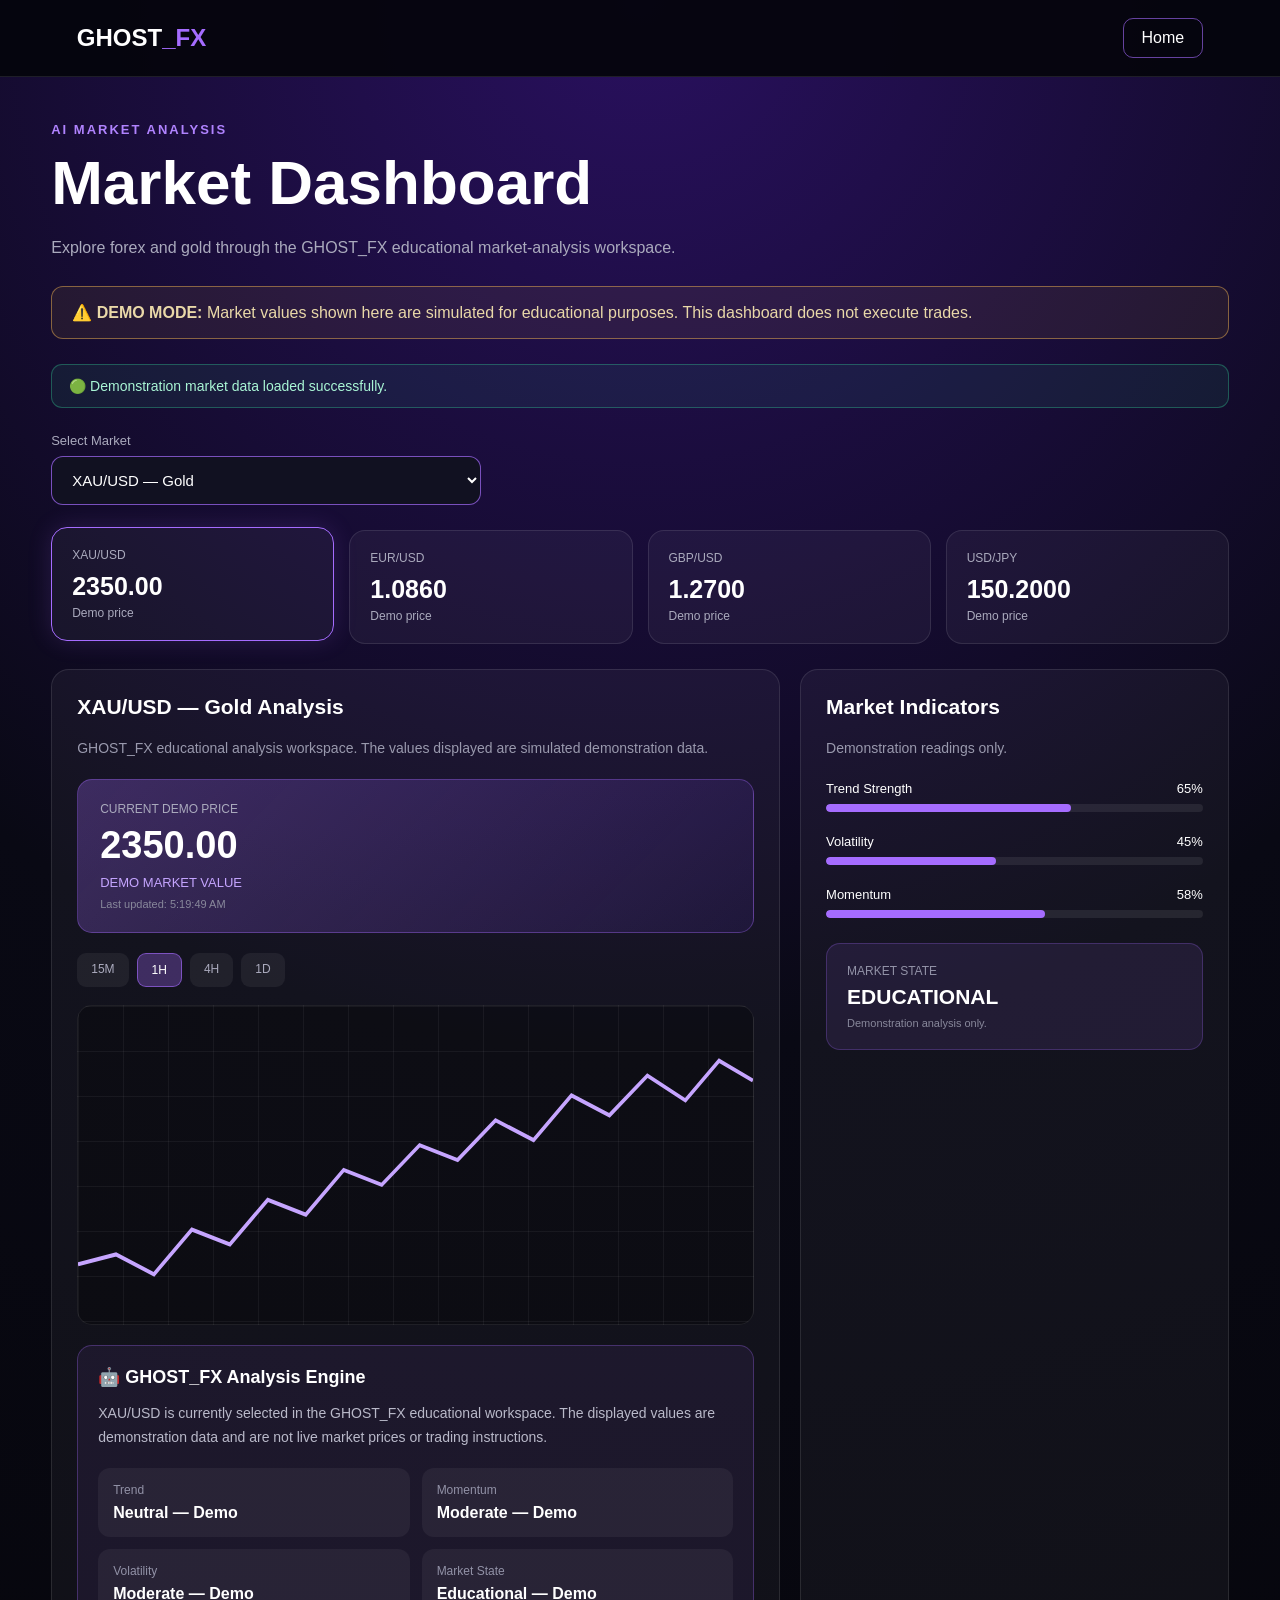
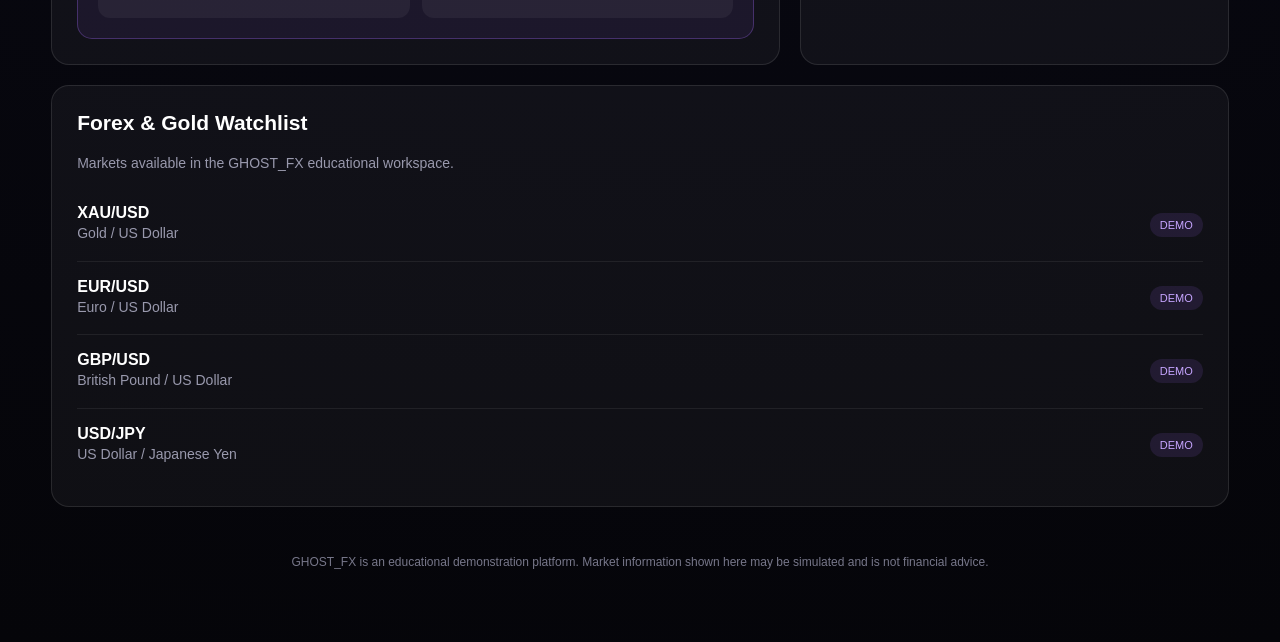
==== dashboard.html @ 5913c57d "Refactor dashboard layout and update demo text Updated title and improved the styling of the dashboa" ====
<!DOCTYPE html>
<html lang="en">
<head>
  <meta charset="UTF-8">
  <meta name="viewport" content="width=device-width, initial-scale=1.0">

  <title>GHOST_FX — Market Dashboard</title>

  <style>
    * {
      box-sizing: border-box;
    }

    body {
      margin: 0;
      background:
        radial-gradient(circle at top, #29105f 0%, #090914 45%, #050509 100%);
      color: white;
      font-family: Arial, Helvetica, sans-serif;
    }

    .topbar {
      display: flex;
      justify-content: space-between;
      align-items: center;
      padding: 18px 6%;
      background: rgba(5,5,12,.94);
      border-bottom: 1px solid rgba(255,255,255,.1);
    }

    .logo {
      font-size: 24px;
      font-weight: 900;
    }

    .logo span {
      color: #a56cff;
    }

    .home {
      color: white;
      text-decoration: none;
      padding: 10px 18px;
      border: 1px solid rgba(165,108,255,.6);
      border-radius: 10px;
    }

    .container {
      width: min(1250px, 92%);
      margin: auto;
      padding: 45px 0 70px;
    }

    .eyebrow {
      color: #b083ff;
      font-size: 13px;
      font-weight: bold;
      letter-spacing: 2px;
    }

    h1 {
      font-size: clamp(38px, 6vw, 62px);
      margin: 10px 0;
    }

    .subtitle {
      color: #aaaabd;
      line-height: 1.7;
      max-width: 800px;
    }

    .warning {
      margin: 25px 0;
      padding: 16px 20px;
      border: 1px solid rgba(255,190,80,.45);
      background: rgba(255,190,80,.07);
      border-radius: 12px;
      color: #e9d8a8;
    }

    .status {
      margin: 18px 0;
      padding: 13px 17px;
      border-radius: 11px;
      background: rgba(50,210,150,.08);
      border: 1px solid rgba(50,210,150,.35);
      color: #a9f5d5;
      font-size: 14px;
    }

    .selector {
      margin: 25px 0;
    }

    .selector label {
      display: block;
      color: #aaaabd;
      font-size: 13px;
      margin-bottom: 8px;
    }

    select {
      width: 100%;
      max-width: 430px;
      padding: 14px 16px;
      border-radius: 12px;
      border: 1px solid rgba(165,108,255,.7);
      background: #111121;
      color: white;
      font-size: 15px;
      outline: none;
    }

    .markets {
      display: grid;
      grid-template-columns: repeat(4,1fr);
      gap: 15px;
      margin: 25px 0;
    }

    .market {
      padding: 20px;
      border-radius: 16px;
      background: rgba(255,255,255,.045);
      border: 1px solid rgba(255,255,255,.1);
      cursor: pointer;
      transition: .2s;
    }

    .market:hover,
    .market.active {
      transform: translateY(-3px);
      border-color: #a56cff;
      box-shadow: 0 0 25px rgba(165,108,255,.16);
    }

    .symbol {
      color: #aaaabd;
      font-size: 12px;
    }

    .price {
      font-size: 25px;
      font-weight: bold;
      margin-top: 10px;
    }

    .change {
      margin-top: 5px;
      font-size: 12px;
      color: #aaaabd;
    }

    .main-grid {
      display: grid;
      grid-template-columns: 1.7fr 1fr;
      gap: 20px;
    }

    .panel {
      background: rgba(255,255,255,.045);
      border: 1px solid rgba(255,255,255,.1);
      border-radius: 18px;
      padding: 25px;
    }

    .panel h2 {
      margin-top: 0;
      font-size: 21px;
    }

    .muted {
      color: #9999ad;
      line-height: 1.6;
      font-size: 14px;
    }

    .price-box {
      margin: 20px 0;
      padding: 22px;
      border-radius: 15px;
      background: linear-gradient(
        135deg,
        rgba(165,108,255,.28),
        rgba(70,40,150,.18)
      );
      border: 1px solid rgba(165,108,255,.35);
    }

    .price-label {
      color: #aaaabd;
      font-size: 12px;
    }

    .big-price {
      font-size: 38px;
      font-weight: bold;
      margin: 8px 0;
    }

    .demo-change {
      color: #c5a5ff;
      font-size: 13px;
    }

    .updated {
      color: #88889b;
      font-size: 11px;
      margin-top: 8px;
    }

    .timeframes {
      display: flex;
      gap: 8px;
      margin: 18px 0;
    }

    .timeframe {
      padding: 9px 14px;
      border-radius: 9px;
      background: rgba(255,255,255,.06);
      color: #aaaabd;
      cursor: pointer;
      font-size: 12px;
    }

    .timeframe.active {
      background: rgba(165,108,255,.3);
      color: white;
      border: 1px solid rgba(165,108,255,.6);
    }

    .chart {
      height: 320px;
      border-radius: 15px;
      overflow: hidden;
      background-color: rgba(0,0,0,.3);
      background-image:
        linear-gradient(rgba(255,255,255,.05) 1px, transparent 1px),
        linear-gradient(90deg,rgba(255,255,255,.05) 1px, transparent 1px);
      background-size: 45px 45px;
      border: 1px solid rgba(255,255,255,.08);
    }

    .chart svg {
      width: 100%;
      height: 100%;
    }

    .analysis {
      margin-top: 20px;
      padding: 20px;
      border-radius: 15px;
      background: rgba(165,108,255,.08);
      border: 1px solid rgba(165,108,255,.3);
    }

    .analysis-title {
      font-size: 18px;
      font-weight: bold;
      margin-bottom: 10px;
    }

    .analysis p {
      color: #b9b9c9;
      line-height: 1.7;
      font-size: 14px;
    }

    .readings {
      display: grid;
      grid-template-columns: 1fr 1fr;
      gap: 12px;
      margin-top: 18px;
    }

    .reading {
      padding: 15px;
      border-radius: 12px;
      background: rgba(255,255,255,.05);
    }

    .reading-label {
      color: #9292a7;
      font-size: 12px;
    }

    .reading-value {
      margin-top: 7px;
      font-weight: bold;
      font-size: 16px;
    }

    .indicator {
      margin: 22px 0;
    }

    .indicator-top {
      display: flex;
      justify-content: space-between;
      margin-bottom: 8px;
      font-size: 13px;
    }

    .bar {
      height: 8px;
      background: rgba(255,255,255,.08);
      border-radius: 20px;
      overflow: hidden;
    }

    .fill {
      height: 100%;
      width: 50%;
      background: #a56cff;
      border-radius: 20px;
      transition: width .4s;
    }

    .bias {
      margin-top: 25px;
      padding: 20px;
      border-radius: 14px;
      background: rgba(165,108,255,.1);
      border: 1px solid rgba(165,108,255,.25);
    }

    .bias-value {
      font-size: 21px;
      font-weight: bold;
      margin-top: 7px;
    }

    .watchlist {
      margin-top: 20px;
    }

    .watch-row {
      display: flex;
      justify-content: space-between;
      align-items: center;
      padding: 16px 0;
      border-bottom: 1px solid rgba(255,255,255,.07);
    }

    .watch-row:last-child {
      border-bottom: 0;
    }

    .tag {
      padding: 6px 10px;
      border-radius: 20px;
      background: rgba(165,108,255,.12);
      color: #c6a5ff;
      font-size: 11px;
    }

    footer {
      text-align: center;
      margin-top: 45px;
      color: #77778a;
      font-size: 12px;
      line-height: 1.7;
    }

    @media(max-width:900px) {
      .markets {
        grid-template-columns: 1fr 1fr;
      }

      .main-grid {
        grid-template-columns: 1fr;
      }
    }

    @media(max-width:550px) {
      .markets {
        grid-template-columns: 1fr;
      }

      .readings {
        grid-template-columns: 1fr;
      }
    }
  </style>
</head>

<body>

<header class="topbar">

  <div class="logo">
    GHOST<span>_FX</span>
  </div>

  <a href="index.html" class="home">
    Home
  </a>

</header>

<main class="container">

  <div class="eyebrow">
    AI MARKET ANALYSIS
  </div>

  <h1>
    Market Dashboard
  </h1>

  <p class="subtitle">
    Explore forex and gold through the GHOST_FX educational
    market-analysis workspace.
  </p>

  <div class="warning">
    ⚠️ <strong>DEMO MODE:</strong>
    Market values shown here are simulated for educational purposes.
    This dashboard does not execute trades.
  </div>

  <div class="status">
    🟢 Demonstration market data loaded successfully.
  </div>

  <div class="selector">

    <label for="marketSelect">
      Select Market
    </label>

    <select id="marketSelect">

      <option value="XAU/USD">
        XAU/USD — Gold
      </option>

      <option value="EUR/USD">
        EUR/USD — Euro / US Dollar
      </option>

      <option value="GBP/USD">
        GBP/USD — British Pound
      </option>

      <option value="USD/JPY">
        USD/JPY — US Dollar / Japanese Yen
      </option>

    </select>

  </div>

  <section class="markets">

    <div class="market active" data-market="XAU/USD">
      <div class="symbol">XAU/USD</div>
      <div class="price" id="cardXAU">2350.00</div>
      <div class="change">Demo price</div>
    </div>

    <div class="market" data-market="EUR/USD">
      <div class="symbol">EUR/USD</div>
      <div class="price" id="cardEUR">1.0860</div>
      <div class="change">Demo price</div>
    </div>

    <div class="market" data-market="GBP/USD">
      <div class="symbol">GBP/USD</div>
      <div class="price" id="cardGBP">1.2700</div>
      <div class="change">Demo price</div>
    </div>

    <div class="market" data-market="USD/JPY">
      <div class="symbol">USD/JPY</div>
      <div class="price" id="cardJPY">150.2000</div>
      <div class="change">Demo price</div>
    </div>

  </section>

  <section class="main-grid">

    <div class="panel">

      <h2 id="marketTitle">
        XAU/USD — Gold Analysis
      </h2>

      <p class="muted">
        GHOST_FX educational analysis workspace.
        The values displayed are simulated demonstration data.
      </p>

      <div class="price-box">

        <div class="price-label">
          CURRENT DEMO PRICE
        </div>

        <div class="big-price" id="mainPrice">
          2350.00
        </div>

        <div class="demo-change">
          DEMO MARKET VALUE
        </div>

        <div class="updated" id="updated">
          Last updated: just now
        </div>

      </div>

      <div class="timeframes">

        <span class="timeframe">
          15M
        </span>

        <span class="timeframe active">
          1H
        </span>

        <span class="timeframe">
          4H
        </span>

        <span class="timeframe">
          1D
        </span>

      </div>

      <div class="chart">

        <svg viewBox="0 0 800 320"
             preserveAspectRatio="none">

          <polyline
            points="
            0,260
            45,250
            90,270
            135,225
            180,240
            225,195
            270,210
            315,165
            360,180
            405,140
            450,155
            495,115
            540,135
            585,90
            630,110
            675,70
            720,95
            760,55
            800,75
            "
            fill="none"
            stroke="#c6a5ff"
            stroke-width="4"
          />

        </svg>

      </div>

      <div class="analysis">

        <div class="analysis-title">
          🤖 GHOST_FX Analysis Engine
        </div>

        <p id="analysisText">
          XAU/USD is currently selected. This is an educational
          demonstration of how market information can be displayed
          and analyzed.
        </p>

        <div class="readings">

          <div class="reading">
            <div class="reading-label">
              Trend
            </div>

            <div class="reading-value" id="trend">
              Neutral — Demo
            </div>
          </div>

          <div class="reading">
            <div class="reading-label">
              Momentum
            </div>

            <div class="reading-value" id="momentum">
              Moderate — Demo
            </div>
          </div>

          <div class="reading">
            <div class="reading-label">
              Volatility
            </div>

            <div class="reading-value" id="volatility">
              Moderate — Demo
            </div>
          </div>

          <div class="reading">
            <div class="reading-label">
              Market State
            </div>

            <div class="reading-value" id="state">
              Educational — Demo
            </div>
          </div>

        </div>

      </div>

    </div>

    <aside class="panel">

      <h2>
        Market Indicators
      </h2>

      <p class="muted">
        Demonstration readings only.
      </p>

      <div class="indicator">

        <div class="indicator-top">
          <span>Trend Strength</span>

          <span id="trendPercent">
            65%
          </span>
        </div>

        <div class="bar">
          <div class="fill"
               id="trendBar"
               style="width:65%;">
          </div>
        </div>

      </div>

      <div class="indicator">

        <div class="indicator-top">
          <span>Volatility</span>

          <span id="volatilityPercent">
            45%
          </span>
        </div>

        <div class="bar">
          <div class="fill"
               id="volatilityBar"
               style="width:45%;">
          </div>
        </div>

      </div>

      <div class="indicator">

        <div class="indicator-top">
          <span>Momentum</span>

          <span id="momentumPercent">
            58%
          </span>
        </div>

        <div class="bar">
          <div class="fill"
               id="momentumBar"
               style="width:58%;">
          </div>
        </div>

      </div>

      <div class="bias">

        <div class="reading-label">
          MARKET STATE
        </div>

        <div class="bias-value">
          EDUCATIONAL
        </div>

        <div class="updated">
          Demonstration analysis only.
        </div>

      </div>

    </aside>

  </section>

  <section class="panel watchlist">

    <h2>
      Forex & Gold Watchlist
    </h2>

    <p class="muted">
      Markets available in the GHOST_FX educational workspace.
    </p>

    <div class="watch-row">
      <div>
        <strong>XAU/USD</strong>
        <div class="muted">Gold / US Dollar</div>
      </div>

      <span class="tag">DEMO</span>
    </div>

    <div class="watch-row">
      <div>
        <strong>EUR/USD</strong>
        <div class="muted">Euro / US Dollar</div>
      </div>

      <span class="tag">DEMO</span>
    </div>

    <div class="watch-row">
      <div>
        <strong>GBP/USD</strong>
        <div class="muted">British Pound / US Dollar</div>
      </div>

      <span class="tag">DEMO</span>
    </div>

    <div class="watch-row">
      <div>
        <strong>USD/JPY</strong>
        <div class="muted">US Dollar / Japanese Yen</div>
      </div>

      <span class="tag">DEMO</span>
    </div>

  </section>

  <footer>
    GHOST_FX is an educational demonstration platform.
    Market information shown here may be simulated and is not
    financial advice.
  </footer>

</main>

<script>

const markets = {

  "XAU/USD": {
    price: 2350.00,
    trend: 65,
    volatility: 45,
    momentum: 58,
    trendText: "Neutral — Demo",
    momentumText: "Moderate — Demo",
    volatilityText: "Moderate — Demo"
  },

  "EUR/USD": {
    price: 1.0860,
    trend: 55,
    volatility: 32,
    momentum: 51,
    trendText: "Neutral — Demo",
    momentumText: "Moderate — Demo",
    volatilityText: "Low — Demo"
  },

  "GBP/USD": {
    price: 1.2700,
    trend: 61,
    volatility: 49,
    momentum: 63,
    trendText: "Moderate — Demo",
    momentumText: "Moderate — Demo",
    volatilityText: "Moderate — Demo"
  },

  "USD/JPY": {
    price: 150.2000,
    trend: 57,
    volatility: 42,
    momentum: 55,
    trendText: "Neutral — Demo",
    momentumText: "Moderate — Demo",
    volatilityText: "Moderate — Demo"
  }

};

const select =
document.getElementById("marketSelect");

const title =
document.getElementById("marketTitle");

const mainPrice =
document.getElementById("mainPrice");

const analysisText =
document.getElementById("analysisText");

const trend =
document.getElementById("trend");

const momentum =
document.getElementById("momentum");

const volatility =
document.getElementById("volatility");

const state =
document.getElementById("state");

const trendBar =
document.getElementById("trendBar");

const volatilityBar =
document.getElementById("volatilityBar");

const momentumBar =
document.getElementById("momentumBar");

const trendPercent =
document.getElementById("trendPercent");

const volatilityPercent =
document.getElementById("volatilityPercent");

const momentumPercent =
document.getElementById("momentumPercent");

const updated =
document.getElementById("updated");

const cards =
document.querySelectorAll(".market");

function formatPrice(market, price) {

  if (market === "XAU/USD") {
    return price.toFixed(2);
  }

  return price.toFixed(4);
}

function updateDashboard(market) {

  const data = markets[market];

  title.textContent =
    market +
    (market === "XAU/USD"
      ? " — Gold Analysis"
      : " — Market Analysis");

  mainPrice.textContent =
    formatPrice(market, data.price);

  trend.textContent =
    data.trendText;

  momentum.textContent =
    data.momentumText;

  volatility.textContent =
    data.volatilityText;

  state.textContent =
    "Educational — Demo";

  trendBar.style.width =
    data.trend + "%";

  volatilityBar.style.width =
    data.volatility + "%";

  momentumBar.style.width =
    data.momentum + "%";

  trendPercent.textContent =
    data.trend + "%";

  volatilityPercent.textContent =
    data.volatility + "%";

  momentumPercent.textContent =
    data.momentum + "%";

  analysisText.textContent =
    market +
    " is currently selected in the GHOST_FX educational workspace. " +
    "The displayed values are demonstration data and are not live " +
    "market prices or trading instructions.";

  updated.textContent =
    "Last updated: " +
    new Date().toLocaleTimeString();

  cards.forEach(card => {

    card.classList.remove("active");

    if (card.dataset.market === market) {
      card.classList.add("active");
    }

  });

}

select.addEventListener("change", function() {

  updateDashboard(this.value);

});

cards.forEach(card => {

  card.addEventListener("click", function() {

    const market =
      this.dataset.market;

    select.value =
      market;

    updateDashboard(market);

  });

});

document
.querySelectorAll(".timeframe")
.forEach(button => {

  button.addEventListener("click", function() {

    document
    .querySelectorAll(".timeframe")
    .forEach(item =>
      item.classList.remove("active")
    );

    this.classList.add("active");

  });

});

/*
  DEMO PRICE MOVEMENT

  These movements are simulated only.
  They are NOT live market data.
*/

setInterval(function() {

  Object.keys(markets).forEach(market => {

    const data =
      markets[market];

    const movement =
      (Math.random() - 0.5) *
      (market === "XAU/USD" ? 2 : 0.001);

    data.price += movement;

  });

  document.getElementById("cardXAU").textContent =
    formatPrice(
      "XAU/USD",
      markets["XAU/USD"].price
    );

  document.getElementById("cardEUR").textContent =
    formatPrice(
      "EUR/USD",
      markets["EUR/USD"].price
    );

  document.getElementById("cardGBP").textContent =
    formatPrice(
      "GBP/USD",
      markets["GBP/USD"].price
    );

  document.getElementById("cardJPY").textContent =
    formatPrice(
      "USD/JPY",
      markets["USD/JPY"].price
    );

  updateDashboard(select.value);

}, 5000);

updateDashboard("XAU/USD");

</script>

</body>
</html>
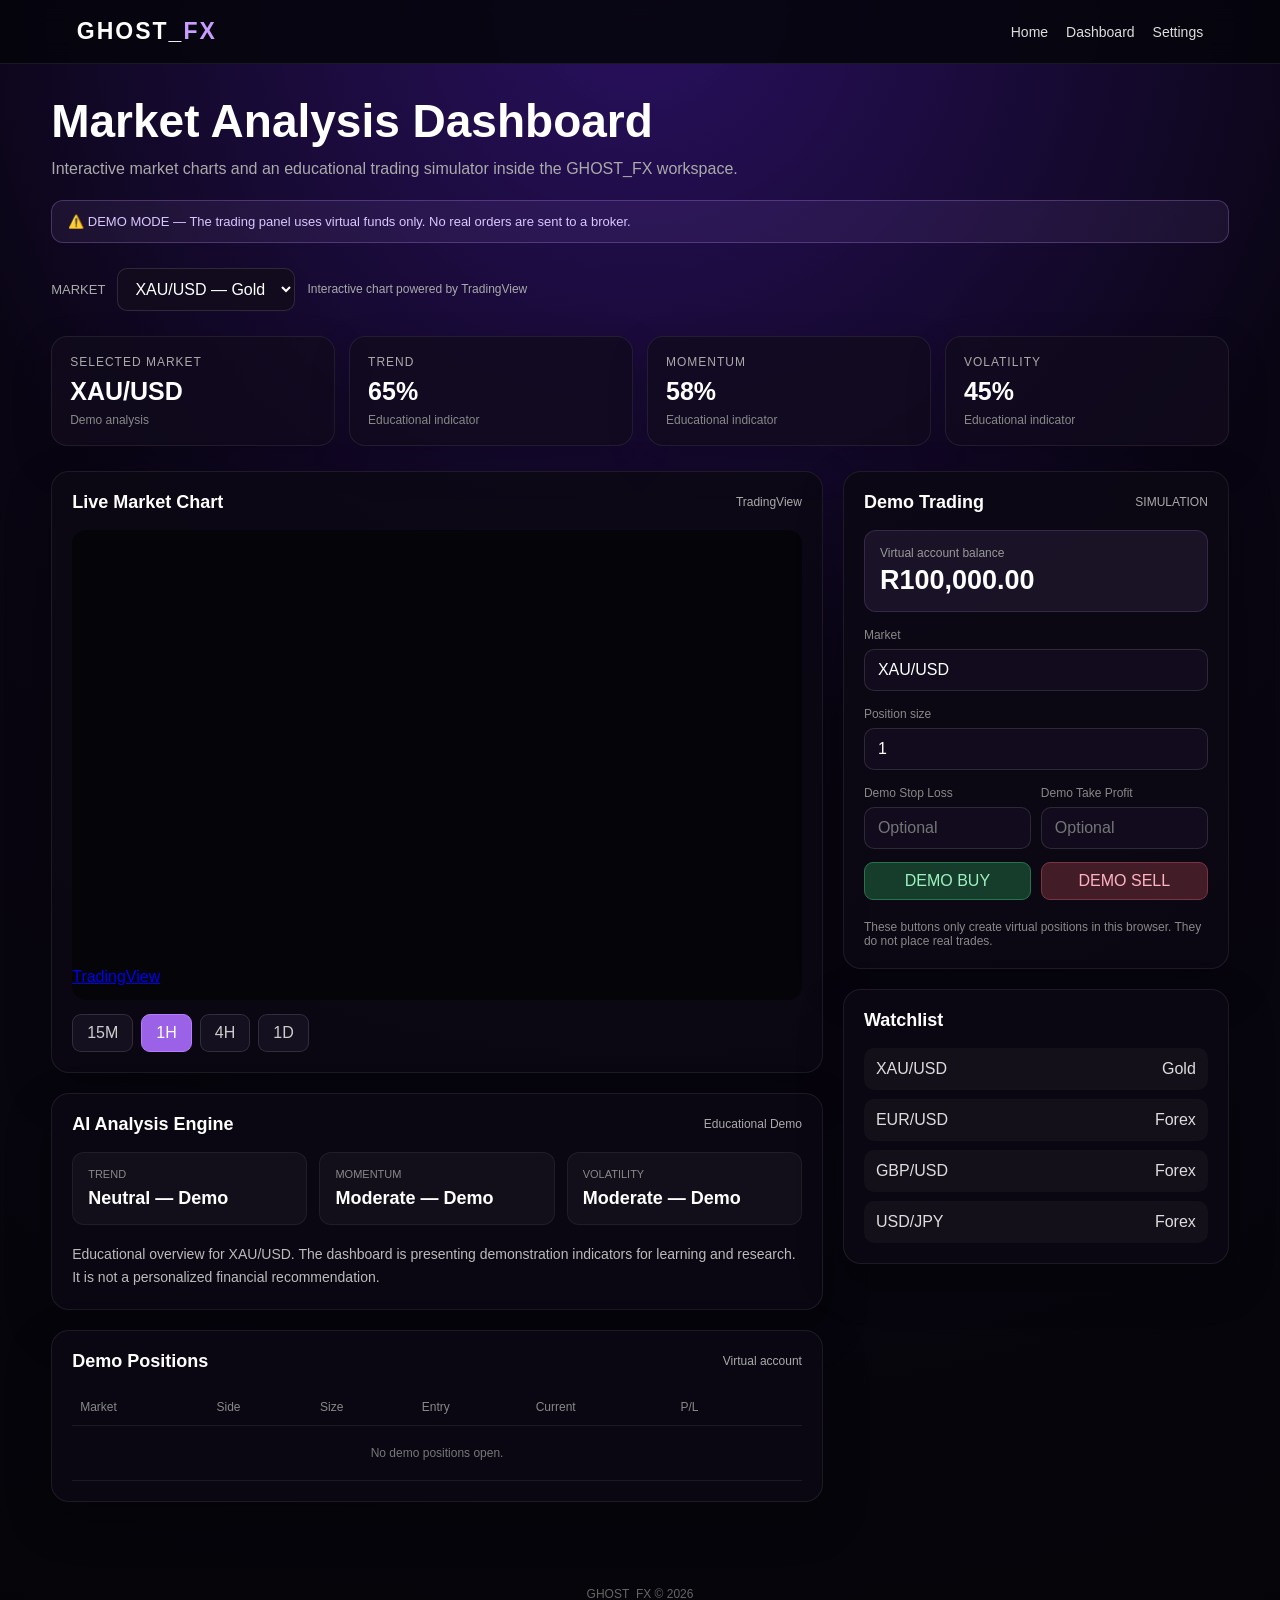
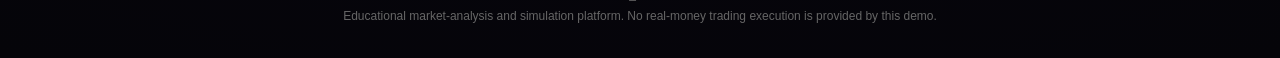
==== commit a41e1b8a: "Update fmt.Println message from 'Hello' to 'Goodbye'" ====
--- a/dashboard.html
+++ b/dashboard.html
@@ -4,19 +4,27 @@
   <meta charset="UTF-8">
   <meta name="viewport" content="width=device-width, initial-scale=1.0">
 
-  <title>GHOST_FX — Market Dashboard</title>
+  <title>GHOST_FX — AI Market Dashboard</title>
 
   <style>
     * {
       box-sizing: border-box;
+      margin: 0;
+      padding: 0;
     }
 
     body {
-      margin: 0;
+      font-family: Arial, Helvetica, sans-serif;
       background:
-        radial-gradient(circle at top, #29105f 0%, #090914 45%, #050509 100%);
+        radial-gradient(circle at top, #29105f 0%, #090512 42%, #050509 100%);
       color: white;
-      font-family: Arial, Helvetica, sans-serif;
+      min-height: 100vh;
+    }
+
+    button,
+    select,
+    input {
+      font: inherit;
     }
 
     .topbar {
@@ -24,348 +32,338 @@
       justify-content: space-between;
       align-items: center;
       padding: 18px 6%;
-      background: rgba(5,5,12,.94);
-      border-bottom: 1px solid rgba(255,255,255,.1);
+      background: rgba(5,5,12,.88);
+      border-bottom: 1px solid rgba(255,255,255,.08);
+      position: sticky;
+      top: 0;
+      z-index: 20;
+      backdrop-filter: blur(12px);
     }
 
     .logo {
-      font-size: 24px;
+      font-size: 23px;
       font-weight: 900;
+      letter-spacing: 2px;
     }
 
     .logo span {
-      color: #a56cff;
-    }
-
-    .home {
+      color: #c99cff;
+    }
+
+    .nav {
+      display: flex;
+      gap: 18px;
+      align-items: center;
+    }
+
+    .nav a {
+      color: #ddd;
+      text-decoration: none;
+      font-size: 14px;
+    }
+
+    .nav a:hover {
       color: white;
-      text-decoration: none;
-      padding: 10px 18px;
-      border: 1px solid rgba(165,108,255,.6);
+    }
+
+    .container {
+      width: min(1400px, 92%);
+      margin: 30px auto;
+    }
+
+    .hero {
+      margin-bottom: 25px;
+    }
+
+    .hero h1 {
+      font-size: clamp(28px, 4vw, 46px);
+      margin-bottom: 8px;
+    }
+
+    .hero p {
+      color: #aaa;
+      max-width: 750px;
+      line-height: 1.6;
+    }
+
+    .demo-banner {
+      margin-top: 18px;
+      padding: 13px 16px;
+      border: 1px solid rgba(201,156,255,.25);
+      background: rgba(201,156,255,.08);
+      border-radius: 12px;
+      color: #d9c7ff;
+      font-size: 13px;
+    }
+
+    .market-selector {
+      margin: 25px 0;
+      display: flex;
+      gap: 12px;
+      flex-wrap: wrap;
+      align-items: center;
+    }
+
+    .market-selector label {
+      color: #aaa;
+      font-size: 13px;
+    }
+
+    select,
+    input {
+      background: #110b1d;
+      color: white;
+      border: 1px solid rgba(255,255,255,.12);
       border-radius: 10px;
-    }
-
-    .container {
-      width: min(1250px, 92%);
-      margin: auto;
-      padding: 45px 0 70px;
-    }
-
-    .eyebrow {
-      color: #b083ff;
-      font-size: 13px;
-      font-weight: bold;
-      letter-spacing: 2px;
-    }
-
-    h1 {
-      font-size: clamp(38px, 6vw, 62px);
-      margin: 10px 0;
-    }
-
-    .subtitle {
-      color: #aaaabd;
-      line-height: 1.7;
-      max-width: 800px;
-    }
-
-    .warning {
-      margin: 25px 0;
-      padding: 16px 20px;
-      border: 1px solid rgba(255,190,80,.45);
-      background: rgba(255,190,80,.07);
-      border-radius: 12px;
-      color: #e9d8a8;
-    }
-
-    .status {
-      margin: 18px 0;
-      padding: 13px 17px;
-      border-radius: 11px;
-      background: rgba(50,210,150,.08);
-      border: 1px solid rgba(50,210,150,.35);
-      color: #a9f5d5;
-      font-size: 14px;
-    }
-
-    .selector {
-      margin: 25px 0;
-    }
-
-    .selector label {
-      display: block;
-      color: #aaaabd;
-      font-size: 13px;
+      padding: 11px 13px;
+      outline: none;
+    }
+
+    select:focus,
+    input:focus {
+      border-color: #b77cff;
+    }
+
+    .cards {
+      display: grid;
+      grid-template-columns: repeat(4, 1fr);
+      gap: 14px;
+      margin-bottom: 25px;
+    }
+
+    .card {
+      background: rgba(17,11,29,.78);
+      border: 1px solid rgba(255,255,255,.08);
+      border-radius: 16px;
+      padding: 18px;
+      box-shadow: 0 15px 40px rgba(0,0,0,.2);
+    }
+
+    .card-title {
+      color: #aaa;
+      font-size: 12px;
+      text-transform: uppercase;
+      letter-spacing: 1px;
       margin-bottom: 8px;
-    }
-
-    select {
-      width: 100%;
-      max-width: 430px;
-      padding: 14px 16px;
-      border-radius: 12px;
-      border: 1px solid rgba(165,108,255,.7);
-      background: #111121;
-      color: white;
-      font-size: 15px;
-      outline: none;
-    }
-
-    .markets {
-      display: grid;
-      grid-template-columns: repeat(4,1fr);
-      gap: 15px;
-      margin: 25px 0;
-    }
-
-    .market {
-      padding: 20px;
-      border-radius: 16px;
-      background: rgba(255,255,255,.045);
-      border: 1px solid rgba(255,255,255,.1);
-      cursor: pointer;
-      transition: .2s;
-    }
-
-    .market:hover,
-    .market.active {
-      transform: translateY(-3px);
-      border-color: #a56cff;
-      box-shadow: 0 0 25px rgba(165,108,255,.16);
-    }
-
-    .symbol {
-      color: #aaaabd;
-      font-size: 12px;
     }
 
     .price {
       font-size: 25px;
-      font-weight: bold;
-      margin-top: 10px;
-    }
-
-    .change {
-      margin-top: 5px;
+      font-weight: 800;
+    }
+
+    .small {
+      color: #888;
       font-size: 12px;
-      color: #aaaabd;
+      margin-top: 7px;
     }
 
     .main-grid {
       display: grid;
-      grid-template-columns: 1.7fr 1fr;
+      grid-template-columns: minmax(0, 2fr) minmax(300px, 1fr);
       gap: 20px;
+      align-items: start;
     }
 
     .panel {
-      background: rgba(255,255,255,.045);
-      border: 1px solid rgba(255,255,255,.1);
+      background: rgba(12,9,20,.88);
+      border: 1px solid rgba(255,255,255,.08);
       border-radius: 18px;
-      padding: 25px;
-    }
-
-    .panel h2 {
-      margin-top: 0;
-      font-size: 21px;
-    }
-
-    .muted {
-      color: #9999ad;
-      line-height: 1.6;
-      font-size: 14px;
-    }
-
-    .price-box {
-      margin: 20px 0;
-      padding: 22px;
-      border-radius: 15px;
-      background: linear-gradient(
-        135deg,
-        rgba(165,108,255,.28),
-        rgba(70,40,150,.18)
-      );
-      border: 1px solid rgba(165,108,255,.35);
-    }
-
-    .price-label {
-      color: #aaaabd;
+      padding: 20px;
+      margin-bottom: 20px;
+      box-shadow: 0 18px 45px rgba(0,0,0,.25);
+    }
+
+    .panel-header {
+      display: flex;
+      justify-content: space-between;
+      align-items: center;
+      gap: 10px;
+      margin-bottom: 17px;
+    }
+
+    .panel-header h2 {
+      font-size: 18px;
+    }
+
+    .status {
+      color: #aaa;
       font-size: 12px;
     }
 
-    .big-price {
-      font-size: 38px;
-      font-weight: bold;
-      margin: 8px 0;
-    }
-
-    .demo-change {
-      color: #c5a5ff;
-      font-size: 13px;
-    }
-
-    .updated {
-      color: #88889b;
-      font-size: 11px;
-      margin-top: 8px;
+    .chart {
+      width: 100%;
+      height: 470px;
+      overflow: hidden;
+      border-radius: 14px;
+      background: #050509;
     }
 
     .timeframes {
       display: flex;
       gap: 8px;
-      margin: 18px 0;
-    }
-
-    .timeframe {
+      margin-top: 14px;
+      flex-wrap: wrap;
+    }
+
+    .timeframes button,
+    .action-btn {
+      border: 1px solid rgba(255,255,255,.12);
+      background: #151020;
+      color: #ccc;
+      border-radius: 9px;
       padding: 9px 14px;
-      border-radius: 9px;
-      background: rgba(255,255,255,.06);
-      color: #aaaabd;
       cursor: pointer;
+    }
+
+    .timeframes button:hover,
+    .timeframes button.active {
+      background: #9b62e8;
+      color: white;
+      border-color: #b77cff;
+    }
+
+    .analysis-grid {
+      display: grid;
+      grid-template-columns: repeat(3, 1fr);
+      gap: 12px;
+    }
+
+    .metric {
+      background: rgba(255,255,255,.035);
+      border: 1px solid rgba(255,255,255,.06);
+      padding: 15px;
+      border-radius: 12px;
+    }
+
+    .metric-title {
+      color: #888;
+      font-size: 11px;
+      text-transform: uppercase;
+      margin-bottom: 8px;
+    }
+
+    .metric-value {
+      font-size: 18px;
+      font-weight: 700;
+    }
+
+    .analysis-text {
+      color: #bbb;
+      line-height: 1.65;
+      font-size: 14px;
+      margin-top: 18px;
+    }
+
+    .trade-box {
+      display: grid;
+      gap: 13px;
+    }
+
+    .trade-balance {
+      padding: 15px;
+      border-radius: 12px;
+      background: rgba(201,156,255,.08);
+      border: 1px solid rgba(201,156,255,.16);
+    }
+
+    .balance-label {
+      color: #999;
       font-size: 12px;
     }
 
-    .timeframe.active {
-      background: rgba(165,108,255,.3);
-      color: white;
-      border: 1px solid rgba(165,108,255,.6);
-    }
-
-    .chart {
-      height: 320px;
-      border-radius: 15px;
-      overflow: hidden;
-      background-color: rgba(0,0,0,.3);
-      background-image:
-        linear-gradient(rgba(255,255,255,.05) 1px, transparent 1px),
-        linear-gradient(90deg,rgba(255,255,255,.05) 1px, transparent 1px);
-      background-size: 45px 45px;
-      border: 1px solid rgba(255,255,255,.08);
-    }
-
-    .chart svg {
-      width: 100%;
-      height: 100%;
-    }
-
-    .analysis {
-      margin-top: 20px;
-      padding: 20px;
-      border-radius: 15px;
-      background: rgba(165,108,255,.08);
-      border: 1px solid rgba(165,108,255,.3);
-    }
-
-    .analysis-title {
-      font-size: 18px;
-      font-weight: bold;
-      margin-bottom: 10px;
-    }
-
-    .analysis p {
-      color: #b9b9c9;
-      line-height: 1.7;
-      font-size: 14px;
-    }
-
-    .readings {
+    .balance {
+      font-size: 27px;
+      font-weight: 800;
+      margin-top: 5px;
+    }
+
+    .trade-row {
       display: grid;
       grid-template-columns: 1fr 1fr;
-      gap: 12px;
-      margin-top: 18px;
-    }
-
-    .reading {
-      padding: 15px;
-      border-radius: 12px;
-      background: rgba(255,255,255,.05);
-    }
-
-    .reading-label {
-      color: #9292a7;
+      gap: 10px;
+    }
+
+    .trade-actions {
+      display: grid;
+      grid-template-columns: 1fr 1fr;
+      gap: 10px;
+    }
+
+    .buy {
+      background: #163d2b !important;
+      border-color: #26744d !important;
+      color: #9ff0c1 !important;
+    }
+
+    .sell {
+      background: #421d27 !important;
+      border-color: #7b3344 !important;
+      color: #ffb3c2 !important;
+    }
+
+    .positions {
+      overflow-x: auto;
+    }
+
+    table {
+      width: 100%;
+      border-collapse: collapse;
+      min-width: 550px;
+    }
+
+    th,
+    td {
+      padding: 11px 8px;
+      text-align: left;
+      border-bottom: 1px solid rgba(255,255,255,.07);
       font-size: 12px;
     }
 
-    .reading-value {
-      margin-top: 7px;
-      font-weight: bold;
-      font-size: 16px;
-    }
-
-    .indicator {
-      margin: 22px 0;
-    }
-
-    .indicator-top {
+    th {
+      color: #888;
+      font-weight: 500;
+    }
+
+    .empty {
+      color: #777;
+      text-align: center;
+      padding: 20px;
+    }
+
+    .close-btn {
+      background: #17111f;
+      border: 1px solid rgba(255,255,255,.1);
+      color: #bbb;
+      padding: 6px 9px;
+      border-radius: 7px;
+      cursor: pointer;
+    }
+
+    .watchlist {
+      display: grid;
+      gap: 9px;
+    }
+
+    .watch-item {
       display: flex;
       justify-content: space-between;
-      margin-bottom: 8px;
-      font-size: 13px;
-    }
-
-    .bar {
-      height: 8px;
-      background: rgba(255,255,255,.08);
-      border-radius: 20px;
-      overflow: hidden;
-    }
-
-    .fill {
-      height: 100%;
-      width: 50%;
-      background: #a56cff;
-      border-radius: 20px;
-      transition: width .4s;
-    }
-
-    .bias {
-      margin-top: 25px;
-      padding: 20px;
-      border-radius: 14px;
-      background: rgba(165,108,255,.1);
-      border: 1px solid rgba(165,108,255,.25);
-    }
-
-    .bias-value {
-      font-size: 21px;
-      font-weight: bold;
-      margin-top: 7px;
-    }
-
-    .watchlist {
-      margin-top: 20px;
-    }
-
-    .watch-row {
-      display: flex;
-      justify-content: space-between;
-      align-items: center;
-      padding: 16px 0;
-      border-bottom: 1px solid rgba(255,255,255,.07);
-    }
-
-    .watch-row:last-child {
-      border-bottom: 0;
-    }
-
-    .tag {
-      padding: 6px 10px;
-      border-radius: 20px;
-      background: rgba(165,108,255,.12);
-      color: #c6a5ff;
-      font-size: 11px;
-    }
-
-    footer {
+      padding: 12px;
+      background: rgba(255,255,255,.035);
+      border-radius: 10px;
+      color: #ddd;
+    }
+
+    .footer {
       text-align: center;
-      margin-top: 45px;
-      color: #77778a;
+      color: #666;
       font-size: 12px;
-      line-height: 1.7;
-    }
-
-    @media(max-width:900px) {
-      .markets {
-        grid-template-columns: 1fr 1fr;
+      padding: 35px 10px;
+    }
+
+    @media (max-width: 1000px) {
+      .cards {
+        grid-template-columns: repeat(2, 1fr);
       }
 
       .main-grid {
@@ -373,12 +371,32 @@
       }
     }
 
-    @media(max-width:550px) {
-      .markets {
+    @media (max-width: 650px) {
+      .topbar {
+        padding: 15px 4%;
+      }
+
+      .nav {
+        gap: 10px;
+      }
+
+      .nav a {
+        font-size: 12px;
+      }
+
+      .cards {
         grid-template-columns: 1fr;
       }
 
-      .readings {
+      .analysis-grid {
+        grid-template-columns: 1fr;
+      }
+
+      .chart {
+        height: 380px;
+      }
+
+      .trade-row {
         grid-template-columns: 1fr;
       }
     }
@@ -387,652 +405,716 @@
 
 <body>
 
-<header class="topbar">
-
-  <div class="logo">
-    GHOST<span>_FX</span>
-  </div>
-
-  <a href="index.html" class="home">
-    Home
-  </a>
-
-</header>
-
-<main class="container">
-
-  <div class="eyebrow">
-    AI MARKET ANALYSIS
-  </div>
-
-  <h1>
-    Market Dashboard
-  </h1>
-
-  <p class="subtitle">
-    Explore forex and gold through the GHOST_FX educational
-    market-analysis workspace.
-  </p>
-
-  <div class="warning">
-    ⚠️ <strong>DEMO MODE:</strong>
-    Market values shown here are simulated for educational purposes.
-    This dashboard does not execute trades.
-  </div>
-
-  <div class="status">
-    🟢 Demonstration market data loaded successfully.
-  </div>
-
-  <div class="selector">
-
-    <label for="marketSelect">
-      Select Market
-    </label>
-
-    <select id="marketSelect">
-
-      <option value="XAU/USD">
-        XAU/USD — Gold
-      </option>
-
-      <option value="EUR/USD">
-        EUR/USD — Euro / US Dollar
-      </option>
-
-      <option value="GBP/USD">
-        GBP/USD — British Pound
-      </option>
-
-      <option value="USD/JPY">
-        USD/JPY — US Dollar / Japanese Yen
-      </option>
-
-    </select>
-
-  </div>
-
-  <section class="markets">
-
-    <div class="market active" data-market="XAU/USD">
-      <div class="symbol">XAU/USD</div>
-      <div class="price" id="cardXAU">2350.00</div>
-      <div class="change">Demo price</div>
+  <header class="topbar">
+    <div class="logo">GHOST_<span>FX</span></div>
+
+    <nav class="nav">
+      <a href="index.html">Home</a>
+      <a href="dashboard.html">Dashboard</a>
+      <a href="settings.html">Settings</a>
+    </nav>
+  </header>
+
+  <main class="container">
+
+    <section class="hero">
+      <h1>Market Analysis Dashboard</h1>
+      <p>
+        Interactive market charts and an educational trading simulator
+        inside the GHOST_FX workspace.
+      </p>
+
+      <div class="demo-banner">
+        ⚠️ DEMO MODE — The trading panel uses virtual funds only.
+        No real orders are sent to a broker.
+      </div>
+    </section>
+
+    <section class="market-selector">
+      <label for="marketSelect">MARKET</label>
+
+      <select id="marketSelect" onchange="changeMarket()">
+        <option value="OANDA:XAUUSD">XAU/USD — Gold</option>
+        <option value="OANDA:EURUSD">EUR/USD</option>
+        <option value="OANDA:GBPUSD">GBP/USD</option>
+        <option value="OANDA:USDJPY">USD/JPY</option>
+      </select>
+
+      <span class="status">
+        Interactive chart powered by TradingView
+      </span>
+    </section>
+
+    <section class="cards">
+
+      <div class="card">
+        <div class="card-title">Selected Market</div>
+        <div class="price" id="marketName">XAU/USD</div>
+        <div class="small">Demo analysis</div>
+      </div>
+
+      <div class="card">
+        <div class="card-title">Trend</div>
+        <div class="price" id="trendValue">65%</div>
+        <div class="small">Educational indicator</div>
+      </div>
+
+      <div class="card">
+        <div class="card-title">Momentum</div>
+        <div class="price" id="momentumValue">58%</div>
+        <div class="small">Educational indicator</div>
+      </div>
+
+      <div class="card">
+        <div class="card-title">Volatility</div>
+        <div class="price" id="volatilityValue">45%</div>
+        <div class="small">Educational indicator</div>
+      </div>
+
+    </section>
+
+    <div class="main-grid">
+
+      <!-- LEFT -->
+      <div>
+
+        <section class="panel">
+
+          <div class="panel-header">
+            <h2>Live Market Chart</h2>
+            <span class="status">TradingView</span>
+          </div>
+
+          <div class="chart">
+
+            <div
+              class="tradingview-widget-container"
+              style="height:100%;width:100%;"
+            >
+
+              <div
+                class="tradingview-widget-container__widget"
+                style="height:calc(100% - 32px);width:100%;"
+              ></div>
+
+              <div class="tradingview-widget-copyright">
+                <a
+                  href="https://www.tradingview.com/"
+                  target="_blank"
+                  rel="noopener nofollow"
+                >
+                  TradingView
+                </a>
+              </div>
+
+              <script
+                type="text/javascript"
+                src="https://s3.tradingview.com/external-embedding/embed-widget-advanced-chart.js"
+                async
+              >
+              {
+                "autosize": true,
+                "symbol": "OANDA:XAUUSD",
+                "interval": "60",
+                "timezone": "exchange",
+                "theme": "dark",
+                "backgroundColor": "rgba(0,0,0,0)",
+                "style": "1",
+                "hide_top_toolbar": false,
+                "withdateranges": true,
+                "allow_symbol_change": true,
+                "save_image": false,
+                "calendar": false,
+                "support_host": "https://www.tradingview.com"
+              }
+              </script>
+
+            </div>
+
+          </div>
+
+          <div class="timeframes">
+            <button onclick="setTimeframe('15')" id="tf15">15M</button>
+            <button onclick="setTimeframe('60')" id="tf60" class="active">1H</button>
+            <button onclick="setTimeframe('240')" id="tf240">4H</button>
+            <button onclick="setTimeframe('D')" id="tfD">1D</button>
+          </div>
+
+        </section>
+
+
+        <section class="panel">
+
+          <div class="panel-header">
+            <h2>AI Analysis Engine</h2>
+            <span class="status">Educational Demo</span>
+          </div>
+
+          <div class="analysis-grid">
+
+            <div class="metric">
+              <div class="metric-title">Trend</div>
+              <div class="metric-value" id="trendText">
+                Neutral — Demo
+              </div>
+            </div>
+
+            <div class="metric">
+              <div class="metric-title">Momentum</div>
+              <div class="metric-value" id="momentumText">
+                Moderate — Demo
+              </div>
+            </div>
+
+            <div class="metric">
+              <div class="metric-title">Volatility</div>
+              <div class="metric-value" id="volatilityText">
+                Moderate — Demo
+              </div>
+            </div>
+
+          </div>
+
+          <p class="analysis-text" id="analysisText">
+            GHOST_FX is displaying an educational market overview.
+            This information is for learning and research purposes and
+            is not a personalized financial recommendation.
+          </p>
+
+        </section>
+
+
+        <section class="panel">
+
+          <div class="panel-header">
+            <h2>Demo Positions</h2>
+            <span class="status">Virtual account</span>
+          </div>
+
+          <div class="positions">
+
+            <table>
+
+              <thead>
+                <tr>
+                  <th>Market</th>
+                  <th>Side</th>
+                  <th>Size</th>
+                  <th>Entry</th>
+                  <th>Current</th>
+                  <th>P/L</th>
+                  <th></th>
+                </tr>
+              </thead>
+
+              <tbody id="positionsBody">
+
+                <tr id="emptyRow">
+                  <td colspan="7" class="empty">
+                    No demo positions open.
+                  </td>
+                </tr>
+
+              </tbody>
+
+            </table>
+
+          </div>
+
+        </section>
+
+      </div>
+
+
+      <!-- RIGHT -->
+      <aside>
+
+        <section class="panel">
+
+          <div class="panel-header">
+            <h2>Demo Trading</h2>
+            <span class="status">SIMULATION</span>
+          </div>
+
+          <div class="trade-box">
+
+            <div class="trade-balance">
+              <div class="balance-label">
+                Virtual account balance
+              </div>
+
+              <div class="balance" id="balance">
+                R100,000.00
+              </div>
+            </div>
+
+            <div>
+              <label class="small">Market</label>
+
+              <input
+                id="tradeMarket"
+                type="text"
+                value="XAU/USD"
+                readonly
+                style="width:100%;margin-top:6px;"
+              >
+            </div>
+
+            <div>
+              <label class="small">Position size</label>
+
+              <input
+                id="tradeSize"
+                type="number"
+                value="1"
+                min="0.01"
+                step="0.01"
+                style="width:100%;margin-top:6px;"
+              >
+            </div>
+
+            <div class="trade-row">
+
+              <div>
+                <label class="small">Demo Stop Loss</label>
+
+                <input
+                  id="stopLoss"
+                  type="number"
+                  placeholder="Optional"
+                  style="width:100%;margin-top:6px;"
+                >
+              </div>
+
+              <div>
+                <label class="small">Demo Take Profit</label>
+
+                <input
+                  id="takeProfit"
+                  type="number"
+                  placeholder="Optional"
+                  style="width:100%;margin-top:6px;"
+                >
+              </div>
+
+            </div>
+
+            <div class="trade-actions">
+
+              <button
+                class="action-btn buy"
+                onclick="openDemoPosition('BUY')"
+              >
+                DEMO BUY
+              </button>
+
+              <button
+                class="action-btn sell"
+                onclick="openDemoPosition('SELL')"
+              >
+                DEMO SELL
+              </button>
+
+            </div>
+
+            <div class="small">
+              These buttons only create virtual positions in this
+              browser. They do not place real trades.
+            </div>
+
+          </div>
+
+        </section>
+
+
+        <section class="panel">
+
+          <div class="panel-header">
+            <h2>Watchlist</h2>
+          </div>
+
+          <div class="watchlist">
+
+            <div class="watch-item">
+              <span>XAU/USD</span>
+              <span>Gold</span>
+            </div>
+
+            <div class="watch-item">
+              <span>EUR/USD</span>
+              <span>Forex</span>
+            </div>
+
+            <div class="watch-item">
+              <span>GBP/USD</span>
+              <span>Forex</span>
+            </div>
+
+            <div class="watch-item">
+              <span>USD/JPY</span>
+              <span>Forex</span>
+            </div>
+
+          </div>
+
+        </section>
+
+      </aside>
+
     </div>
 
-    <div class="market" data-market="EUR/USD">
-      <div class="symbol">EUR/USD</div>
-      <div class="price" id="cardEUR">1.0860</div>
-      <div class="change">Demo price</div>
-    </div>
-
-    <div class="market" data-market="GBP/USD">
-      <div class="symbol">GBP/USD</div>
-      <div class="price" id="cardGBP">1.2700</div>
-      <div class="change">Demo price</div>
-    </div>
-
-    <div class="market" data-market="USD/JPY">
-      <div class="symbol">USD/JPY</div>
-      <div class="price" id="cardJPY">150.2000</div>
-      <div class="change">Demo price</div>
-    </div>
-
-  </section>
-
-  <section class="main-grid">
-
-    <div class="panel">
-
-      <h2 id="marketTitle">
-        XAU/USD — Gold Analysis
-      </h2>
-
-      <p class="muted">
-        GHOST_FX educational analysis workspace.
-        The values displayed are simulated demonstration data.
-      </p>
-
-      <div class="price-box">
-
-        <div class="price-label">
-          CURRENT DEMO PRICE
-        </div>
-
-        <div class="big-price" id="mainPrice">
-          2350.00
-        </div>
-
-        <div class="demo-change">
-          DEMO MARKET VALUE
-        </div>
-
-        <div class="updated" id="updated">
-          Last updated: just now
-        </div>
-
-      </div>
-
-      <div class="timeframes">
-
-        <span class="timeframe">
-          15M
-        </span>
-
-        <span class="timeframe active">
-          1H
-        </span>
-
-        <span class="timeframe">
-          4H
-        </span>
-
-        <span class="timeframe">
-          1D
-        </span>
-
-      </div>
-
-      <div class="chart">
-
-        <svg viewBox="0 0 800 320"
-             preserveAspectRatio="none">
-
-          <polyline
-            points="
-            0,260
-            45,250
-            90,270
-            135,225
-            180,240
-            225,195
-            270,210
-            315,165
-            360,180
-            405,140
-            450,155
-            495,115
-            540,135
-            585,90
-            630,110
-            675,70
-            720,95
-            760,55
-            800,75
-            "
-            fill="none"
-            stroke="#c6a5ff"
-            stroke-width="4"
-          />
-
-        </svg>
-
-      </div>
-
-      <div class="analysis">
-
-        <div class="analysis-title">
-          🤖 GHOST_FX Analysis Engine
-        </div>
-
-        <p id="analysisText">
-          XAU/USD is currently selected. This is an educational
-          demonstration of how market information can be displayed
-          and analyzed.
-        </p>
-
-        <div class="readings">
-
-          <div class="reading">
-            <div class="reading-label">
-              Trend
-            </div>
-
-            <div class="reading-value" id="trend">
-              Neutral — Demo
-            </div>
-          </div>
-
-          <div class="reading">
-            <div class="reading-label">
-              Momentum
-            </div>
-
-            <div class="reading-value" id="momentum">
-              Moderate — Demo
-            </div>
-          </div>
-
-          <div class="reading">
-            <div class="reading-label">
-              Volatility
-            </div>
-
-            <div class="reading-value" id="volatility">
-              Moderate — Demo
-            </div>
-          </div>
-
-          <div class="reading">
-            <div class="reading-label">
-              Market State
-            </div>
-
-            <div class="reading-value" id="state">
-              Educational — Demo
-            </div>
-          </div>
-
-        </div>
-
-      </div>
-
-    </div>
-
-    <aside class="panel">
-
-      <h2>
-        Market Indicators
-      </h2>
-
-      <p class="muted">
-        Demonstration readings only.
-      </p>
-
-      <div class="indicator">
-
-        <div class="indicator-top">
-          <span>Trend Strength</span>
-
-          <span id="trendPercent">
-            65%
-          </span>
-        </div>
-
-        <div class="bar">
-          <div class="fill"
-               id="trendBar"
-               style="width:65%;">
-          </div>
-        </div>
-
-      </div>
-
-      <div class="indicator">
-
-        <div class="indicator-top">
-          <span>Volatility</span>
-
-          <span id="volatilityPercent">
-            45%
-          </span>
-        </div>
-
-        <div class="bar">
-          <div class="fill"
-               id="volatilityBar"
-               style="width:45%;">
-          </div>
-        </div>
-
-      </div>
-
-      <div class="indicator">
-
-        <div class="indicator-top">
-          <span>Momentum</span>
-
-          <span id="momentumPercent">
-            58%
-          </span>
-        </div>
-
-        <div class="bar">
-          <div class="fill"
-               id="momentumBar"
-               style="width:58%;">
-          </div>
-        </div>
-
-      </div>
-
-      <div class="bias">
-
-        <div class="reading-label">
-          MARKET STATE
-        </div>
-
-        <div class="bias-value">
-          EDUCATIONAL
-        </div>
-
-        <div class="updated">
-          Demonstration analysis only.
-        </div>
-
-      </div>
-
-    </aside>
-
-  </section>
-
-  <section class="panel watchlist">
-
-    <h2>
-      Forex & Gold Watchlist
-    </h2>
-
-    <p class="muted">
-      Markets available in the GHOST_FX educational workspace.
+  </main>
+
+
+  <footer class="footer">
+
+    <p>
+      GHOST_FX © 2026
     </p>
 
-    <div class="watch-row">
-      <div>
-        <strong>XAU/USD</strong>
-        <div class="muted">Gold / US Dollar</div>
-      </div>
-
-      <span class="tag">DEMO</span>
-    </div>
-
-    <div class="watch-row">
-      <div>
-        <strong>EUR/USD</strong>
-        <div class="muted">Euro / US Dollar</div>
-      </div>
-
-      <span class="tag">DEMO</span>
-    </div>
-
-    <div class="watch-row">
-      <div>
-        <strong>GBP/USD</strong>
-        <div class="muted">British Pound / US Dollar</div>
-      </div>
-
-      <span class="tag">DEMO</span>
-    </div>
-
-    <div class="watch-row">
-      <div>
-        <strong>USD/JPY</strong>
-        <div class="muted">US Dollar / Japanese Yen</div>
-      </div>
-
-      <span class="tag">DEMO</span>
-    </div>
-
-  </section>
-
-  <footer>
-    GHOST_FX is an educational demonstration platform.
-    Market information shown here may be simulated and is not
-    financial advice.
+    <p style="margin-top:8px;">
+      Educational market-analysis and simulation platform.
+      No real-money trading execution is provided by this demo.
+    </p>
+
   </footer>
 
-</main>
-
-<script>
-
-const markets = {
-
-  "XAU/USD": {
-    price: 2350.00,
-    trend: 65,
-    volatility: 45,
-    momentum: 58,
-    trendText: "Neutral — Demo",
-    momentumText: "Moderate — Demo",
-    volatilityText: "Moderate — Demo"
-  },
-
-  "EUR/USD": {
-    price: 1.0860,
-    trend: 55,
-    volatility: 32,
-    momentum: 51,
-    trendText: "Neutral — Demo",
-    momentumText: "Moderate — Demo",
-    volatilityText: "Low — Demo"
-  },
-
-  "GBP/USD": {
-    price: 1.2700,
-    trend: 61,
-    volatility: 49,
-    momentum: 63,
-    trendText: "Moderate — Demo",
-    momentumText: "Moderate — Demo",
-    volatilityText: "Moderate — Demo"
-  },
-
-  "USD/JPY": {
-    price: 150.2000,
-    trend: 57,
-    volatility: 42,
-    momentum: 55,
-    trendText: "Neutral — Demo",
-    momentumText: "Moderate — Demo",
-    volatilityText: "Moderate — Demo"
-  }
-
-};
-
-const select =
-document.getElementById("marketSelect");
-
-const title =
-document.getElementById("marketTitle");
-
-const mainPrice =
-document.getElementById("mainPrice");
-
-const analysisText =
-document.getElementById("analysisText");
-
-const trend =
-document.getElementById("trend");
-
-const momentum =
-document.getElementById("momentum");
-
-const volatility =
-document.getElementById("volatility");
-
-const state =
-document.getElementById("state");
-
-const trendBar =
-document.getElementById("trendBar");
-
-const volatilityBar =
-document.getElementById("volatilityBar");
-
-const momentumBar =
-document.getElementById("momentumBar");
-
-const trendPercent =
-document.getElementById("trendPercent");
-
-const volatilityPercent =
-document.getElementById("volatilityPercent");
-
-const momentumPercent =
-document.getElementById("momentumPercent");
-
-const updated =
-document.getElementById("updated");
-
-const cards =
-document.querySelectorAll(".market");
-
-function formatPrice(market, price) {
-
-  if (market === "XAU/USD") {
-    return price.toFixed(2);
-  }
-
-  return price.toFixed(4);
-}
-
-function updateDashboard(market) {
-
-  const data = markets[market];
-
-  title.textContent =
-    market +
-    (market === "XAU/USD"
-      ? " — Gold Analysis"
-      : " — Market Analysis");
-
-  mainPrice.textContent =
-    formatPrice(market, data.price);
-
-  trend.textContent =
-    data.trendText;
-
-  momentum.textContent =
-    data.momentumText;
-
-  volatility.textContent =
-    data.volatilityText;
-
-  state.textContent =
-    "Educational — Demo";
-
-  trendBar.style.width =
-    data.trend + "%";
-
-  volatilityBar.style.width =
-    data.volatility + "%";
-
-  momentumBar.style.width =
-    data.momentum + "%";
-
-  trendPercent.textContent =
-    data.trend + "%";
-
-  volatilityPercent.textContent =
-    data.volatility + "%";
-
-  momentumPercent.textContent =
-    data.momentum + "%";
-
-  analysisText.textContent =
-    market +
-    " is currently selected in the GHOST_FX educational workspace. " +
-    "The displayed values are demonstration data and are not live " +
-    "market prices or trading instructions.";
-
-  updated.textContent =
-    "Last updated: " +
-    new Date().toLocaleTimeString();
-
-  cards.forEach(card => {
-
-    card.classList.remove("active");
-
-    if (card.dataset.market === market) {
-      card.classList.add("active");
-    }
-
-  });
-
-}
-
-select.addEventListener("change", function() {
-
-  updateDashboard(this.value);
-
-});
-
-cards.forEach(card => {
-
-  card.addEventListener("click", function() {
-
-    const market =
-      this.dataset.market;
-
-    select.value =
-      market;
-
-    updateDashboard(market);
-
-  });
-
-});
-
-document
-.querySelectorAll(".timeframe")
-.forEach(button => {
-
-  button.addEventListener("click", function() {
-
-    document
-    .querySelectorAll(".timeframe")
-    .forEach(item =>
-      item.classList.remove("active")
+
+  <script>
+
+    const marketData = {
+
+      "OANDA:XAUUSD": {
+        name: "XAU/USD",
+        trend: 65,
+        momentum: 58,
+        volatility: 45,
+        trendText: "Neutral — Demo",
+        momentumText: "Moderate — Demo",
+        volatilityText: "Moderate — Demo"
+      },
+
+      "OANDA:EURUSD": {
+        name: "EUR/USD",
+        trend: 55,
+        momentum: 51,
+        volatility: 32,
+        trendText: "Neutral — Demo",
+        momentumText: "Moderate — Demo",
+        volatilityText: "Low — Demo"
+      },
+
+      "OANDA:GBPUSD": {
+        name: "GBP/USD",
+        trend: 61,
+        momentum: 63,
+        volatility: 49,
+        trendText: "Moderate — Demo",
+        momentumText: "Moderate — Demo",
+        volatilityText: "Moderate — Demo"
+      },
+
+      "OANDA:USDJPY": {
+        name: "USD/JPY",
+        trend: 57,
+        momentum: 55,
+        volatility: 42,
+        trendText: "Neutral — Demo",
+        momentumText: "Moderate — Demo",
+        volatilityText: "Moderate — Demo"
+      }
+
+    };
+
+
+    let selectedMarket = "OANDA:XAUUSD";
+
+    let virtualBalance = 100000;
+
+    let positions = [];
+
+
+    function changeMarket() {
+
+      const select = document.getElementById("marketSelect");
+
+      selectedMarket = select.value;
+
+      updateDashboard();
+
+      /*
+        The TradingView widget allows symbol changes directly
+        inside the chart. The selected market label and simulator
+        are updated here as well.
+      */
+
+    }
+
+
+    function updateDashboard() {
+
+      const data = marketData[selectedMarket];
+
+      document.getElementById("marketName").textContent =
+        data.name;
+
+      document.getElementById("tradeMarket").value =
+        data.name;
+
+      document.getElementById("trendValue").textContent =
+        data.trend + "%";
+
+      document.getElementById("momentumValue").textContent =
+        data.momentum + "%";
+
+      document.getElementById("volatilityValue").textContent =
+        data.volatility + "%";
+
+      document.getElementById("trendText").textContent =
+        data.trendText;
+
+      document.getElementById("momentumText").textContent =
+        data.momentumText;
+
+      document.getElementById("volatilityText").textContent =
+        data.volatilityText;
+
+      document.getElementById("analysisText").textContent =
+        "Educational overview for " + data.name +
+        ". The dashboard is presenting demonstration indicators " +
+        "for learning and research. It is not a personalized " +
+        "financial recommendation.";
+
+    }
+
+
+    function setTimeframe(timeframe) {
+
+      document.querySelectorAll(".timeframes button")
+        .forEach(button => {
+          button.classList.remove("active");
+        });
+
+      if (timeframe === "15") {
+        document.getElementById("tf15").classList.add("active");
+      }
+
+      if (timeframe === "60") {
+        document.getElementById("tf60").classList.add("active");
+      }
+
+      if (timeframe === "240") {
+        document.getElementById("tf240").classList.add("active");
+      }
+
+      if (timeframe === "D") {
+        document.getElementById("tfD").classList.add("active");
+      }
+
+      alert(
+        "Timeframe selected: " +
+        timeframe +
+        ". Use the TradingView chart controls to change the chart timeframe."
+      );
+
+    }
+
+
+    function openDemoPosition(side) {
+
+      const size =
+        parseFloat(document.getElementById("tradeSize").value);
+
+      if (!size || size <= 0) {
+
+        alert("Enter a valid demo position size.");
+
+        return;
+      }
+
+      const data = marketData[selectedMarket];
+
+      const simulatedPrice =
+        getDemoPrice(data.name);
+
+      const position = {
+
+        id: Date.now(),
+
+        market: data.name,
+
+        side: side,
+
+        size: size,
+
+        entry: simulatedPrice,
+
+        current: simulatedPrice
+
+      };
+
+      positions.push(position);
+
+      renderPositions();
+
+    }
+
+
+    function getDemoPrice(market) {
+
+      const prices = {
+
+        "XAU/USD": 2350.00,
+
+        "EUR/USD": 1.0860,
+
+        "GBP/USD": 1.2700,
+
+        "USD/JPY": 150.20
+
+      };
+
+      const base = prices[market] || 1;
+
+      const movement =
+        (Math.random() - 0.5) *
+        base *
+        0.002;
+
+      return base + movement;
+
+    }
+
+
+    function renderPositions() {
+
+      const body =
+        document.getElementById("positionsBody");
+
+      body.innerHTML = "";
+
+      if (positions.length === 0) {
+
+        body.innerHTML = `
+          <tr>
+            <td colspan="7" class="empty">
+              No demo positions open.
+            </td>
+          </tr>
+        `;
+
+        return;
+      }
+
+
+      positions.forEach(position => {
+
+        const pnl =
+          position.side === "BUY"
+
+            ? (position.current - position.entry)
+              * position.size
+
+            : (position.entry - position.current)
+              * position.size;
+
+
+        const row =
+          document.createElement("tr");
+
+
+        row.innerHTML = `
+
+          <td>${position.market}</td>
+
+          <td>${position.side}</td>
+
+          <td>${position.size}</td>
+
+          <td>${position.entry.toFixed(4)}</td>
+
+          <td>${position.current.toFixed(4)}</td>
+
+          <td>${pnl.toFixed(2)}</td>
+
+          <td>
+            <button
+              class="close-btn"
+              onclick="closePosition(${position.id})"
+            >
+              Close
+            </button>
+          </td>
+
+        `;
+
+
+        body.appendChild(row);
+
+      });
+
+    }
+
+
+    function closePosition(id) {
+
+      positions =
+        positions.filter(position =>
+          position.id !== id
+        );
+
+      renderPositions();
+
+    }
+
+
+    function updateVirtualPositions() {
+
+      positions.forEach(position => {
+
+        const movement =
+          (Math.random() - 0.5) *
+          position.entry *
+          0.001;
+
+        position.current += movement;
+
+      });
+
+      renderPositions();
+
+    }
+
+
+    function updateBalanceDisplay() {
+
+      document.getElementById("balance")
+        .textContent =
+        "R" +
+        virtualBalance.toLocaleString(
+          "en-ZA",
+          {
+            minimumFractionDigits: 2,
+            maximumFractionDigits: 2
+          }
+        );
+
+    }
+
+
+    updateDashboard();
+
+    updateBalanceDisplay();
+
+    renderPositions();
+
+
+    setInterval(
+      updateVirtualPositions,
+      3000
     );
 
-    this.classList.add("active");
-
-  });
-
-});
-
-/*
-  DEMO PRICE MOVEMENT
-
-  These movements are simulated only.
-  They are NOT live market data.
-*/
-
-setInterval(function() {
-
-  Object.keys(markets).forEach(market => {
-
-    const data =
-      markets[market];
-
-    const movement =
-      (Math.random() - 0.5) *
-      (market === "XAU/USD" ? 2 : 0.001);
-
-    data.price += movement;
-
-  });
-
-  document.getElementById("cardXAU").textContent =
-    formatPrice(
-      "XAU/USD",
-      markets["XAU/USD"].price
-    );
-
-  document.getElementById("cardEUR").textContent =
-    formatPrice(
-      "EUR/USD",
-      markets["EUR/USD"].price
-    );
-
-  document.getElementById("cardGBP").textContent =
-    formatPrice(
-      "GBP/USD",
-      markets["GBP/USD"].price
-    );
-
-  document.getElementById("cardJPY").textContent =
-    formatPrice(
-      "USD/JPY",
-      markets["USD/JPY"].price
-    );
-
-  updateDashboard(select.value);
-
-}, 5000);
-
-updateDashboard("XAU/USD");
-
-</script>
+  </script>
 
 </body>
 </html>
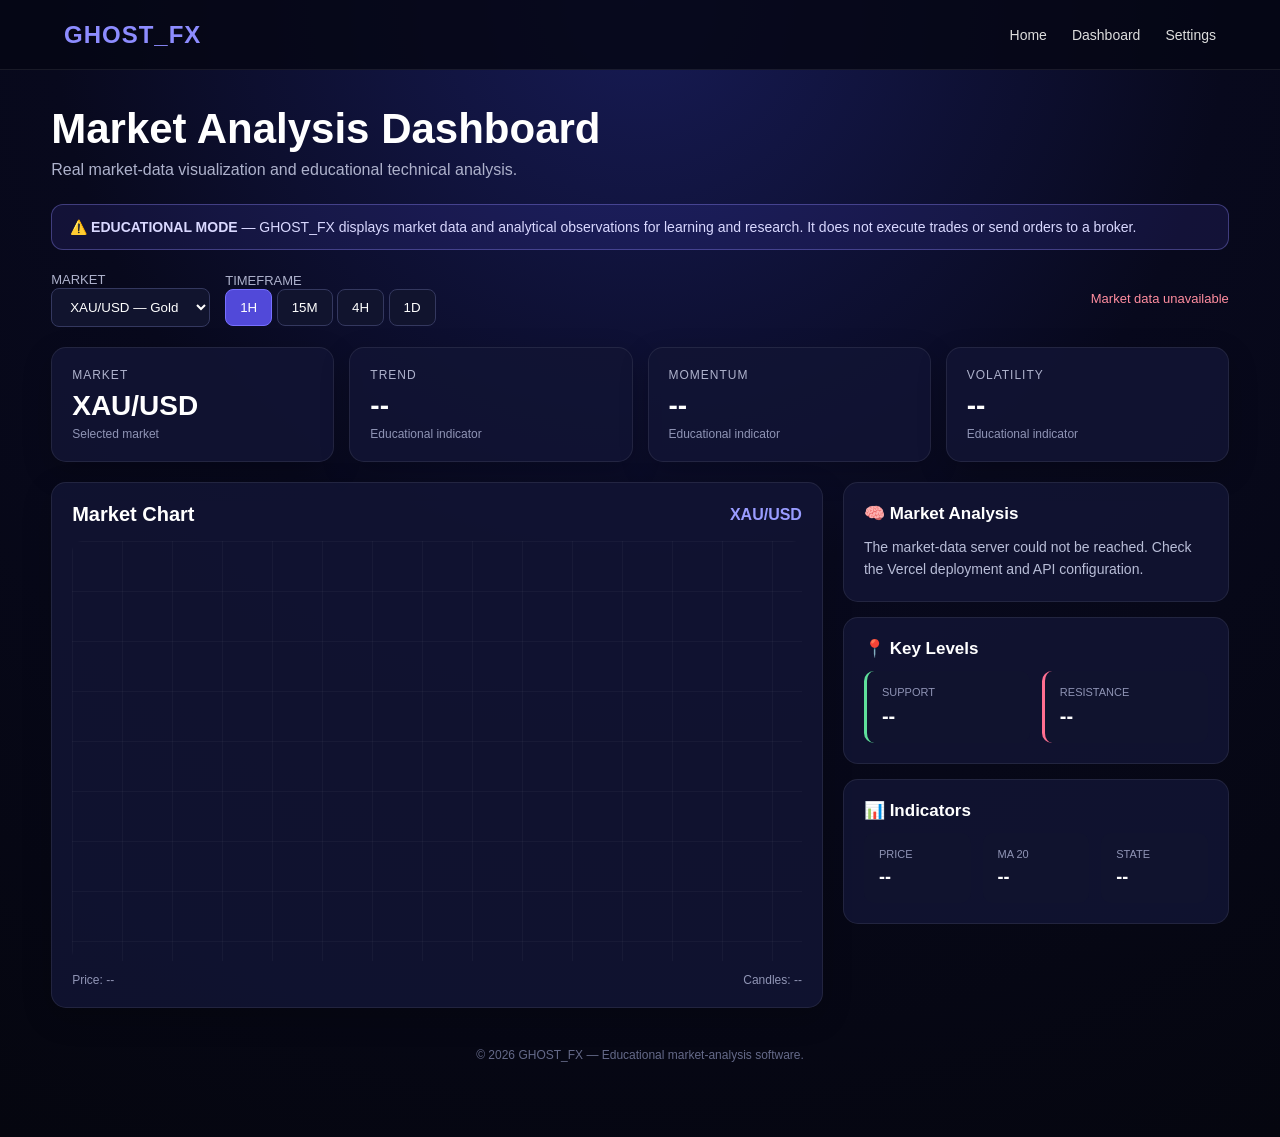
==== commit 1a0a10db: "Update greeting from 'Hello' to 'Goodbye'" ====
--- a/dashboard.html
+++ b/dashboard.html
@@ -1,1120 +1,1088 @@
 <!DOCTYPE html>
 <html lang="en">
 <head>
-  <meta charset="UTF-8">
-  <meta name="viewport" content="width=device-width, initial-scale=1.0">
-
-  <title>GHOST_FX — AI Market Dashboard</title>
-
-  <style>
-    * {
-      box-sizing: border-box;
-      margin: 0;
-      padding: 0;
-    }
-
-    body {
-      font-family: Arial, Helvetica, sans-serif;
-      background:
-        radial-gradient(circle at top, #29105f 0%, #090512 42%, #050509 100%);
-      color: white;
-      min-height: 100vh;
-    }
-
-    button,
-    select,
-    input {
-      font: inherit;
-    }
-
-    .topbar {
-      display: flex;
-      justify-content: space-between;
-      align-items: center;
-      padding: 18px 6%;
-      background: rgba(5,5,12,.88);
-      border-bottom: 1px solid rgba(255,255,255,.08);
-      position: sticky;
-      top: 0;
-      z-index: 20;
-      backdrop-filter: blur(12px);
-    }
-
-    .logo {
-      font-size: 23px;
-      font-weight: 900;
-      letter-spacing: 2px;
-    }
-
-    .logo span {
-      color: #c99cff;
-    }
-
-    .nav {
-      display: flex;
-      gap: 18px;
-      align-items: center;
-    }
-
-    .nav a {
-      color: #ddd;
-      text-decoration: none;
-      font-size: 14px;
-    }
-
-    .nav a:hover {
-      color: white;
-    }
-
-    .container {
-      width: min(1400px, 92%);
-      margin: 30px auto;
-    }
-
-    .hero {
-      margin-bottom: 25px;
-    }
-
-    .hero h1 {
-      font-size: clamp(28px, 4vw, 46px);
-      margin-bottom: 8px;
-    }
-
-    .hero p {
-      color: #aaa;
-      max-width: 750px;
-      line-height: 1.6;
-    }
-
-    .demo-banner {
-      margin-top: 18px;
-      padding: 13px 16px;
-      border: 1px solid rgba(201,156,255,.25);
-      background: rgba(201,156,255,.08);
-      border-radius: 12px;
-      color: #d9c7ff;
-      font-size: 13px;
-    }
-
-    .market-selector {
-      margin: 25px 0;
-      display: flex;
-      gap: 12px;
-      flex-wrap: wrap;
-      align-items: center;
-    }
-
-    .market-selector label {
-      color: #aaa;
-      font-size: 13px;
-    }
-
-    select,
-    input {
-      background: #110b1d;
-      color: white;
-      border: 1px solid rgba(255,255,255,.12);
-      border-radius: 10px;
-      padding: 11px 13px;
-      outline: none;
-    }
-
-    select:focus,
-    input:focus {
-      border-color: #b77cff;
-    }
-
-    .cards {
-      display: grid;
-      grid-template-columns: repeat(4, 1fr);
-      gap: 14px;
-      margin-bottom: 25px;
-    }
-
-    .card {
-      background: rgba(17,11,29,.78);
-      border: 1px solid rgba(255,255,255,.08);
-      border-radius: 16px;
-      padding: 18px;
-      box-shadow: 0 15px 40px rgba(0,0,0,.2);
-    }
-
-    .card-title {
-      color: #aaa;
-      font-size: 12px;
-      text-transform: uppercase;
-      letter-spacing: 1px;
-      margin-bottom: 8px;
-    }
-
-    .price {
-      font-size: 25px;
-      font-weight: 800;
-    }
-
-    .small {
-      color: #888;
-      font-size: 12px;
-      margin-top: 7px;
+<meta charset="UTF-8">
+<meta name="viewport" content="width=device-width, initial-scale=1.0">
+
+<title>GHOST_FX — Market Analysis</title>
+
+<style>
+* {
+    box-sizing: border-box;
+}
+
+body {
+    margin: 0;
+    font-family: Arial, Helvetica, sans-serif;
+    background:
+        radial-gradient(circle at top, #171b55 0%, #08091d 45%, #05060f 100%);
+    color: white;
+    min-height: 100vh;
+}
+
+nav {
+    height: 70px;
+    display: flex;
+    align-items: center;
+    justify-content: space-between;
+    padding: 0 5%;
+    border-bottom: 1px solid rgba(255,255,255,0.08);
+    background: rgba(5,6,20,0.85);
+}
+
+.logo {
+    font-size: 24px;
+    font-weight: 800;
+    letter-spacing: 1px;
+    color: #8d8cff;
+}
+
+.nav-links {
+    display: flex;
+    gap: 25px;
+}
+
+.nav-links a {
+    color: #ddd;
+    text-decoration: none;
+    font-size: 14px;
+}
+
+.nav-links a:hover {
+    color: white;
+}
+
+.container {
+    width: 92%;
+    max-width: 1450px;
+    margin: 35px auto;
+}
+
+.header {
+    margin-bottom: 25px;
+}
+
+.header h1 {
+    font-size: 42px;
+    margin: 0 0 8px;
+}
+
+.header p {
+    color: #aeb2cc;
+    margin: 0;
+}
+
+.notice {
+    margin: 20px 0;
+    padding: 14px 18px;
+    border: 1px solid rgba(150,140,255,0.35);
+    background: rgba(100,90,255,0.12);
+    border-radius: 12px;
+    color: #d9d8ff;
+    font-size: 14px;
+}
+
+.controls {
+    display: flex;
+    flex-wrap: wrap;
+    gap: 15px;
+    align-items: center;
+    margin-bottom: 20px;
+}
+
+label {
+    color: #aeb2cc;
+    font-size: 13px;
+}
+
+select,
+button {
+    background: #11142e;
+    color: white;
+    border: 1px solid #34385f;
+    border-radius: 8px;
+    padding: 10px 14px;
+    cursor: pointer;
+}
+
+button:hover {
+    background: #1b2050;
+}
+
+button.active {
+    background: #5149d9;
+    border-color: #7770ff;
+}
+
+.status {
+    margin-left: auto;
+    font-size: 13px;
+    color: #8fe6a9;
+}
+
+.metrics {
+    display: grid;
+    grid-template-columns: repeat(4, 1fr);
+    gap: 15px;
+    margin-bottom: 20px;
+}
+
+.card {
+    background: rgba(18,20,52,0.85);
+    border: 1px solid rgba(255,255,255,0.08);
+    border-radius: 15px;
+    padding: 20px;
+    box-shadow: 0 10px 30px rgba(0,0,0,0.2);
+}
+
+.card-title {
+    color: #aeb2cc;
+    font-size: 12px;
+    text-transform: uppercase;
+    letter-spacing: 1px;
+}
+
+.metric-value {
+    font-size: 28px;
+    font-weight: 800;
+    margin-top: 8px;
+}
+
+.metric-small {
+    color: #8f94b5;
+    font-size: 12px;
+    margin-top: 5px;
+}
+
+.main-grid {
+    display: grid;
+    grid-template-columns: 2fr 1fr;
+    gap: 20px;
+}
+
+.chart-card {
+    min-height: 520px;
+}
+
+.chart-header {
+    display: flex;
+    justify-content: space-between;
+    align-items: center;
+    margin-bottom: 15px;
+}
+
+.chart-header h2 {
+    margin: 0;
+    font-size: 20px;
+}
+
+.chart-symbol {
+    color: #999cff;
+    font-weight: bold;
+}
+
+canvas {
+    width: 100%;
+    height: 420px;
+    display: block;
+    background:
+        linear-gradient(rgba(255,255,255,0.035) 1px, transparent 1px),
+        linear-gradient(90deg, rgba(255,255,255,0.035) 1px, transparent 1px);
+    background-size: 50px 50px;
+    border-radius: 10px;
+}
+
+.chart-info {
+    display: flex;
+    justify-content: space-between;
+    margin-top: 12px;
+    color: #9095b5;
+    font-size: 12px;
+}
+
+.analysis-panel {
+    display: flex;
+    flex-direction: column;
+    gap: 15px;
+}
+
+.analysis-box {
+    background: rgba(18,20,52,0.85);
+    border: 1px solid rgba(255,255,255,0.08);
+    border-radius: 15px;
+    padding: 20px;
+}
+
+.analysis-box h3 {
+    margin: 0 0 12px;
+    font-size: 17px;
+}
+
+.analysis-text {
+    color: #b8bdd7;
+    line-height: 1.6;
+    font-size: 14px;
+}
+
+.levels {
+    display: grid;
+    grid-template-columns: 1fr 1fr;
+    gap: 12px;
+}
+
+.level {
+    padding: 15px;
+    border-radius: 10px;
+    background: #10132e;
+}
+
+.level span {
+    display: block;
+    color: #8f94b5;
+    font-size: 11px;
+    text-transform: uppercase;
+}
+
+.level strong {
+    display: block;
+    margin-top: 7px;
+    font-size: 20px;
+}
+
+.support {
+    border-left: 3px solid #5fe09b;
+}
+
+.resistance {
+    border-left: 3px solid #ff6f91;
+}
+
+.indicators {
+    display: grid;
+    grid-template-columns: repeat(3, 1fr);
+    gap: 12px;
+}
+
+.indicator {
+    background: #10132e;
+    padding: 15px;
+    border-radius: 10px;
+}
+
+.indicator-name {
+    color: #8f94b5;
+    font-size: 11px;
+}
+
+.indicator-value {
+    margin-top: 7px;
+    font-size: 18px;
+    font-weight: bold;
+}
+
+.loading {
+    color: #aaa;
+}
+
+.error {
+    color: #ff8d9f;
+}
+
+.footer {
+    text-align: center;
+    color: #656a89;
+    padding: 40px 0;
+    font-size: 12px;
+}
+
+@media(max-width: 950px) {
+    .metrics {
+        grid-template-columns: repeat(2, 1fr);
     }
 
     .main-grid {
-      display: grid;
-      grid-template-columns: minmax(0, 2fr) minmax(300px, 1fr);
-      gap: 20px;
-      align-items: start;
-    }
-
-    .panel {
-      background: rgba(12,9,20,.88);
-      border: 1px solid rgba(255,255,255,.08);
-      border-radius: 18px;
-      padding: 20px;
-      margin-bottom: 20px;
-      box-shadow: 0 18px 45px rgba(0,0,0,.25);
-    }
-
-    .panel-header {
-      display: flex;
-      justify-content: space-between;
-      align-items: center;
-      gap: 10px;
-      margin-bottom: 17px;
-    }
-
-    .panel-header h2 {
-      font-size: 18px;
+        grid-template-columns: 1fr;
+    }
+}
+
+@media(max-width: 600px) {
+    .metrics {
+        grid-template-columns: 1fr;
+    }
+
+    .indicators {
+        grid-template-columns: 1fr;
+    }
+
+    .header h1 {
+        font-size: 30px;
     }
 
     .status {
-      color: #aaa;
-      font-size: 12px;
-    }
-
-    .chart {
-      width: 100%;
-      height: 470px;
-      overflow: hidden;
-      border-radius: 14px;
-      background: #050509;
-    }
-
-    .timeframes {
-      display: flex;
-      gap: 8px;
-      margin-top: 14px;
-      flex-wrap: wrap;
-    }
-
-    .timeframes button,
-    .action-btn {
-      border: 1px solid rgba(255,255,255,.12);
-      background: #151020;
-      color: #ccc;
-      border-radius: 9px;
-      padding: 9px 14px;
-      cursor: pointer;
-    }
-
-    .timeframes button:hover,
-    .timeframes button.active {
-      background: #9b62e8;
-      color: white;
-      border-color: #b77cff;
-    }
-
-    .analysis-grid {
-      display: grid;
-      grid-template-columns: repeat(3, 1fr);
-      gap: 12px;
-    }
-
-    .metric {
-      background: rgba(255,255,255,.035);
-      border: 1px solid rgba(255,255,255,.06);
-      padding: 15px;
-      border-radius: 12px;
-    }
-
-    .metric-title {
-      color: #888;
-      font-size: 11px;
-      text-transform: uppercase;
-      margin-bottom: 8px;
-    }
-
-    .metric-value {
-      font-size: 18px;
-      font-weight: 700;
-    }
-
-    .analysis-text {
-      color: #bbb;
-      line-height: 1.65;
-      font-size: 14px;
-      margin-top: 18px;
-    }
-
-    .trade-box {
-      display: grid;
-      gap: 13px;
-    }
-
-    .trade-balance {
-      padding: 15px;
-      border-radius: 12px;
-      background: rgba(201,156,255,.08);
-      border: 1px solid rgba(201,156,255,.16);
-    }
-
-    .balance-label {
-      color: #999;
-      font-size: 12px;
-    }
-
-    .balance {
-      font-size: 27px;
-      font-weight: 800;
-      margin-top: 5px;
-    }
-
-    .trade-row {
-      display: grid;
-      grid-template-columns: 1fr 1fr;
-      gap: 10px;
-    }
-
-    .trade-actions {
-      display: grid;
-      grid-template-columns: 1fr 1fr;
-      gap: 10px;
-    }
-
-    .buy {
-      background: #163d2b !important;
-      border-color: #26744d !important;
-      color: #9ff0c1 !important;
-    }
-
-    .sell {
-      background: #421d27 !important;
-      border-color: #7b3344 !important;
-      color: #ffb3c2 !important;
-    }
-
-    .positions {
-      overflow-x: auto;
-    }
-
-    table {
-      width: 100%;
-      border-collapse: collapse;
-      min-width: 550px;
-    }
-
-    th,
-    td {
-      padding: 11px 8px;
-      text-align: left;
-      border-bottom: 1px solid rgba(255,255,255,.07);
-      font-size: 12px;
-    }
-
-    th {
-      color: #888;
-      font-weight: 500;
-    }
-
-    .empty {
-      color: #777;
-      text-align: center;
-      padding: 20px;
-    }
-
-    .close-btn {
-      background: #17111f;
-      border: 1px solid rgba(255,255,255,.1);
-      color: #bbb;
-      padding: 6px 9px;
-      border-radius: 7px;
-      cursor: pointer;
-    }
-
-    .watchlist {
-      display: grid;
-      gap: 9px;
-    }
-
-    .watch-item {
-      display: flex;
-      justify-content: space-between;
-      padding: 12px;
-      background: rgba(255,255,255,.035);
-      border-radius: 10px;
-      color: #ddd;
-    }
-
-    .footer {
-      text-align: center;
-      color: #666;
-      font-size: 12px;
-      padding: 35px 10px;
-    }
-
-    @media (max-width: 1000px) {
-      .cards {
-        grid-template-columns: repeat(2, 1fr);
-      }
-
-      .main-grid {
-        grid-template-columns: 1fr;
-      }
-    }
-
-    @media (max-width: 650px) {
-      .topbar {
-        padding: 15px 4%;
-      }
-
-      .nav {
-        gap: 10px;
-      }
-
-      .nav a {
-        font-size: 12px;
-      }
-
-      .cards {
-        grid-template-columns: 1fr;
-      }
-
-      .analysis-grid {
-        grid-template-columns: 1fr;
-      }
-
-      .chart {
-        height: 380px;
-      }
-
-      .trade-row {
-        grid-template-columns: 1fr;
-      }
-    }
-  </style>
+        width: 100%;
+        margin-left: 0;
+    }
+}
+</style>
 </head>
 
 <body>
 
-  <header class="topbar">
-    <div class="logo">GHOST_<span>FX</span></div>
-
-    <nav class="nav">
-      <a href="index.html">Home</a>
-      <a href="dashboard.html">Dashboard</a>
-      <a href="settings.html">Settings</a>
-    </nav>
-  </header>
-
-  <main class="container">
-
-    <section class="hero">
-      <h1>Market Analysis Dashboard</h1>
-      <p>
-        Interactive market charts and an educational trading simulator
-        inside the GHOST_FX workspace.
-      </p>
-
-      <div class="demo-banner">
-        ⚠️ DEMO MODE — The trading panel uses virtual funds only.
-        No real orders are sent to a broker.
-      </div>
-    </section>
-
-    <section class="market-selector">
-      <label for="marketSelect">MARKET</label>
-
-      <select id="marketSelect" onchange="changeMarket()">
-        <option value="OANDA:XAUUSD">XAU/USD — Gold</option>
-        <option value="OANDA:EURUSD">EUR/USD</option>
-        <option value="OANDA:GBPUSD">GBP/USD</option>
-        <option value="OANDA:USDJPY">USD/JPY</option>
-      </select>
-
-      <span class="status">
-        Interactive chart powered by TradingView
-      </span>
-    </section>
-
-    <section class="cards">
-
-      <div class="card">
-        <div class="card-title">Selected Market</div>
-        <div class="price" id="marketName">XAU/USD</div>
-        <div class="small">Demo analysis</div>
-      </div>
-
-      <div class="card">
-        <div class="card-title">Trend</div>
-        <div class="price" id="trendValue">65%</div>
-        <div class="small">Educational indicator</div>
-      </div>
-
-      <div class="card">
-        <div class="card-title">Momentum</div>
-        <div class="price" id="momentumValue">58%</div>
-        <div class="small">Educational indicator</div>
-      </div>
-
-      <div class="card">
-        <div class="card-title">Volatility</div>
-        <div class="price" id="volatilityValue">45%</div>
-        <div class="small">Educational indicator</div>
-      </div>
-
-    </section>
+<nav>
+    <div class="logo">GHOST_FX</div>
+
+    <div class="nav-links">
+        <a href="index.html">Home</a>
+        <a href="dashboard.html">Dashboard</a>
+        <a href="settings.html">Settings</a>
+    </div>
+</nav>
+
+<div class="container">
+
+    <div class="header">
+        <h1>Market Analysis Dashboard</h1>
+        <p>
+            Real market-data visualization and educational technical analysis.
+        </p>
+    </div>
+
+    <div class="notice">
+        ⚠️ <strong>EDUCATIONAL MODE</strong> — GHOST_FX displays market data
+        and analytical observations for learning and research. It does not
+        execute trades or send orders to a broker.
+    </div>
+
+    <div class="controls">
+
+        <div>
+            <label>MARKET</label><br>
+            <select id="marketSelect">
+                <option value="XAU/USD">XAU/USD — Gold</option>
+                <option value="EUR/USD">EUR/USD</option>
+                <option value="GBP/USD">GBP/USD</option>
+                <option value="USD/JPY">USD/JPY</option>
+            </select>
+        </div>
+
+        <div>
+            <label>TIMEFRAME</label><br>
+
+            <button class="timeframe active" data-interval="1h">
+                1H
+            </button>
+
+            <button class="timeframe" data-interval="15m">
+                15M
+            </button>
+
+            <button class="timeframe" data-interval="4h">
+                4H
+            </button>
+
+            <button class="timeframe" data-interval="1d">
+                1D
+            </button>
+        </div>
+
+        <div class="status" id="status">
+            Waiting for market data...
+        </div>
+
+    </div>
+
+    <div class="metrics">
+
+        <div class="card">
+            <div class="card-title">Market</div>
+            <div class="metric-value" id="marketName">XAU/USD</div>
+            <div class="metric-small">Selected market</div>
+        </div>
+
+        <div class="card">
+            <div class="card-title">Trend</div>
+            <div class="metric-value" id="trendValue">--</div>
+            <div class="metric-small">Educational indicator</div>
+        </div>
+
+        <div class="card">
+            <div class="card-title">Momentum</div>
+            <div class="metric-value" id="momentumValue">--</div>
+            <div class="metric-small">Educational indicator</div>
+        </div>
+
+        <div class="card">
+            <div class="card-title">Volatility</div>
+            <div class="metric-value" id="volatilityValue">--</div>
+            <div class="metric-small">Educational indicator</div>
+        </div>
+
+    </div>
 
     <div class="main-grid">
 
-      <!-- LEFT -->
-      <div>
-
-        <section class="panel">
-
-          <div class="panel-header">
-            <h2>Live Market Chart</h2>
-            <span class="status">TradingView</span>
-          </div>
-
-          <div class="chart">
-
-            <div
-              class="tradingview-widget-container"
-              style="height:100%;width:100%;"
-            >
-
-              <div
-                class="tradingview-widget-container__widget"
-                style="height:calc(100% - 32px);width:100%;"
-              ></div>
-
-              <div class="tradingview-widget-copyright">
-                <a
-                  href="https://www.tradingview.com/"
-                  target="_blank"
-                  rel="noopener nofollow"
-                >
-                  TradingView
-                </a>
-              </div>
-
-              <script
-                type="text/javascript"
-                src="https://s3.tradingview.com/external-embedding/embed-widget-advanced-chart.js"
-                async
-              >
-              {
-                "autosize": true,
-                "symbol": "OANDA:XAUUSD",
-                "interval": "60",
-                "timezone": "exchange",
-                "theme": "dark",
-                "backgroundColor": "rgba(0,0,0,0)",
-                "style": "1",
-                "hide_top_toolbar": false,
-                "withdateranges": true,
-                "allow_symbol_change": true,
-                "save_image": false,
-                "calendar": false,
-                "support_host": "https://www.tradingview.com"
-              }
-              </script>
-
+        <div class="card chart-card">
+
+            <div class="chart-header">
+                <h2>Market Chart</h2>
+                <div class="chart-symbol" id="chartSymbol">
+                    XAU/USD
+                </div>
             </div>
 
-          </div>
-
-          <div class="timeframes">
-            <button onclick="setTimeframe('15')" id="tf15">15M</button>
-            <button onclick="setTimeframe('60')" id="tf60" class="active">1H</button>
-            <button onclick="setTimeframe('240')" id="tf240">4H</button>
-            <button onclick="setTimeframe('D')" id="tfD">1D</button>
-          </div>
-
-        </section>
-
-
-        <section class="panel">
-
-          <div class="panel-header">
-            <h2>AI Analysis Engine</h2>
-            <span class="status">Educational Demo</span>
-          </div>
-
-          <div class="analysis-grid">
-
-            <div class="metric">
-              <div class="metric-title">Trend</div>
-              <div class="metric-value" id="trendText">
-                Neutral — Demo
-              </div>
+            <canvas id="marketChart"></canvas>
+
+            <div class="chart-info">
+                <span id="priceText">Price: --</span>
+                <span id="candleText">Candles: --</span>
             </div>
 
-            <div class="metric">
-              <div class="metric-title">Momentum</div>
-              <div class="metric-value" id="momentumText">
-                Moderate — Demo
-              </div>
+        </div>
+
+        <div class="analysis-panel">
+
+            <div class="analysis-box">
+
+                <h3>🧠 Market Analysis</h3>
+
+                <div id="analysisText" class="analysis-text">
+                    Loading market data...
+                </div>
+
             </div>
 
-            <div class="metric">
-              <div class="metric-title">Volatility</div>
-              <div class="metric-value" id="volatilityText">
-                Moderate — Demo
-              </div>
+            <div class="analysis-box">
+
+                <h3>📍 Key Levels</h3>
+
+                <div class="levels">
+
+                    <div class="level support">
+                        <span>Support</span>
+                        <strong id="supportValue">--</strong>
+                    </div>
+
+                    <div class="level resistance">
+                        <span>Resistance</span>
+                        <strong id="resistanceValue">--</strong>
+                    </div>
+
+                </div>
+
             </div>
 
-          </div>
-
-          <p class="analysis-text" id="analysisText">
-            GHOST_FX is displaying an educational market overview.
-            This information is for learning and research purposes and
-            is not a personalized financial recommendation.
-          </p>
-
-        </section>
-
-
-        <section class="panel">
-
-          <div class="panel-header">
-            <h2>Demo Positions</h2>
-            <span class="status">Virtual account</span>
-          </div>
-
-          <div class="positions">
-
-            <table>
-
-              <thead>
-                <tr>
-                  <th>Market</th>
-                  <th>Side</th>
-                  <th>Size</th>
-                  <th>Entry</th>
-                  <th>Current</th>
-                  <th>P/L</th>
-                  <th></th>
-                </tr>
-              </thead>
-
-              <tbody id="positionsBody">
-
-                <tr id="emptyRow">
-                  <td colspan="7" class="empty">
-                    No demo positions open.
-                  </td>
-                </tr>
-
-              </tbody>
-
-            </table>
-
-          </div>
-
-        </section>
-
-      </div>
-
-
-      <!-- RIGHT -->
-      <aside>
-
-        <section class="panel">
-
-          <div class="panel-header">
-            <h2>Demo Trading</h2>
-            <span class="status">SIMULATION</span>
-          </div>
-
-          <div class="trade-box">
-
-            <div class="trade-balance">
-              <div class="balance-label">
-                Virtual account balance
-              </div>
-
-              <div class="balance" id="balance">
-                R100,000.00
-              </div>
+            <div class="analysis-box">
+
+                <h3>📊 Indicators</h3>
+
+                <div class="indicators">
+
+                    <div class="indicator">
+                        <div class="indicator-name">PRICE</div>
+                        <div class="indicator-value" id="priceIndicator">
+                            --
+                        </div>
+                    </div>
+
+                    <div class="indicator">
+                        <div class="indicator-name">MA 20</div>
+                        <div class="indicator-value" id="maIndicator">
+                            --
+                        </div>
+                    </div>
+
+                    <div class="indicator">
+                        <div class="indicator-name">STATE</div>
+                        <div class="indicator-value" id="stateIndicator">
+                            --
+                        </div>
+                    </div>
+
+                </div>
+
             </div>
 
-            <div>
-              <label class="small">Market</label>
-
-              <input
-                id="tradeMarket"
-                type="text"
-                value="XAU/USD"
-                readonly
-                style="width:100%;margin-top:6px;"
-              >
-            </div>
-
-            <div>
-              <label class="small">Position size</label>
-
-              <input
-                id="tradeSize"
-                type="number"
-                value="1"
-                min="0.01"
-                step="0.01"
-                style="width:100%;margin-top:6px;"
-              >
-            </div>
-
-            <div class="trade-row">
-
-              <div>
-                <label class="small">Demo Stop Loss</label>
-
-                <input
-                  id="stopLoss"
-                  type="number"
-                  placeholder="Optional"
-                  style="width:100%;margin-top:6px;"
-                >
-              </div>
-
-              <div>
-                <label class="small">Demo Take Profit</label>
-
-                <input
-                  id="takeProfit"
-                  type="number"
-                  placeholder="Optional"
-                  style="width:100%;margin-top:6px;"
-                >
-              </div>
-
-            </div>
-
-            <div class="trade-actions">
-
-              <button
-                class="action-btn buy"
-                onclick="openDemoPosition('BUY')"
-              >
-                DEMO BUY
-              </button>
-
-              <button
-                class="action-btn sell"
-                onclick="openDemoPosition('SELL')"
-              >
-                DEMO SELL
-              </button>
-
-            </div>
-
-            <div class="small">
-              These buttons only create virtual positions in this
-              browser. They do not place real trades.
-            </div>
-
-          </div>
-
-        </section>
-
-
-        <section class="panel">
-
-          <div class="panel-header">
-            <h2>Watchlist</h2>
-          </div>
-
-          <div class="watchlist">
-
-            <div class="watch-item">
-              <span>XAU/USD</span>
-              <span>Gold</span>
-            </div>
-
-            <div class="watch-item">
-              <span>EUR/USD</span>
-              <span>Forex</span>
-            </div>
-
-            <div class="watch-item">
-              <span>GBP/USD</span>
-              <span>Forex</span>
-            </div>
-
-            <div class="watch-item">
-              <span>USD/JPY</span>
-              <span>Forex</span>
-            </div>
-
-          </div>
-
-        </section>
-
-      </aside>
+        </div>
 
     </div>
 
-  </main>
-
-
-  <footer class="footer">
-
-    <p>
-      GHOST_FX © 2026
-    </p>
-
-    <p style="margin-top:8px;">
-      Educational market-analysis and simulation platform.
-      No real-money trading execution is provided by this demo.
-    </p>
-
-  </footer>
-
-
-  <script>
-
-    const marketData = {
-
-      "OANDA:XAUUSD": {
-        name: "XAU/USD",
-        trend: 65,
-        momentum: 58,
-        volatility: 45,
-        trendText: "Neutral — Demo",
-        momentumText: "Moderate — Demo",
-        volatilityText: "Moderate — Demo"
-      },
-
-      "OANDA:EURUSD": {
-        name: "EUR/USD",
-        trend: 55,
-        momentum: 51,
-        volatility: 32,
-        trendText: "Neutral — Demo",
-        momentumText: "Moderate — Demo",
-        volatilityText: "Low — Demo"
-      },
-
-      "OANDA:GBPUSD": {
-        name: "GBP/USD",
-        trend: 61,
-        momentum: 63,
-        volatility: 49,
-        trendText: "Moderate — Demo",
-        momentumText: "Moderate — Demo",
-        volatilityText: "Moderate — Demo"
-      },
-
-      "OANDA:USDJPY": {
-        name: "USD/JPY",
-        trend: 57,
-        momentum: 55,
-        volatility: 42,
-        trendText: "Neutral — Demo",
-        momentumText: "Moderate — Demo",
-        volatilityText: "Moderate — Demo"
-      }
-
-    };
-
-
-    let selectedMarket = "OANDA:XAUUSD";
-
-    let virtualBalance = 100000;
-
-    let positions = [];
-
-
-    function changeMarket() {
-
-      const select = document.getElementById("marketSelect");
-
-      selectedMarket = select.value;
-
-      updateDashboard();
-
-      /*
-        The TradingView widget allows symbol changes directly
-        inside the chart. The selected market label and simulator
-        are updated here as well.
-      */
-
-    }
-
-
-    function updateDashboard() {
-
-      const data = marketData[selectedMarket];
-
-      document.getElementById("marketName").textContent =
-        data.name;
-
-      document.getElementById("tradeMarket").value =
-        data.name;
-
-      document.getElementById("trendValue").textContent =
-        data.trend + "%";
-
-      document.getElementById("momentumValue").textContent =
-        data.momentum + "%";
-
-      document.getElementById("volatilityValue").textContent =
-        data.volatility + "%";
-
-      document.getElementById("trendText").textContent =
-        data.trendText;
-
-      document.getElementById("momentumText").textContent =
-        data.momentumText;
-
-      document.getElementById("volatilityText").textContent =
-        data.volatilityText;
-
-      document.getElementById("analysisText").textContent =
-        "Educational overview for " + data.name +
-        ". The dashboard is presenting demonstration indicators " +
-        "for learning and research. It is not a personalized " +
-        "financial recommendation.";
-
-    }
-
-
-    function setTimeframe(timeframe) {
-
-      document.querySelectorAll(".timeframes button")
-        .forEach(button => {
-          button.classList.remove("active");
-        });
-
-      if (timeframe === "15") {
-        document.getElementById("tf15").classList.add("active");
-      }
-
-      if (timeframe === "60") {
-        document.getElementById("tf60").classList.add("active");
-      }
-
-      if (timeframe === "240") {
-        document.getElementById("tf240").classList.add("active");
-      }
-
-      if (timeframe === "D") {
-        document.getElementById("tfD").classList.add("active");
-      }
-
-      alert(
-        "Timeframe selected: " +
-        timeframe +
-        ". Use the TradingView chart controls to change the chart timeframe."
-      );
-
-    }
-
-
-    function openDemoPosition(side) {
-
-      const size =
-        parseFloat(document.getElementById("tradeSize").value);
-
-      if (!size || size <= 0) {
-
-        alert("Enter a valid demo position size.");
-
+    <div class="footer">
+        © 2026 GHOST_FX — Educational market-analysis software.
+    </div>
+
+</div>
+
+<script>
+
+const API_BASE_URL =
+"https://ghost-dmold76gv-rohanharilall22-arch.vercel.app";
+
+const marketMap = {
+    "XAU/USD": "XAUUSD",
+    "EUR/USD": "EURUSD",
+    "GBP/USD": "GBPUSD",
+    "USD/JPY": "USDJPY"
+};
+
+let currentMarket = "XAU/USD";
+let currentInterval = "1h";
+let candles = [];
+
+const marketSelect =
+document.getElementById("marketSelect");
+
+const status =
+document.getElementById("status");
+
+const canvas =
+document.getElementById("marketChart");
+
+const ctx =
+canvas.getContext("2d");
+
+
+function calculateMA(values, period = 20) {
+
+    if (values.length < period) {
+        return null;
+    }
+
+    const recent =
+        values.slice(values.length - period);
+
+    return recent.reduce(
+        (sum, value) => sum + value,
+        0
+    ) / period;
+}
+
+
+function calculateSupport(data) {
+
+    if (!data.length) return null;
+
+    const lows =
+        data.map(c => c.low);
+
+    return Math.min(
+        ...lows.slice(-30)
+    );
+}
+
+
+function calculateResistance(data) {
+
+    if (!data.length) return null;
+
+    const highs =
+        data.map(c => c.high);
+
+    return Math.max(
+        ...highs.slice(-30)
+    );
+}
+
+
+function calculateTrend(data) {
+
+    if (data.length < 20) {
+        return 50;
+    }
+
+    const closes =
+        data.map(c => c.close);
+
+    const shortMA =
+        calculateMA(closes, 10);
+
+    const longMA =
+        calculateMA(closes, 20);
+
+    if (!shortMA || !longMA) {
+        return 50;
+    }
+
+    const difference =
+        ((shortMA - longMA) / longMA) * 100;
+
+    return Math.max(
+        0,
+        Math.min(
+            100,
+            50 + difference * 10
+        )
+    );
+}
+
+
+function calculateMomentum(data) {
+
+    if (data.length < 10) {
+        return 50;
+    }
+
+    const current =
+        data[data.length - 1].close;
+
+    const previous =
+        data[data.length - 10].close;
+
+    const change =
+        ((current - previous) / previous) * 100;
+
+    return Math.max(
+        0,
+        Math.min(
+            100,
+            50 + change * 15
+        )
+    );
+}
+
+
+function calculateVolatility(data) {
+
+    if (data.length < 10) {
+        return 0;
+    }
+
+    const recent =
+        data.slice(-20);
+
+    const returns = [];
+
+    for (let i = 1; i < recent.length; i++) {
+
+        const previous =
+            recent[i - 1].close;
+
+        const current =
+            recent[i].close;
+
+        returns.push(
+            Math.abs(
+                (current - previous) /
+                previous
+            ) * 100
+        );
+    }
+
+    const average =
+        returns.reduce(
+            (a,b) => a + b,
+            0
+        ) / returns.length;
+
+    return Math.min(
+        100,
+        average * 50
+    );
+}
+
+
+function getState(trend, momentum) {
+
+    if (trend > 60 && momentum > 55) {
+        return "Positive structure";
+    }
+
+    if (trend < 40 && momentum < 45) {
+        return "Negative structure";
+    }
+
+    return "Mixed / neutral";
+}
+
+
+function formatPrice(value) {
+
+    if (value === null ||
+        value === undefined ||
+        !Number.isFinite(value)) {
+        return "--";
+    }
+
+    return value.toFixed(4);
+}
+
+
+function drawChart(data) {
+
+    const rect =
+        canvas.getBoundingClientRect();
+
+    const dpr =
+        window.devicePixelRatio || 1;
+
+    canvas.width =
+        rect.width * dpr;
+
+    canvas.height =
+        rect.height * dpr;
+
+    ctx.setTransform(
+        dpr,
+        0,
+        0,
+        dpr,
+        0,
+        0
+    );
+
+    const width = rect.width;
+    const height = rect.height;
+
+    ctx.clearRect(
+        0,
+        0,
+        width,
+        height
+    );
+
+    if (!data.length) {
         return;
-      }
-
-      const data = marketData[selectedMarket];
-
-      const simulatedPrice =
-        getDemoPrice(data.name);
-
-      const position = {
-
-        id: Date.now(),
-
-        market: data.name,
-
-        side: side,
-
-        size: size,
-
-        entry: simulatedPrice,
-
-        current: simulatedPrice
-
-      };
-
-      positions.push(position);
-
-      renderPositions();
-
-    }
-
-
-    function getDemoPrice(market) {
-
-      const prices = {
-
-        "XAU/USD": 2350.00,
-
-        "EUR/USD": 1.0860,
-
-        "GBP/USD": 1.2700,
-
-        "USD/JPY": 150.20
-
-      };
-
-      const base = prices[market] || 1;
-
-      const movement =
-        (Math.random() - 0.5) *
-        base *
-        0.002;
-
-      return base + movement;
-
-    }
-
-
-    function renderPositions() {
-
-      const body =
-        document.getElementById("positionsBody");
-
-      body.innerHTML = "";
-
-      if (positions.length === 0) {
-
-        body.innerHTML = `
-          <tr>
-            <td colspan="7" class="empty">
-              No demo positions open.
-            </td>
-          </tr>
-        `;
-
+    }
+
+    const visible =
+        data.slice(-80);
+
+    const prices =
+        visible.map(c => c.close);
+
+    const min =
+        Math.min(...prices);
+
+    const max =
+        Math.max(...prices);
+
+    const range =
+        max - min || 1;
+
+    const padding = 30;
+
+    ctx.beginPath();
+
+    visible.forEach((candle, index) => {
+
+        const x =
+            padding +
+            index *
+            ((width - padding * 2) /
+            (visible.length - 1));
+
+        const y =
+            height -
+            padding -
+            ((candle.close - min) /
+            range) *
+            (height - padding * 2);
+
+        if (index === 0) {
+            ctx.moveTo(x,y);
+        } else {
+            ctx.lineTo(x,y);
+        }
+
+    });
+
+    ctx.strokeStyle = "#8580ff";
+    ctx.lineWidth = 2;
+    ctx.stroke();
+
+    const last =
+        visible[visible.length - 1];
+
+    const lastY =
+        height -
+        padding -
+        ((last.close - min) /
+        range) *
+        (height - padding * 2);
+
+    ctx.beginPath();
+
+    ctx.arc(
+        width - padding,
+        lastY,
+        4,
+        0,
+        Math.PI * 2
+    );
+
+    ctx.fillStyle = "#ffffff";
+    ctx.fill();
+}
+
+
+function updateAnalysis(data) {
+
+    if (!data.length) {
         return;
-      }
-
-
-      positions.forEach(position => {
-
-        const pnl =
-          position.side === "BUY"
-
-            ? (position.current - position.entry)
-              * position.size
-
-            : (position.entry - position.current)
-              * position.size;
-
-
-        const row =
-          document.createElement("tr");
-
-
-        row.innerHTML = `
-
-          <td>${position.market}</td>
-
-          <td>${position.side}</td>
-
-          <td>${position.size}</td>
-
-          <td>${position.entry.toFixed(4)}</td>
-
-          <td>${position.current.toFixed(4)}</td>
-
-          <td>${pnl.toFixed(2)}</td>
-
-          <td>
-            <button
-              class="close-btn"
-              onclick="closePosition(${position.id})"
-            >
-              Close
-            </button>
-          </td>
-
-        `;
-
-
-        body.appendChild(row);
-
-      });
-
-    }
-
-
-    function closePosition(id) {
-
-      positions =
-        positions.filter(position =>
-          position.id !== id
+    }
+
+    const closes =
+        data.map(c => c.close);
+
+    const latest =
+        closes[closes.length - 1];
+
+    const ma20 =
+        calculateMA(closes,20);
+
+    const support =
+        calculateSupport(data);
+
+    const resistance =
+        calculateResistance(data);
+
+    const trend =
+        calculateTrend(data);
+
+    const momentum =
+        calculateMomentum(data);
+
+    const volatility =
+        calculateVolatility(data);
+
+    const state =
+        getState(
+            trend,
+            momentum
         );
 
-      renderPositions();
-
-    }
-
-
-    function updateVirtualPositions() {
-
-      positions.forEach(position => {
-
-        const movement =
-          (Math.random() - 0.5) *
-          position.entry *
-          0.001;
-
-        position.current += movement;
-
-      });
-
-      renderPositions();
-
-    }
-
-
-    function updateBalanceDisplay() {
-
-      document.getElementById("balance")
-        .textContent =
-        "R" +
-        virtualBalance.toLocaleString(
-          "en-ZA",
-          {
-            minimumFractionDigits: 2,
-            maximumFractionDigits: 2
-          }
-        );
-
-    }
-
-
-    updateDashboard();
-
-    updateBalanceDisplay();
-
-    renderPositions();
-
-
-    setInterval(
-      updateVirtualPositions,
-      3000
+    document.getElementById(
+        "trendValue"
+    ).textContent =
+        Math.round(trend) + "%";
+
+    document.getElementById(
+        "momentumValue"
+    ).textContent =
+        Math.round(momentum) + "%";
+
+    document.getElementById(
+        "volatilityValue"
+    ).textContent =
+        Math.round(volatility) + "%";
+
+    document.getElementById(
+        "supportValue"
+    ).textContent =
+        formatPrice(support);
+
+    document.getElementById(
+        "resistanceValue"
+    ).textContent =
+        formatPrice(resistance);
+
+    document.getElementById(
+        "priceIndicator"
+    ).textContent =
+        formatPrice(latest);
+
+    document.getElementById(
+        "maIndicator"
+    ).textContent =
+        formatPrice(ma20);
+
+    document.getElementById(
+        "stateIndicator"
+    ).textContent =
+        state;
+
+    document.getElementById(
+        "priceText"
+    ).textContent =
+        "Price: " +
+        formatPrice(latest);
+
+    document.getElementById(
+        "candleText"
+    ).textContent =
+        "Candles: " +
+        data.length;
+
+    let explanation =
+        "The current market structure is being evaluated from recent price data. ";
+
+    if (trend > 60) {
+        explanation +=
+            "Recent prices are showing stronger upward structure compared with the selected moving-average baseline. ";
+    } else if (trend < 40) {
+        explanation +=
+            "Recent prices are showing weaker downward structure compared with the selected moving-average baseline. ";
+    } else {
+        explanation +=
+            "The recent structure is mixed and does not show a strong directional difference. ";
+    }
+
+    if (momentum > 60) {
+        explanation +=
+            "Recent momentum is relatively strong. ";
+    } else if (momentum < 40) {
+        explanation +=
+            "Recent momentum is relatively weak. ";
+    } else {
+        explanation +=
+            "Momentum is currently moderate. ";
+    }
+
+    if (volatility > 60) {
+        explanation +=
+            "Price movement has been relatively volatile.";
+    } else if (volatility < 30) {
+        explanation +=
+            "Price movement has been relatively calm.";
+    } else {
+        explanation +=
+            "Price movement is at a moderate volatility level.";
+    }
+
+    document.getElementById(
+        "analysisText"
+    ).textContent =
+        explanation;
+}
+
+
+async function loadMarketData() {
+
+    status.textContent =
+        "Loading market data...";
+
+    status.className =
+        "status";
+
+    try {
+
+        const symbol =
+            marketMap[currentMarket];
+
+        const url =
+            API_BASE_URL +
+            "/api/market-data?symbol=" +
+            encodeURIComponent(symbol) +
+            "&interval=" +
+            encodeURIComponent(currentInterval);
+
+        const response =
+            await fetch(url);
+
+        if (!response.ok) {
+            throw new Error(
+                "Server returned " +
+                response.status
+            );
+        }
+
+        const data =
+            await response.json();
+
+        if (!Array.isArray(data.candles)) {
+            throw new Error(
+                "No candle data returned."
+            );
+        }
+
+        candles =
+            data.candles;
+
+        document.getElementById(
+            "marketName"
+        ).textContent =
+            currentMarket;
+
+        document.getElementById(
+            "chartSymbol"
+        ).textContent =
+            currentMarket;
+
+        drawChart(candles);
+
+        updateAnalysis(candles);
+
+        status.textContent =
+            "● Market data connected";
+
+        status.style.color =
+            "#8fe6a9";
+
+    } catch (error) {
+
+        console.error(error);
+
+        status.textContent =
+            "Market data unavailable";
+
+        status.style.color =
+            "#ff8d9f";
+
+        document.getElementById(
+            "analysisText"
+        ).textContent =
+            "The market-data server could not be reached. Check the Vercel deployment and API configuration.";
+    }
+}
+
+
+marketSelect.addEventListener(
+    "change",
+    function() {
+
+        currentMarket =
+            this.value;
+
+        loadMarketData();
+    }
+);
+
+
+document.querySelectorAll(
+    ".timeframe"
+).forEach(button => {
+
+    button.addEventListener(
+        "click",
+        function() {
+
+            document.querySelectorAll(
+                ".timeframe"
+            ).forEach(btn =>
+                btn.classList.remove("active")
+            );
+
+            this.classList.add("active");
+
+            currentInterval =
+                this.dataset.interval;
+
+            loadMarketData();
+        }
     );
 
-  </script>
+});
+
+
+window.addEventListener(
+    "resize",
+    function() {
+
+        if (candles.length) {
+            drawChart(candles);
+        }
+
+    }
+);
+
+
+loadMarketData();
+
+setInterval(
+    loadMarketData,
+    60000
+);
+
+</script>
 
 </body>
 </html>
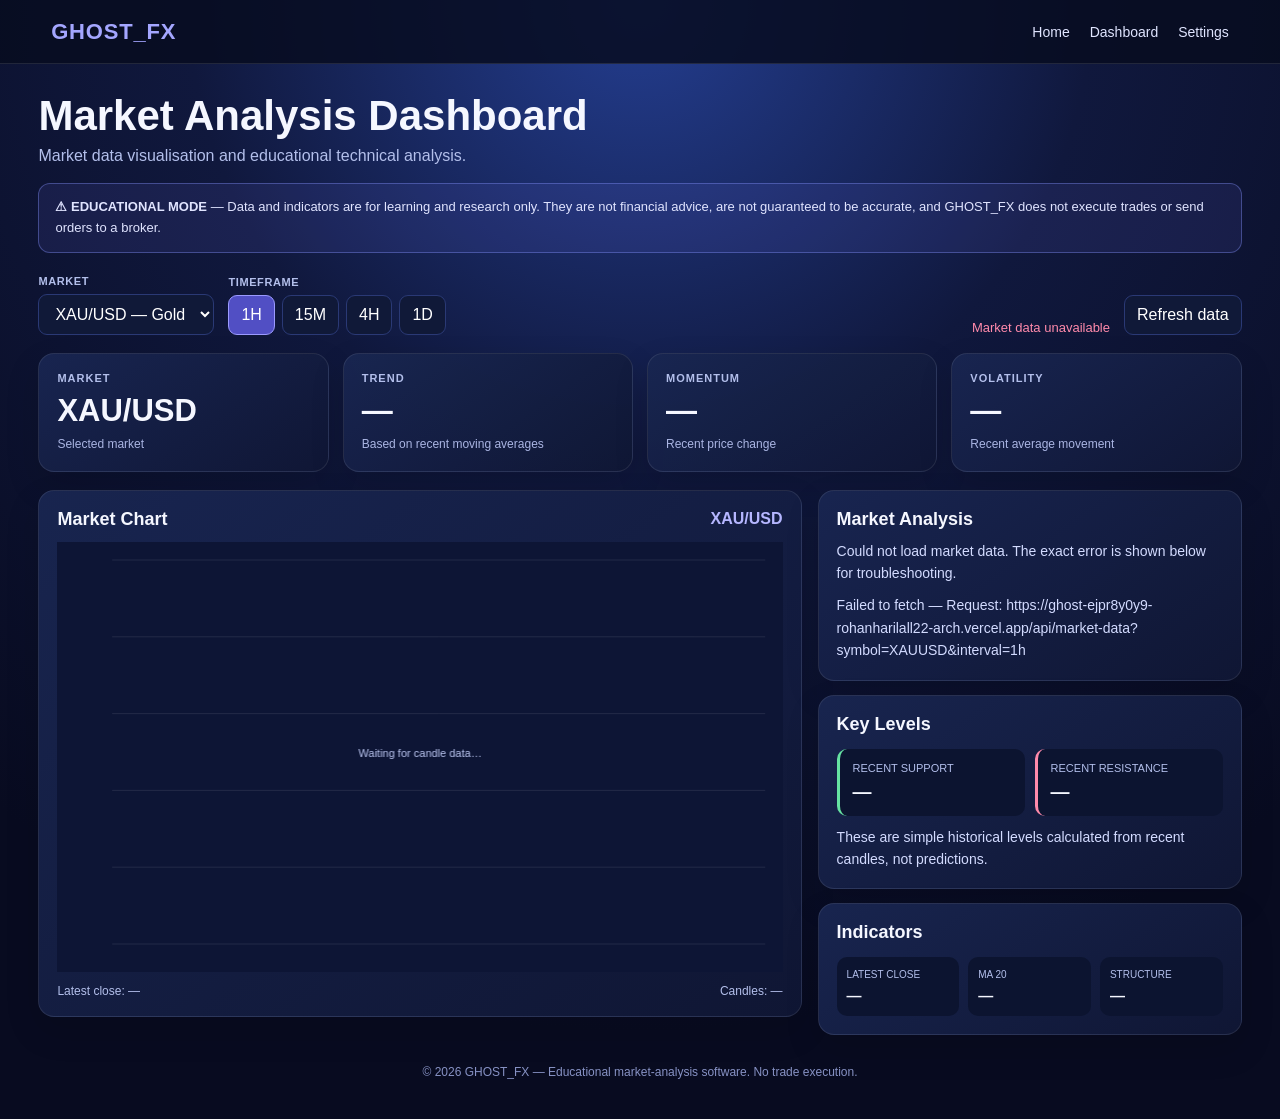
==== commit 4156026a: "Revamp dashboard layout and improve market data handling Refactor dashboard layout and styles for im" ====
--- a/dashboard.html
+++ b/dashboard.html
@@ -1,1088 +1,173 @@
 <!DOCTYPE html>
 <html lang="en">
 <head>
-<meta charset="UTF-8">
-<meta name="viewport" content="width=device-width, initial-scale=1.0">
+  <meta charset="UTF-8">
+  <meta name="viewport" content="width=device-width, initial-scale=1">
+  <title>GHOST_FX — Market Analysis</title>
+  <style>
+    :root{color-scheme:dark;--bg:#080b20;--panel:#121a42;--panel2:#172451;--line:#2a3975;--text:#f5f7ff;--muted:#b3bfeb;--accent:#8b8cff;--green:#66e3a2;--red:#ff8aab;--yellow:#ffd27a}
+    *{box-sizing:border-box}
+    body{margin:0;font-family:Arial,Helvetica,sans-serif;color:var(--text);background:radial-gradient(circle at top,#243e91 0,#10183d 35%,var(--bg) 80%);min-height:100vh}
+    nav{min-height:64px;display:flex;align-items:center;justify-content:space-between;gap:16px;padding:14px 4%;border-bottom:1px solid #ffffff1b;background:#080c20d9;position:sticky;top:0;z-index:3}
+    .logo{font-size:22px;font-weight:900;letter-spacing:.8px;color:#a4a6ff}
+    .navlinks{display:flex;gap:20px;flex-wrap:wrap}.navlinks a{color:#e0e5ff;text-decoration:none;font-size:14px}.navlinks a:hover{color:#fff;text-decoration:underline}
+    main{width:min(1440px,94%);margin:28px auto 40px}.heading{margin-bottom:18px}.heading h1{font-size:clamp(28px,4vw,42px);margin:0 0 7px}.heading p{color:var(--muted);margin:0}
+    .notice{padding:13px 16px;border:1px solid #8795ff60;background:#777cff1b;border-radius:12px;color:#e0e4ff;margin:18px 0 22px;font-size:13px;line-height:1.6}
+    .controls{display:flex;align-items:end;gap:14px;flex-wrap:wrap;margin-bottom:18px}.field label{display:block;font-size:11px;color:var(--muted);margin:0 0 7px;font-weight:700;letter-spacing:.6px}.field select,button{background:#101938;color:#fff;border:1px solid var(--line);border-radius:9px;padding:10px 12px;font:inherit}.field select{min-width:155px}button{cursor:pointer}button:hover,button:focus-visible{border-color:var(--accent);outline:none}.timeframes{display:flex;gap:7px}.timeframes button.active{background:#514fc4;border-color:#9b9aff}.status{margin-left:auto;font-size:13px;color:var(--yellow);min-width:200px;text-align:right}.status.ok{color:var(--green)}.status.error{color:var(--red)}
+    .metrics{display:grid;grid-template-columns:repeat(4,minmax(0,1fr));gap:14px;margin-bottom:18px}.card,.box{background:linear-gradient(145deg,#192651f5,#101735f5);border:1px solid #ffffff17;border-radius:16px;padding:18px;box-shadow:0 14px 34px #00000020;min-width:0}.eyebrow{font-size:11px;color:var(--muted);text-transform:uppercase;letter-spacing:1px;font-weight:700}.metric{font-size:clamp(22px,2.8vw,31px);font-weight:800;margin-top:9px;overflow-wrap:anywhere}.small{font-size:12px;color:#aab5e3;margin-top:6px;line-height:1.5}
+    .main-grid{display:grid;grid-template-columns:minmax(0,1.8fr) minmax(270px,1fr);gap:16px;align-items:start}.chart-title{display:flex;justify-content:space-between;align-items:center;gap:12px;margin-bottom:12px}.chart-title h2,.box h2{font-size:18px;margin:0}.symbol{font-weight:800;color:#b5b6ff}.chart-wrap{height:430px;width:100%;position:relative}canvas{width:100%;height:100%;display:block}.chart-footer{display:flex;gap:12px;justify-content:space-between;flex-wrap:wrap;color:var(--muted);font-size:12px;margin-top:12px}.side{display:grid;gap:14px}.box p{color:#d3dbff;line-height:1.6;font-size:14px;margin:10px 0 0}.levels{display:grid;grid-template-columns:1fr 1fr;gap:10px;margin-top:14px}.level{border-radius:10px;padding:13px;background:#0c1430}.level.support{border-left:3px solid var(--green)}.level.resistance{border-left:3px solid var(--red)}.level span{display:block;font-size:11px;color:var(--muted);text-transform:uppercase}.level strong{display:block;margin-top:7px;font-size:19px;overflow-wrap:anywhere}.indicators{display:grid;grid-template-columns:repeat(3,minmax(0,1fr));gap:9px;margin-top:14px}.indicator{padding:12px 10px;background:#0c1430;border-radius:10px;min-width:0}.indicator span{display:block;color:var(--muted);font-size:10px}.indicator strong{display:block;margin-top:7px;font-size:15px;overflow-wrap:anywhere}.error-detail{color:var(--red)!important;overflow-wrap:anywhere}.footer{text-align:center;color:#8792c4;padding:30px 0 0;font-size:12px}
+    @media(max-width:900px){.main-grid{grid-template-columns:1fr}.metrics{grid-template-columns:repeat(2,minmax(0,1fr))}.chart-wrap{height:360px}.status{width:100%;margin-left:0;text-align:left}}
+    @media(max-width:520px){nav{align-items:flex-start;flex-direction:column}.navlinks{gap:14px}.metrics{grid-template-columns:1fr 1fr}.card,.box{padding:14px}.chart-wrap{height:300px}.levels{grid-template-columns:1fr 1fr}.indicators{grid-template-columns:1fr 1fr}}
+  </style>
+</head>
+<body>
+  <nav>
+    <div class="logo">GHOST_FX</div>
+    <div class="navlinks"><a href="index.html">Home</a><a href="dashboard.html">Dashboard</a><a href="settings.html">Settings</a></div>
+  </nav>
+  <main>
+    <header class="heading"><h1>Market Analysis Dashboard</h1><p>Market data visualisation and educational technical analysis.</p></header>
+    <div class="notice"><strong>⚠ EDUCATIONAL MODE</strong> — Data and indicators are for learning and research only. They are not financial advice, are not guaranteed to be accurate, and GHOST_FX does not execute trades or send orders to a broker.</div>
+    <section class="controls" aria-label="Market controls">
+      <div class="field"><label for="marketSelect">MARKET</label><select id="marketSelect"><option value="XAU/USD">XAU/USD — Gold</option><option value="EUR/USD">EUR/USD</option><option value="GBP/USD">GBP/USD</option><option value="USD/JPY">USD/JPY</option></select></div>
+      <div class="field"><label>TIMEFRAME</label><div class="timeframes"><button type="button" class="tf active" data-interval="1h">1H</button><button type="button" class="tf" data-interval="15m">15M</button><button type="button" class="tf" data-interval="4h">4H</button><button type="button" class="tf" data-interval="1d">1D</button></div></div>
+      <div id="status" class="status" role="status" aria-live="polite">Waiting for market data…</div>
+      <button type="button" id="refreshButton">Refresh data</button>
+    </section>
+    <section class="metrics">
+      <div class="card"><div class="eyebrow">Market</div><div class="metric" id="marketName">XAU/USD</div><div class="small">Selected market</div></div>
+      <div class="card"><div class="eyebrow">Trend</div><div class="metric" id="trendValue">—</div><div class="small">Based on recent moving averages</div></div>
+      <div class="card"><div class="eyebrow">Momentum</div><div class="metric" id="momentumValue">—</div><div class="small">Recent price change</div></div>
+      <div class="card"><div class="eyebrow">Volatility</div><div class="metric" id="volatilityValue">—</div><div class="small">Recent average movement</div></div>
+    </section>
+    <section class="main-grid">
+      <div class="card">
+        <div class="chart-title"><h2>Market Chart</h2><div class="symbol" id="chartSymbol">XAU/USD</div></div>
+        <div class="chart-wrap"><canvas id="marketChart" aria-label="Recent market candle chart"></canvas></div>
+        <div class="chart-footer"><span id="priceText">Latest close: —</span><span id="candleText">Candles: —</span></div>
+      </div>
+      <aside class="side">
+        <div class="box"><h2>Market Analysis</h2><p id="analysisText">Loading market data…</p><p class="small" id="errorDetail"></p></div>
+        <div class="box"><h2>Key Levels</h2><div class="levels"><div class="level support"><span>Recent support</span><strong id="supportValue">—</strong></div><div class="level resistance"><span>Recent resistance</span><strong id="resistanceValue">—</strong></div></div><p class="small">These are simple historical levels calculated from recent candles, not predictions.</p></div>
+        <div class="box"><h2>Indicators</h2><div class="indicators"><div class="indicator"><span>LATEST CLOSE</span><strong id="priceIndicator">—</strong></div><div class="indicator"><span>MA 20</span><strong id="maIndicator">—</strong></div><div class="indicator"><span>STRUCTURE</span><strong id="stateIndicator">—</strong></div></div></div>
+      </aside>
+    </section>
+    <div class="footer">© 2026 GHOST_FX — Educational market-analysis software. No trade execution.</div>
+  </main>
+<script>
+'use strict';
 
-<title>GHOST_FX — Market Analysis</title>
+// This is the Vercel deployment whose API returned candle data in the test.
+// Keep all dashboard requests pointed at this single API base URL.
+const API_BASE_URL = 'https://ghost-ejpr8y0y9-rohanharilall22-arch.vercel.app';
+const MARKET_SYMBOLS = {'XAU/USD':'XAUUSD','EUR/USD':'EURUSD','GBP/USD':'GBPUSD','USD/JPY':'USDJPY'};
+let selectedMarket = 'XAU/USD';
+let selectedInterval = '1h';
+let candles = [];
+const el = id => document.getElementById(id);
+const canvas = el('marketChart');
+const ctx = canvas.getContext('2d');
 
-<style>
-* {
-    box-sizing: border-box;
+function priceDigits() { return selectedMarket === 'XAU/USD' ? 2 : selectedMarket === 'USD/JPY' ? 3 : 5; }
+function price(value) { return Number.isFinite(value) ? value.toFixed(priceDigits()) : '—'; }
+function average(values) { return values.length ? values.reduce((sum, value) => sum + value, 0) / values.length : null; }
+function movingAverage(values, count) { return values.length >= count ? average(values.slice(-count)) : null; }
+function setStatus(message, state='') { el('status').textContent = message; el('status').className = `status ${state}`; }
+
+function drawChart(data) {
+  const rect = canvas.getBoundingClientRect();
+  if (!rect.width || !rect.height) return;
+  const dpr = window.devicePixelRatio || 1;
+  canvas.width = Math.round(rect.width * dpr);
+  canvas.height = Math.round(rect.height * dpr);
+  ctx.setTransform(dpr, 0, 0, dpr, 0, 0);
+  const w = rect.width, h = rect.height;
+  ctx.clearRect(0, 0, w, h);
+  ctx.fillStyle = '#0d1535'; ctx.fillRect(0, 0, w, h);
+  const pad = {l:55,r:18,t:18,b:28};
+  ctx.font = '11px Arial'; ctx.lineWidth = 1;
+  for(let i=0;i<=5;i++) {
+    const y = pad.t + (h-pad.t-pad.b)*i/5;
+    ctx.strokeStyle = '#ffffff17'; ctx.beginPath(); ctx.moveTo(pad.l,y); ctx.lineTo(w-pad.r,y); ctx.stroke();
+  }
+  if (!data.length) {
+    ctx.fillStyle = '#bac5f0'; ctx.textAlign = 'center'; ctx.fillText('Waiting for candle data…', w/2, h/2); return;
+  }
+  const visible = data.slice(-60);
+  const lows = visible.map(c=>c.low), highs = visible.map(c=>c.high);
+  const min = Math.min(...lows), max = Math.max(...highs);
+  const range = (max-min) || Math.max(Math.abs(max)*0.001, 1);
+  const plotH = h-pad.t-pad.b, plotW = w-pad.l-pad.r;
+  const yOf = value => pad.t + (max-value)/range*plotH;
+  ctx.fillStyle='#b6c3f3'; ctx.textAlign='right'; ctx.textBaseline='middle';
+  for(let i=0;i<=5;i++) { const v=max-range*i/5; ctx.fillText(price(v), pad.l-8, pad.t+plotH*i/5); }
+  const step = plotW/visible.length, bodyW = Math.max(2, Math.min(10, step*0.62));
+  visible.forEach((c,i)=>{
+    const x=pad.l+step*(i+0.5), up=c.close>=c.open, col=up?'#58d99a':'#ff7898';
+    ctx.strokeStyle=col;ctx.lineWidth=1.2;ctx.beginPath();ctx.moveTo(x,yOf(c.high));ctx.lineTo(x,yOf(c.low));ctx.stroke();
+    const y1=yOf(c.open),y2=yOf(c.close), bh=Math.max(1.5,Math.abs(y2-y1));
+    ctx.fillStyle=col;ctx.fillRect(x-bodyW/2,Math.min(y1,y2),bodyW,bh);
+  });
+  const last=visible[visible.length-1];
+  ctx.strokeStyle='#b8b6ff';ctx.setLineDash([4,4]);ctx.beginPath();ctx.moveTo(pad.l,yOf(last.close));ctx.lineTo(w-pad.r,yOf(last.close));ctx.stroke();ctx.setLineDash([]);
 }
 
-body {
-    margin: 0;
-    font-family: Arial, Helvetica, sans-serif;
-    background:
-        radial-gradient(circle at top, #171b55 0%, #08091d 45%, #05060f 100%);
-    color: white;
-    min-height: 100vh;
+function updateAnalysis(data) {
+  if (!data.length) throw new Error('The API returned no valid candles.');
+  const closes=data.map(c=>c.close), last=data[data.length-1];
+  const ma10=movingAverage(closes,10), ma20=movingAverage(closes,20);
+  const support=Math.min(...data.slice(-30).map(c=>c.low));
+  const resistance=Math.max(...data.slice(-30).map(c=>c.high));
+  const old=closes[Math.max(0,closes.length-10)];
+  const momentumPct=old ? ((last.close-old)/old)*100 : 0;
+  const trend=(ma10===null||ma20===null)?'Not enough data':ma10>ma20?'Upward structure':ma10<ma20?'Downward structure':'Mixed / neutral';
+  const momentum=Math.abs(momentumPct)<0.05?'Low':momentumPct>0?'Positive':'Negative';
+  const moves=[];
+  const recent=data.slice(-20);
+  for(let i=1;i<recent.length;i++){const prev=recent[i-1].close;if(prev) moves.push(Math.abs((recent[i].close-prev)/prev)*100);}
+  const vol=average(moves);
+  const volatility=vol===null?'Not enough data':vol<0.1?'Relatively calm':vol<0.35?'Moderate':'Elevated';
+  el('marketName').textContent=selectedMarket;el('chartSymbol').textContent=selectedMarket;
+  el('trendValue').textContent=trend;el('momentumValue').textContent=`${momentum} (${momentumPct.toFixed(2)}%)`;el('volatilityValue').textContent=volatility;
+  el('supportValue').textContent=price(support);el('resistanceValue').textContent=price(resistance);
+  el('priceIndicator').textContent=price(last.close);el('maIndicator').textContent=price(ma20);el('stateIndicator').textContent=trend;
+  el('priceText').textContent=`Latest close: ${price(last.close)}`;el('candleText').textContent=`Candles: ${data.length}`;
+  el('analysisText').textContent=`Recent candles show ${trend.toLowerCase()}. Momentum is ${momentum.toLowerCase()} (${momentumPct.toFixed(2)}% across the recent comparison window), and recent volatility is ${volatility.toLowerCase()}. These calculations describe historical data only; they do not predict future prices.`;
 }
 
-nav {
-    height: 70px;
-    display: flex;
-    align-items: center;
-    justify-content: space-between;
-    padding: 0 5%;
-    border-bottom: 1px solid rgba(255,255,255,0.08);
-    background: rgba(5,6,20,0.85);
+async function loadMarketData() {
+  setStatus('Loading market data…');
+  el('errorDetail').textContent='';
+  el('analysisText').textContent='Retrieving the selected market data…';
+  const params=new URLSearchParams({symbol:MARKET_SYMBOLS[selectedMarket],interval:selectedInterval});
+  const url=`${API_BASE_URL}/api/market-data?${params.toString()}`;
+  try {
+    const response=await fetch(url,{method:'GET',cache:'no-store'});
+    const body=await response.text();
+    let result;
+    try { result=JSON.parse(body); } catch { throw new Error(`API returned a non-JSON response (HTTP ${response.status}).`); }
+    if(!response.ok) throw new Error(result.error || `API request failed (HTTP ${response.status}).`);
+    if(!Array.isArray(result.candles)) throw new Error('API response did not contain a candles array.');
+    const cleaned=result.candles.map(c=>({time:Number(c.time),open:Number(c.open),high:Number(c.high),low:Number(c.low),close:Number(c.close)})).filter(c=>Object.values(c).every(Number.isFinite));
+    if(!cleaned.length) throw new Error('The API returned zero valid candles.');
+    candles=cleaned;
+    drawChart(candles);updateAnalysis(candles);
+    setStatus('● Market data connected','ok');
+  } catch(error) {
+    console.error('GHOST_FX market-data request failed:',error,'URL:',url);
+    candles=[];drawChart([]);setStatus('Market data unavailable','error');
+    el('analysisText').textContent='Could not load market data. The exact error is shown below for troubleshooting.';
+    el('errorDetail').textContent=`${error.message || 'Unknown error'} — Request: ${url}`;
+    el('trendValue').textContent='—';el('momentumValue').textContent='—';el('volatilityValue').textContent='—';
+    el('supportValue').textContent='—';el('resistanceValue').textContent='—';el('priceIndicator').textContent='—';el('maIndicator').textContent='—';el('stateIndicator').textContent='—';el('priceText').textContent='Latest close: —';el('candleText').textContent='Candles: —';
+  }
 }
 
-.logo {
-    font-size: 24px;
-    font-weight: 800;
-    letter-spacing: 1px;
-    color: #8d8cff;
-}
-
-.nav-links {
-    display: flex;
-    gap: 25px;
-}
-
-.nav-links a {
-    color: #ddd;
-    text-decoration: none;
-    font-size: 14px;
-}
-
-.nav-links a:hover {
-    color: white;
-}
-
-.container {
-    width: 92%;
-    max-width: 1450px;
-    margin: 35px auto;
-}
-
-.header {
-    margin-bottom: 25px;
-}
-
-.header h1 {
-    font-size: 42px;
-    margin: 0 0 8px;
-}
-
-.header p {
-    color: #aeb2cc;
-    margin: 0;
-}
-
-.notice {
-    margin: 20px 0;
-    padding: 14px 18px;
-    border: 1px solid rgba(150,140,255,0.35);
-    background: rgba(100,90,255,0.12);
-    border-radius: 12px;
-    color: #d9d8ff;
-    font-size: 14px;
-}
-
-.controls {
-    display: flex;
-    flex-wrap: wrap;
-    gap: 15px;
-    align-items: center;
-    margin-bottom: 20px;
-}
-
-label {
-    color: #aeb2cc;
-    font-size: 13px;
-}
-
-select,
-button {
-    background: #11142e;
-    color: white;
-    border: 1px solid #34385f;
-    border-radius: 8px;
-    padding: 10px 14px;
-    cursor: pointer;
-}
-
-button:hover {
-    background: #1b2050;
-}
-
-button.active {
-    background: #5149d9;
-    border-color: #7770ff;
-}
-
-.status {
-    margin-left: auto;
-    font-size: 13px;
-    color: #8fe6a9;
-}
-
-.metrics {
-    display: grid;
-    grid-template-columns: repeat(4, 1fr);
-    gap: 15px;
-    margin-bottom: 20px;
-}
-
-.card {
-    background: rgba(18,20,52,0.85);
-    border: 1px solid rgba(255,255,255,0.08);
-    border-radius: 15px;
-    padding: 20px;
-    box-shadow: 0 10px 30px rgba(0,0,0,0.2);
-}
-
-.card-title {
-    color: #aeb2cc;
-    font-size: 12px;
-    text-transform: uppercase;
-    letter-spacing: 1px;
-}
-
-.metric-value {
-    font-size: 28px;
-    font-weight: 800;
-    margin-top: 8px;
-}
-
-.metric-small {
-    color: #8f94b5;
-    font-size: 12px;
-    margin-top: 5px;
-}
-
-.main-grid {
-    display: grid;
-    grid-template-columns: 2fr 1fr;
-    gap: 20px;
-}
-
-.chart-card {
-    min-height: 520px;
-}
-
-.chart-header {
-    display: flex;
-    justify-content: space-between;
-    align-items: center;
-    margin-bottom: 15px;
-}
-
-.chart-header h2 {
-    margin: 0;
-    font-size: 20px;
-}
-
-.chart-symbol {
-    color: #999cff;
-    font-weight: bold;
-}
-
-canvas {
-    width: 100%;
-    height: 420px;
-    display: block;
-    background:
-        linear-gradient(rgba(255,255,255,0.035) 1px, transparent 1px),
-        linear-gradient(90deg, rgba(255,255,255,0.035) 1px, transparent 1px);
-    background-size: 50px 50px;
-    border-radius: 10px;
-}
-
-.chart-info {
-    display: flex;
-    justify-content: space-between;
-    margin-top: 12px;
-    color: #9095b5;
-    font-size: 12px;
-}
-
-.analysis-panel {
-    display: flex;
-    flex-direction: column;
-    gap: 15px;
-}
-
-.analysis-box {
-    background: rgba(18,20,52,0.85);
-    border: 1px solid rgba(255,255,255,0.08);
-    border-radius: 15px;
-    padding: 20px;
-}
-
-.analysis-box h3 {
-    margin: 0 0 12px;
-    font-size: 17px;
-}
-
-.analysis-text {
-    color: #b8bdd7;
-    line-height: 1.6;
-    font-size: 14px;
-}
-
-.levels {
-    display: grid;
-    grid-template-columns: 1fr 1fr;
-    gap: 12px;
-}
-
-.level {
-    padding: 15px;
-    border-radius: 10px;
-    background: #10132e;
-}
-
-.level span {
-    display: block;
-    color: #8f94b5;
-    font-size: 11px;
-    text-transform: uppercase;
-}
-
-.level strong {
-    display: block;
-    margin-top: 7px;
-    font-size: 20px;
-}
-
-.support {
-    border-left: 3px solid #5fe09b;
-}
-
-.resistance {
-    border-left: 3px solid #ff6f91;
-}
-
-.indicators {
-    display: grid;
-    grid-template-columns: repeat(3, 1fr);
-    gap: 12px;
-}
-
-.indicator {
-    background: #10132e;
-    padding: 15px;
-    border-radius: 10px;
-}
-
-.indicator-name {
-    color: #8f94b5;
-    font-size: 11px;
-}
-
-.indicator-value {
-    margin-top: 7px;
-    font-size: 18px;
-    font-weight: bold;
-}
-
-.loading {
-    color: #aaa;
-}
-
-.error {
-    color: #ff8d9f;
-}
-
-.footer {
-    text-align: center;
-    color: #656a89;
-    padding: 40px 0;
-    font-size: 12px;
-}
-
-@media(max-width: 950px) {
-    .metrics {
-        grid-template-columns: repeat(2, 1fr);
-    }
-
-    .main-grid {
-        grid-template-columns: 1fr;
-    }
-}
-
-@media(max-width: 600px) {
-    .metrics {
-        grid-template-columns: 1fr;
-    }
-
-    .indicators {
-        grid-template-columns: 1fr;
-    }
-
-    .header h1 {
-        font-size: 30px;
-    }
-
-    .status {
-        width: 100%;
-        margin-left: 0;
-    }
-}
-</style>
-</head>
-
-<body>
-
-<nav>
-    <div class="logo">GHOST_FX</div>
-
-    <div class="nav-links">
-        <a href="index.html">Home</a>
-        <a href="dashboard.html">Dashboard</a>
-        <a href="settings.html">Settings</a>
-    </div>
-</nav>
-
-<div class="container">
-
-    <div class="header">
-        <h1>Market Analysis Dashboard</h1>
-        <p>
-            Real market-data visualization and educational technical analysis.
-        </p>
-    </div>
-
-    <div class="notice">
-        ⚠️ <strong>EDUCATIONAL MODE</strong> — GHOST_FX displays market data
-        and analytical observations for learning and research. It does not
-        execute trades or send orders to a broker.
-    </div>
-
-    <div class="controls">
-
-        <div>
-            <label>MARKET</label><br>
-            <select id="marketSelect">
-                <option value="XAU/USD">XAU/USD — Gold</option>
-                <option value="EUR/USD">EUR/USD</option>
-                <option value="GBP/USD">GBP/USD</option>
-                <option value="USD/JPY">USD/JPY</option>
-            </select>
-        </div>
-
-        <div>
-            <label>TIMEFRAME</label><br>
-
-            <button class="timeframe active" data-interval="1h">
-                1H
-            </button>
-
-            <button class="timeframe" data-interval="15m">
-                15M
-            </button>
-
-            <button class="timeframe" data-interval="4h">
-                4H
-            </button>
-
-            <button class="timeframe" data-interval="1d">
-                1D
-            </button>
-        </div>
-
-        <div class="status" id="status">
-            Waiting for market data...
-        </div>
-
-    </div>
-
-    <div class="metrics">
-
-        <div class="card">
-            <div class="card-title">Market</div>
-            <div class="metric-value" id="marketName">XAU/USD</div>
-            <div class="metric-small">Selected market</div>
-        </div>
-
-        <div class="card">
-            <div class="card-title">Trend</div>
-            <div class="metric-value" id="trendValue">--</div>
-            <div class="metric-small">Educational indicator</div>
-        </div>
-
-        <div class="card">
-            <div class="card-title">Momentum</div>
-            <div class="metric-value" id="momentumValue">--</div>
-            <div class="metric-small">Educational indicator</div>
-        </div>
-
-        <div class="card">
-            <div class="card-title">Volatility</div>
-            <div class="metric-value" id="volatilityValue">--</div>
-            <div class="metric-small">Educational indicator</div>
-        </div>
-
-    </div>
-
-    <div class="main-grid">
-
-        <div class="card chart-card">
-
-            <div class="chart-header">
-                <h2>Market Chart</h2>
-                <div class="chart-symbol" id="chartSymbol">
-                    XAU/USD
-                </div>
-            </div>
-
-            <canvas id="marketChart"></canvas>
-
-            <div class="chart-info">
-                <span id="priceText">Price: --</span>
-                <span id="candleText">Candles: --</span>
-            </div>
-
-        </div>
-
-        <div class="analysis-panel">
-
-            <div class="analysis-box">
-
-                <h3>🧠 Market Analysis</h3>
-
-                <div id="analysisText" class="analysis-text">
-                    Loading market data...
-                </div>
-
-            </div>
-
-            <div class="analysis-box">
-
-                <h3>📍 Key Levels</h3>
-
-                <div class="levels">
-
-                    <div class="level support">
-                        <span>Support</span>
-                        <strong id="supportValue">--</strong>
-                    </div>
-
-                    <div class="level resistance">
-                        <span>Resistance</span>
-                        <strong id="resistanceValue">--</strong>
-                    </div>
-
-                </div>
-
-            </div>
-
-            <div class="analysis-box">
-
-                <h3>📊 Indicators</h3>
-
-                <div class="indicators">
-
-                    <div class="indicator">
-                        <div class="indicator-name">PRICE</div>
-                        <div class="indicator-value" id="priceIndicator">
-                            --
-                        </div>
-                    </div>
-
-                    <div class="indicator">
-                        <div class="indicator-name">MA 20</div>
-                        <div class="indicator-value" id="maIndicator">
-                            --
-                        </div>
-                    </div>
-
-                    <div class="indicator">
-                        <div class="indicator-name">STATE</div>
-                        <div class="indicator-value" id="stateIndicator">
-                            --
-                        </div>
-                    </div>
-
-                </div>
-
-            </div>
-
-        </div>
-
-    </div>
-
-    <div class="footer">
-        © 2026 GHOST_FX — Educational market-analysis software.
-    </div>
-
-</div>
-
-<script>
-
-const API_BASE_URL =
-"https://ghost-dmold76gv-rohanharilall22-arch.vercel.app";
-
-const marketMap = {
-    "XAU/USD": "XAUUSD",
-    "EUR/USD": "EURUSD",
-    "GBP/USD": "GBPUSD",
-    "USD/JPY": "USDJPY"
-};
-
-let currentMarket = "XAU/USD";
-let currentInterval = "1h";
-let candles = [];
-
-const marketSelect =
-document.getElementById("marketSelect");
-
-const status =
-document.getElementById("status");
-
-const canvas =
-document.getElementById("marketChart");
-
-const ctx =
-canvas.getContext("2d");
-
-
-function calculateMA(values, period = 20) {
-
-    if (values.length < period) {
-        return null;
-    }
-
-    const recent =
-        values.slice(values.length - period);
-
-    return recent.reduce(
-        (sum, value) => sum + value,
-        0
-    ) / period;
-}
-
-
-function calculateSupport(data) {
-
-    if (!data.length) return null;
-
-    const lows =
-        data.map(c => c.low);
-
-    return Math.min(
-        ...lows.slice(-30)
-    );
-}
-
-
-function calculateResistance(data) {
-
-    if (!data.length) return null;
-
-    const highs =
-        data.map(c => c.high);
-
-    return Math.max(
-        ...highs.slice(-30)
-    );
-}
-
-
-function calculateTrend(data) {
-
-    if (data.length < 20) {
-        return 50;
-    }
-
-    const closes =
-        data.map(c => c.close);
-
-    const shortMA =
-        calculateMA(closes, 10);
-
-    const longMA =
-        calculateMA(closes, 20);
-
-    if (!shortMA || !longMA) {
-        return 50;
-    }
-
-    const difference =
-        ((shortMA - longMA) / longMA) * 100;
-
-    return Math.max(
-        0,
-        Math.min(
-            100,
-            50 + difference * 10
-        )
-    );
-}
-
-
-function calculateMomentum(data) {
-
-    if (data.length < 10) {
-        return 50;
-    }
-
-    const current =
-        data[data.length - 1].close;
-
-    const previous =
-        data[data.length - 10].close;
-
-    const change =
-        ((current - previous) / previous) * 100;
-
-    return Math.max(
-        0,
-        Math.min(
-            100,
-            50 + change * 15
-        )
-    );
-}
-
-
-function calculateVolatility(data) {
-
-    if (data.length < 10) {
-        return 0;
-    }
-
-    const recent =
-        data.slice(-20);
-
-    const returns = [];
-
-    for (let i = 1; i < recent.length; i++) {
-
-        const previous =
-            recent[i - 1].close;
-
-        const current =
-            recent[i].close;
-
-        returns.push(
-            Math.abs(
-                (current - previous) /
-                previous
-            ) * 100
-        );
-    }
-
-    const average =
-        returns.reduce(
-            (a,b) => a + b,
-            0
-        ) / returns.length;
-
-    return Math.min(
-        100,
-        average * 50
-    );
-}
-
-
-function getState(trend, momentum) {
-
-    if (trend > 60 && momentum > 55) {
-        return "Positive structure";
-    }
-
-    if (trend < 40 && momentum < 45) {
-        return "Negative structure";
-    }
-
-    return "Mixed / neutral";
-}
-
-
-function formatPrice(value) {
-
-    if (value === null ||
-        value === undefined ||
-        !Number.isFinite(value)) {
-        return "--";
-    }
-
-    return value.toFixed(4);
-}
-
-
-function drawChart(data) {
-
-    const rect =
-        canvas.getBoundingClientRect();
-
-    const dpr =
-        window.devicePixelRatio || 1;
-
-    canvas.width =
-        rect.width * dpr;
-
-    canvas.height =
-        rect.height * dpr;
-
-    ctx.setTransform(
-        dpr,
-        0,
-        0,
-        dpr,
-        0,
-        0
-    );
-
-    const width = rect.width;
-    const height = rect.height;
-
-    ctx.clearRect(
-        0,
-        0,
-        width,
-        height
-    );
-
-    if (!data.length) {
-        return;
-    }
-
-    const visible =
-        data.slice(-80);
-
-    const prices =
-        visible.map(c => c.close);
-
-    const min =
-        Math.min(...prices);
-
-    const max =
-        Math.max(...prices);
-
-    const range =
-        max - min || 1;
-
-    const padding = 30;
-
-    ctx.beginPath();
-
-    visible.forEach((candle, index) => {
-
-        const x =
-            padding +
-            index *
-            ((width - padding * 2) /
-            (visible.length - 1));
-
-        const y =
-            height -
-            padding -
-            ((candle.close - min) /
-            range) *
-            (height - padding * 2);
-
-        if (index === 0) {
-            ctx.moveTo(x,y);
-        } else {
-            ctx.lineTo(x,y);
-        }
-
-    });
-
-    ctx.strokeStyle = "#8580ff";
-    ctx.lineWidth = 2;
-    ctx.stroke();
-
-    const last =
-        visible[visible.length - 1];
-
-    const lastY =
-        height -
-        padding -
-        ((last.close - min) /
-        range) *
-        (height - padding * 2);
-
-    ctx.beginPath();
-
-    ctx.arc(
-        width - padding,
-        lastY,
-        4,
-        0,
-        Math.PI * 2
-    );
-
-    ctx.fillStyle = "#ffffff";
-    ctx.fill();
-}
-
-
-function updateAnalysis(data) {
-
-    if (!data.length) {
-        return;
-    }
-
-    const closes =
-        data.map(c => c.close);
-
-    const latest =
-        closes[closes.length - 1];
-
-    const ma20 =
-        calculateMA(closes,20);
-
-    const support =
-        calculateSupport(data);
-
-    const resistance =
-        calculateResistance(data);
-
-    const trend =
-        calculateTrend(data);
-
-    const momentum =
-        calculateMomentum(data);
-
-    const volatility =
-        calculateVolatility(data);
-
-    const state =
-        getState(
-            trend,
-            momentum
-        );
-
-    document.getElementById(
-        "trendValue"
-    ).textContent =
-        Math.round(trend) + "%";
-
-    document.getElementById(
-        "momentumValue"
-    ).textContent =
-        Math.round(momentum) + "%";
-
-    document.getElementById(
-        "volatilityValue"
-    ).textContent =
-        Math.round(volatility) + "%";
-
-    document.getElementById(
-        "supportValue"
-    ).textContent =
-        formatPrice(support);
-
-    document.getElementById(
-        "resistanceValue"
-    ).textContent =
-        formatPrice(resistance);
-
-    document.getElementById(
-        "priceIndicator"
-    ).textContent =
-        formatPrice(latest);
-
-    document.getElementById(
-        "maIndicator"
-    ).textContent =
-        formatPrice(ma20);
-
-    document.getElementById(
-        "stateIndicator"
-    ).textContent =
-        state;
-
-    document.getElementById(
-        "priceText"
-    ).textContent =
-        "Price: " +
-        formatPrice(latest);
-
-    document.getElementById(
-        "candleText"
-    ).textContent =
-        "Candles: " +
-        data.length;
-
-    let explanation =
-        "The current market structure is being evaluated from recent price data. ";
-
-    if (trend > 60) {
-        explanation +=
-            "Recent prices are showing stronger upward structure compared with the selected moving-average baseline. ";
-    } else if (trend < 40) {
-        explanation +=
-            "Recent prices are showing weaker downward structure compared with the selected moving-average baseline. ";
-    } else {
-        explanation +=
-            "The recent structure is mixed and does not show a strong directional difference. ";
-    }
-
-    if (momentum > 60) {
-        explanation +=
-            "Recent momentum is relatively strong. ";
-    } else if (momentum < 40) {
-        explanation +=
-            "Recent momentum is relatively weak. ";
-    } else {
-        explanation +=
-            "Momentum is currently moderate. ";
-    }
-
-    if (volatility > 60) {
-        explanation +=
-            "Price movement has been relatively volatile.";
-    } else if (volatility < 30) {
-        explanation +=
-            "Price movement has been relatively calm.";
-    } else {
-        explanation +=
-            "Price movement is at a moderate volatility level.";
-    }
-
-    document.getElementById(
-        "analysisText"
-    ).textContent =
-        explanation;
-}
-
-
-async function loadMarketData() {
-
-    status.textContent =
-        "Loading market data...";
-
-    status.className =
-        "status";
-
-    try {
-
-        const symbol =
-            marketMap[currentMarket];
-
-        const url =
-            API_BASE_URL +
-            "/api/market-data?symbol=" +
-            encodeURIComponent(symbol) +
-            "&interval=" +
-            encodeURIComponent(currentInterval);
-
-        const response =
-            await fetch(url);
-
-        if (!response.ok) {
-            throw new Error(
-                "Server returned " +
-                response.status
-            );
-        }
-
-        const data =
-            await response.json();
-
-        if (!Array.isArray(data.candles)) {
-            throw new Error(
-                "No candle data returned."
-            );
-        }
-
-        candles =
-            data.candles;
-
-        document.getElementById(
-            "marketName"
-        ).textContent =
-            currentMarket;
-
-        document.getElementById(
-            "chartSymbol"
-        ).textContent =
-            currentMarket;
-
-        drawChart(candles);
-
-        updateAnalysis(candles);
-
-        status.textContent =
-            "● Market data connected";
-
-        status.style.color =
-            "#8fe6a9";
-
-    } catch (error) {
-
-        console.error(error);
-
-        status.textContent =
-            "Market data unavailable";
-
-        status.style.color =
-            "#ff8d9f";
-
-        document.getElementById(
-            "analysisText"
-        ).textContent =
-            "The market-data server could not be reached. Check the Vercel deployment and API configuration.";
-    }
-}
-
-
-marketSelect.addEventListener(
-    "change",
-    function() {
-
-        currentMarket =
-            this.value;
-
-        loadMarketData();
-    }
-);
-
-
-document.querySelectorAll(
-    ".timeframe"
-).forEach(button => {
-
-    button.addEventListener(
-        "click",
-        function() {
-
-            document.querySelectorAll(
-                ".timeframe"
-            ).forEach(btn =>
-                btn.classList.remove("active")
-            );
-
-            this.classList.add("active");
-
-            currentInterval =
-                this.dataset.interval;
-
-            loadMarketData();
-        }
-    );
-
-});
-
-
-window.addEventListener(
-    "resize",
-    function() {
-
-        if (candles.length) {
-            drawChart(candles);
-        }
-
-    }
-);
-
-
+el('marketSelect').addEventListener('change',event=>{selectedMarket=event.target.value;loadMarketData();});
+document.querySelectorAll('.tf').forEach(button=>button.addEventListener('click',()=>{document.querySelectorAll('.tf').forEach(b=>b.classList.remove('active'));button.classList.add('active');selectedInterval=button.dataset.interval;loadMarketData();}));
+el('refreshButton').addEventListener('click',loadMarketData);
+window.addEventListener('resize',()=>drawChart(candles));
 loadMarketData();
-
-setInterval(
-    loadMarketData,
-    60000
-);
-
 </script>
-
 </body>
 </html>
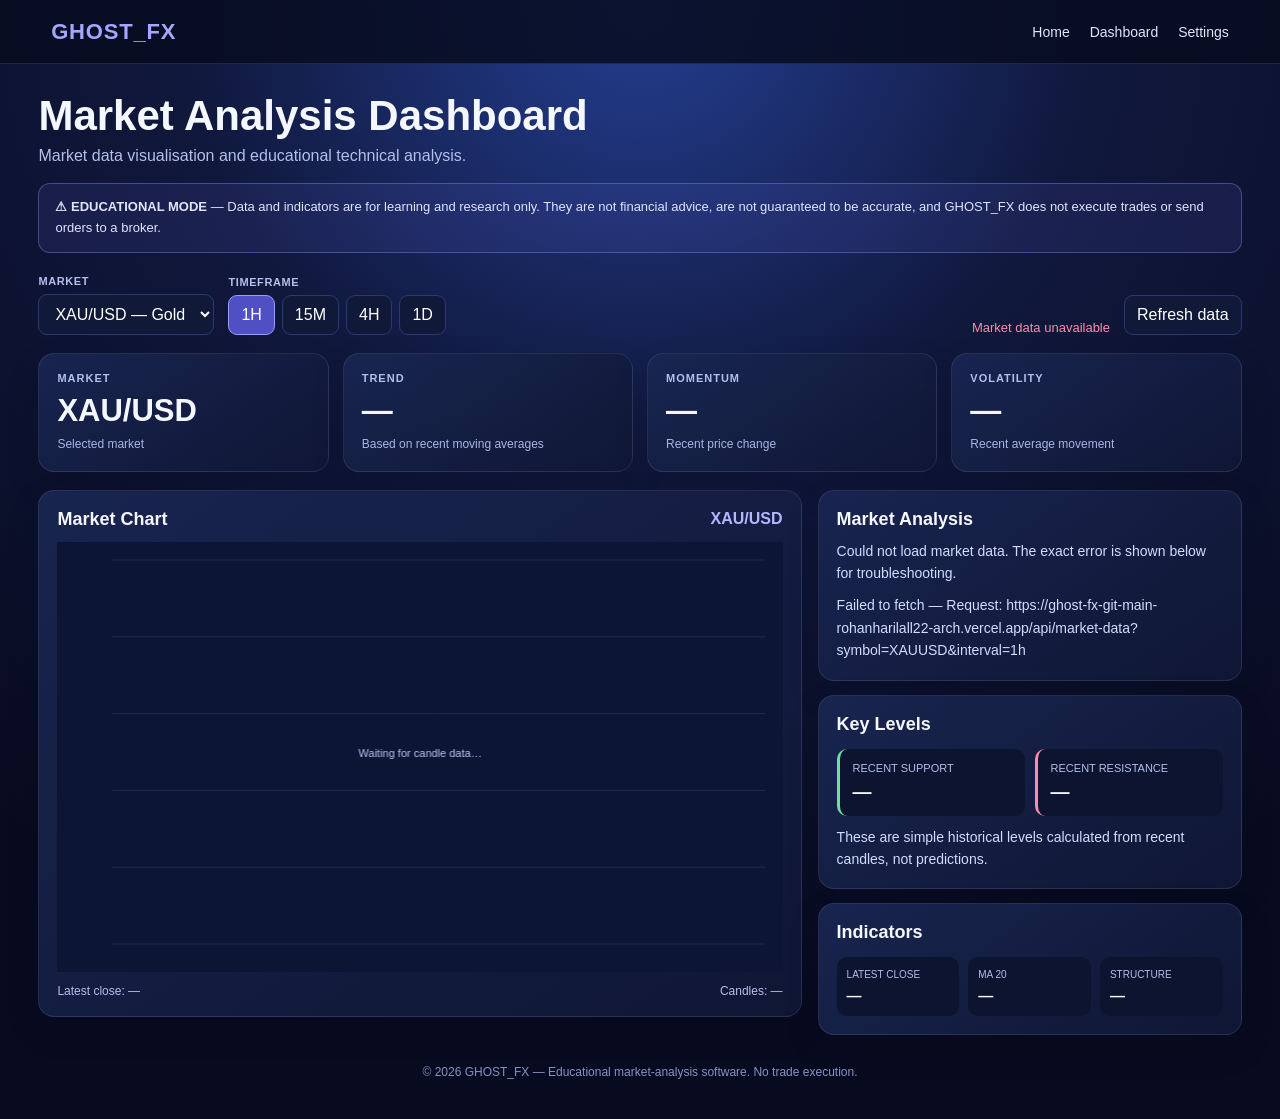
==== commit dd7d7997: "Update API base URL for dashboard" ====
--- a/dashboard.html
+++ b/dashboard.html
@@ -59,7 +59,7 @@
 
 // This is the Vercel deployment whose API returned candle data in the test.
 // Keep all dashboard requests pointed at this single API base URL.
-const API_BASE_URL = 'https://ghost-ejpr8y0y9-rohanharilall22-arch.vercel.app';
+const API_BASE_URL = 'https://ghost-fx-git-main-rohanharilall22-arch.vercel.app';
 const MARKET_SYMBOLS = {'XAU/USD':'XAUUSD','EUR/USD':'EURUSD','GBP/USD':'GBPUSD','USD/JPY':'USDJPY'};
 let selectedMarket = 'XAU/USD';
 let selectedInterval = '1h';
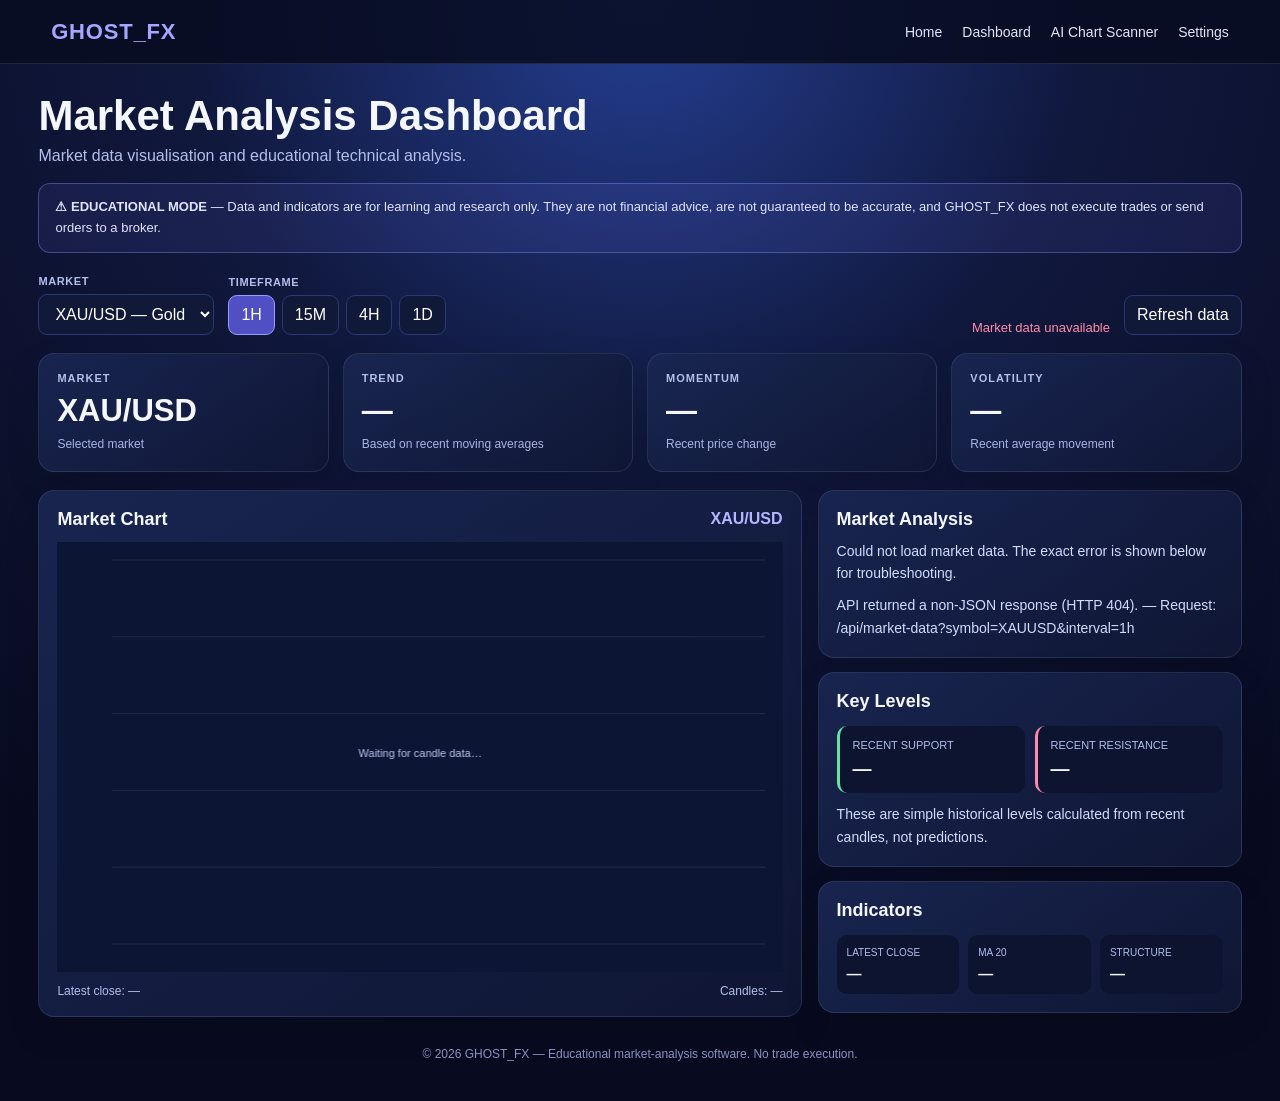
==== commit 218b905e: "Update navigation links and API base URL" ====
--- a/dashboard.html
+++ b/dashboard.html
@@ -23,7 +23,7 @@
 <body>
   <nav>
     <div class="logo">GHOST_FX</div>
-    <div class="navlinks"><a href="index.html">Home</a><a href="dashboard.html">Dashboard</a><a href="settings.html">Settings</a></div>
+    <div class="navlinks"><a href="index.html">Home</a><a href="dashboard.html">Dashboard</a><a href="chart-scanner.html">AI Chart Scanner</a><a href="settings.html">Settings</a></div>
   </nav>
   <main>
     <header class="heading"><h1>Market Analysis Dashboard</h1><p>Market data visualisation and educational technical analysis.</p></header>
@@ -59,7 +59,7 @@
 
 // This is the Vercel deployment whose API returned candle data in the test.
 // Keep all dashboard requests pointed at this single API base URL.
-const API_BASE_URL = 'https://ghost-fx-git-main-rohanharilall22-arch.vercel.app';
+const API_BASE_URL = '';
 const MARKET_SYMBOLS = {'XAU/USD':'XAUUSD','EUR/USD':'EURUSD','GBP/USD':'GBPUSD','USD/JPY':'USDJPY'};
 let selectedMarket = 'XAU/USD';
 let selectedInterval = '1h';
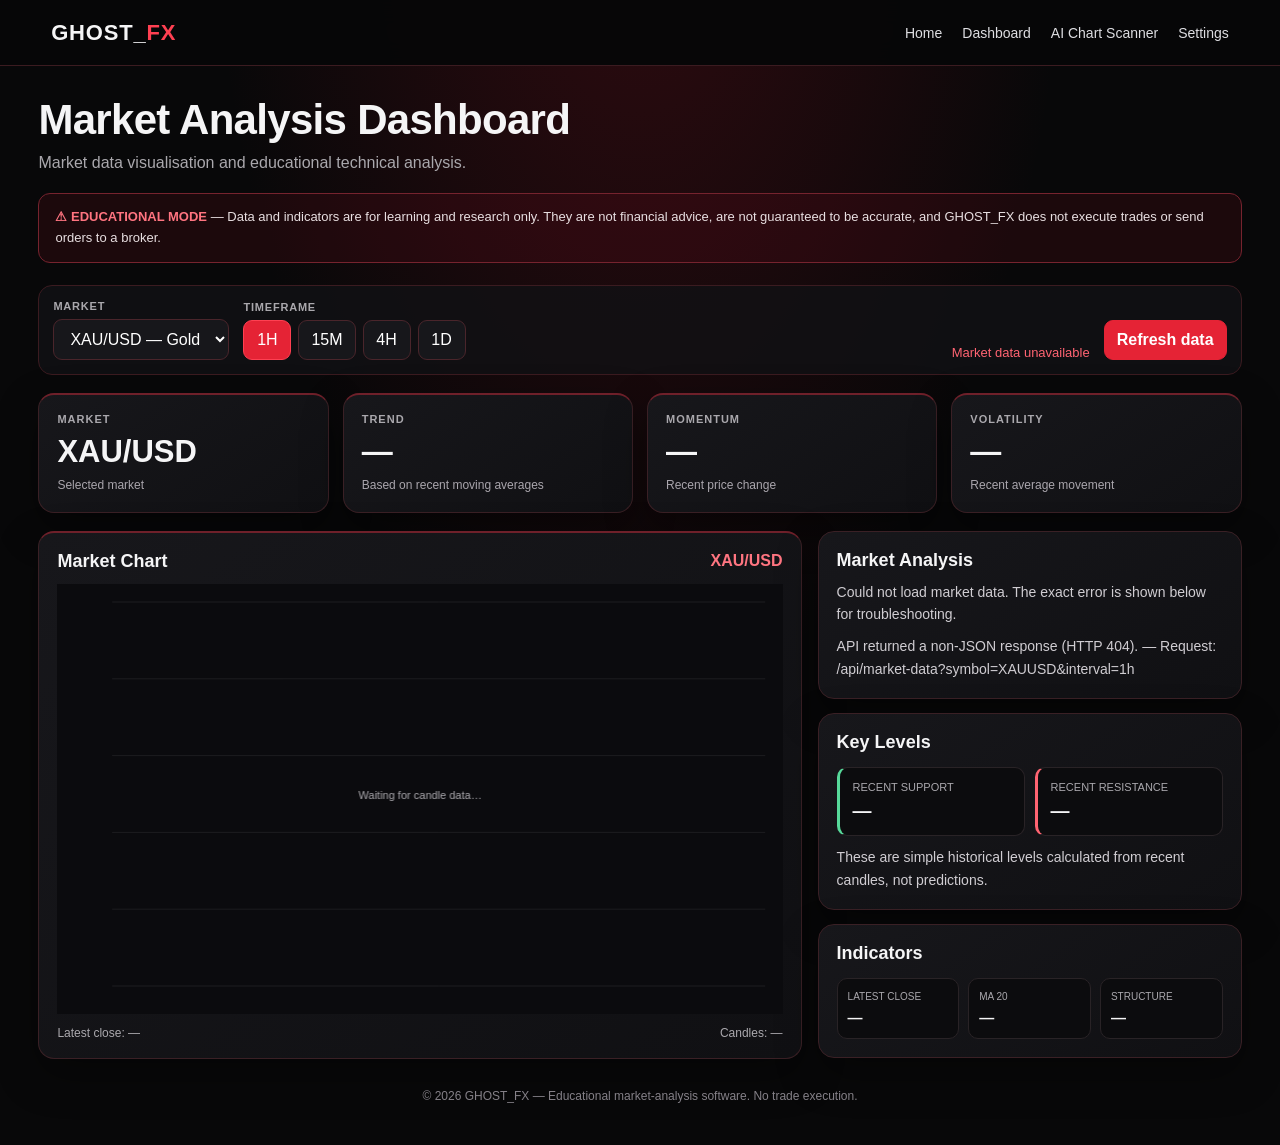
==== commit 85d72202: "Revamp dashboard layout and styles Refactor styles and update HTML structure for improved design and" ====
--- a/dashboard.html
+++ b/dashboard.html
@@ -3,26 +3,177 @@
 <head>
   <meta charset="UTF-8">
   <meta name="viewport" content="width=device-width, initial-scale=1">
+  <meta name="theme-color" content="#080809">
   <title>GHOST_FX — Market Analysis</title>
   <style>
-    :root{color-scheme:dark;--bg:#080b20;--panel:#121a42;--panel2:#172451;--line:#2a3975;--text:#f5f7ff;--muted:#b3bfeb;--accent:#8b8cff;--green:#66e3a2;--red:#ff8aab;--yellow:#ffd27a}
-    *{box-sizing:border-box}
-    body{margin:0;font-family:Arial,Helvetica,sans-serif;color:var(--text);background:radial-gradient(circle at top,#243e91 0,#10183d 35%,var(--bg) 80%);min-height:100vh}
-    nav{min-height:64px;display:flex;align-items:center;justify-content:space-between;gap:16px;padding:14px 4%;border-bottom:1px solid #ffffff1b;background:#080c20d9;position:sticky;top:0;z-index:3}
-    .logo{font-size:22px;font-weight:900;letter-spacing:.8px;color:#a4a6ff}
-    .navlinks{display:flex;gap:20px;flex-wrap:wrap}.navlinks a{color:#e0e5ff;text-decoration:none;font-size:14px}.navlinks a:hover{color:#fff;text-decoration:underline}
-    main{width:min(1440px,94%);margin:28px auto 40px}.heading{margin-bottom:18px}.heading h1{font-size:clamp(28px,4vw,42px);margin:0 0 7px}.heading p{color:var(--muted);margin:0}
-    .notice{padding:13px 16px;border:1px solid #8795ff60;background:#777cff1b;border-radius:12px;color:#e0e4ff;margin:18px 0 22px;font-size:13px;line-height:1.6}
-    .controls{display:flex;align-items:end;gap:14px;flex-wrap:wrap;margin-bottom:18px}.field label{display:block;font-size:11px;color:var(--muted);margin:0 0 7px;font-weight:700;letter-spacing:.6px}.field select,button{background:#101938;color:#fff;border:1px solid var(--line);border-radius:9px;padding:10px 12px;font:inherit}.field select{min-width:155px}button{cursor:pointer}button:hover,button:focus-visible{border-color:var(--accent);outline:none}.timeframes{display:flex;gap:7px}.timeframes button.active{background:#514fc4;border-color:#9b9aff}.status{margin-left:auto;font-size:13px;color:var(--yellow);min-width:200px;text-align:right}.status.ok{color:var(--green)}.status.error{color:var(--red)}
-    .metrics{display:grid;grid-template-columns:repeat(4,minmax(0,1fr));gap:14px;margin-bottom:18px}.card,.box{background:linear-gradient(145deg,#192651f5,#101735f5);border:1px solid #ffffff17;border-radius:16px;padding:18px;box-shadow:0 14px 34px #00000020;min-width:0}.eyebrow{font-size:11px;color:var(--muted);text-transform:uppercase;letter-spacing:1px;font-weight:700}.metric{font-size:clamp(22px,2.8vw,31px);font-weight:800;margin-top:9px;overflow-wrap:anywhere}.small{font-size:12px;color:#aab5e3;margin-top:6px;line-height:1.5}
-    .main-grid{display:grid;grid-template-columns:minmax(0,1.8fr) minmax(270px,1fr);gap:16px;align-items:start}.chart-title{display:flex;justify-content:space-between;align-items:center;gap:12px;margin-bottom:12px}.chart-title h2,.box h2{font-size:18px;margin:0}.symbol{font-weight:800;color:#b5b6ff}.chart-wrap{height:430px;width:100%;position:relative}canvas{width:100%;height:100%;display:block}.chart-footer{display:flex;gap:12px;justify-content:space-between;flex-wrap:wrap;color:var(--muted);font-size:12px;margin-top:12px}.side{display:grid;gap:14px}.box p{color:#d3dbff;line-height:1.6;font-size:14px;margin:10px 0 0}.levels{display:grid;grid-template-columns:1fr 1fr;gap:10px;margin-top:14px}.level{border-radius:10px;padding:13px;background:#0c1430}.level.support{border-left:3px solid var(--green)}.level.resistance{border-left:3px solid var(--red)}.level span{display:block;font-size:11px;color:var(--muted);text-transform:uppercase}.level strong{display:block;margin-top:7px;font-size:19px;overflow-wrap:anywhere}.indicators{display:grid;grid-template-columns:repeat(3,minmax(0,1fr));gap:9px;margin-top:14px}.indicator{padding:12px 10px;background:#0c1430;border-radius:10px;min-width:0}.indicator span{display:block;color:var(--muted);font-size:10px}.indicator strong{display:block;margin-top:7px;font-size:15px;overflow-wrap:anywhere}.error-detail{color:var(--red)!important;overflow-wrap:anywhere}.footer{text-align:center;color:#8792c4;padding:30px 0 0;font-size:12px}
-    @media(max-width:900px){.main-grid{grid-template-columns:1fr}.metrics{grid-template-columns:repeat(2,minmax(0,1fr))}.chart-wrap{height:360px}.status{width:100%;margin-left:0;text-align:left}}
-    @media(max-width:520px){nav{align-items:flex-start;flex-direction:column}.navlinks{gap:14px}.metrics{grid-template-columns:1fr 1fr}.card,.box{padding:14px}.chart-wrap{height:300px}.levels{grid-template-columns:1fr 1fr}.indicators{grid-template-columns:1fr 1fr}}
+    :root {
+      color-scheme: dark;
+      --bg: #080809;
+      --panel: #111114;
+      --panel2: #17171b;
+      --line: #3b1b20;
+      --text: #f5f5f6;
+      --muted: #aaa8ad;
+      --accent: #e52335;
+      --accent-bright: #ff4052;
+      --green: #57d99a;
+      --red: #ff6472;
+      --yellow: #f4c96b;
+      --shadow: 0 16px 40px rgba(0,0,0,.35);
+    }
+    * { box-sizing: border-box; }
+    html { scroll-behavior: smooth; }
+    body {
+      margin: 0;
+      min-height: 100vh;
+      color: var(--text);
+      font-family: Arial, Helvetica, sans-serif;
+      background:
+        radial-gradient(ellipse at 50% -18%, rgba(150,18,34,.30), transparent 48%),
+        var(--bg);
+    }
+    nav {
+      min-height: 66px;
+      display: flex;
+      align-items: center;
+      justify-content: space-between;
+      gap: 16px;
+      padding: 14px clamp(18px, 4vw, 56px);
+      border-bottom: 1px solid var(--line);
+      background: rgba(7,7,8,.96);
+      position: sticky;
+      top: 0;
+      z-index: 3;
+      backdrop-filter: blur(12px);
+    }
+    .logo {
+      font-size: 22px;
+      font-weight: 900;
+      letter-spacing: .8px;
+      color: var(--text);
+      white-space: nowrap;
+    }
+    .logo span { color: var(--accent-bright); }
+    .navlinks { display: flex; gap: 20px; flex-wrap: wrap; }
+    .navlinks a {
+      color: #dedee2;
+      text-decoration: none;
+      font-size: 14px;
+      transition: color .2s ease;
+    }
+    .navlinks a:hover, .navlinks a:focus-visible { color: var(--accent-bright); }
+    main { width: min(1440px, 94%); margin: 30px auto 42px; }
+    .heading { margin-bottom: 18px; }
+    .heading h1 { font-size: clamp(28px, 4vw, 42px); margin: 0 0 7px; letter-spacing: -.7px; }
+    .heading p { color: var(--muted); margin: 0; line-height: 1.5; }
+    .notice {
+      padding: 13px 16px;
+      border: 1px solid #76232e;
+      background: rgba(111,15,28,.19);
+      border-radius: 12px;
+      color: #e8dfe1;
+      margin: 18px 0 22px;
+      font-size: 13px;
+      line-height: 1.6;
+    }
+    .notice strong { color: #ff7480; }
+    .controls {
+      display: flex;
+      align-items: end;
+      gap: 14px;
+      flex-wrap: wrap;
+      margin-bottom: 18px;
+      padding: 14px;
+      background: rgba(17,17,20,.8);
+      border: 1px solid var(--line);
+      border-radius: 14px;
+    }
+    .field label {
+      display: block;
+      font-size: 11px;
+      color: var(--muted);
+      margin: 0 0 7px;
+      font-weight: 700;
+      letter-spacing: .8px;
+    }
+    .field select, button {
+      background: #17171b;
+      color: #fff;
+      border: 1px solid #4a252b;
+      border-radius: 9px;
+      padding: 10px 12px;
+      font: inherit;
+    }
+    .field select { min-width: 155px; }
+    button { cursor: pointer; transition: background .18s ease, border-color .18s ease, transform .18s ease; }
+    button:hover { border-color: var(--accent-bright); background: #281115; }
+    button:focus-visible, a:focus-visible, select:focus-visible { outline: 2px solid var(--accent-bright); outline-offset: 2px; }
+    #refreshButton { background: var(--accent); border-color: var(--accent); font-weight: 700; }
+    #refreshButton:hover { background: var(--accent-bright); border-color: var(--accent-bright); }
+    .timeframes { display: flex; gap: 7px; }
+    .timeframes button { min-width: 48px; }
+    .timeframes button.active { background: var(--accent); border-color: var(--accent-bright); color: white; }
+    .status { margin-left: auto; font-size: 13px; color: var(--yellow); min-width: 200px; text-align: right; }
+    .status.ok { color: var(--green); }
+    .status.error { color: var(--red); }
+    .metrics { display: grid; grid-template-columns: repeat(4,minmax(0,1fr)); gap: 14px; margin-bottom: 18px; }
+    .card, .box {
+      background: linear-gradient(145deg, #17171b, #101013);
+      border: 1px solid #3a2025;
+      border-radius: 16px;
+      padding: 18px;
+      box-shadow: var(--shadow);
+      min-width: 0;
+    }
+    .card { border-top: 2px solid #6f202a; }
+    .eyebrow { font-size: 11px; color: var(--muted); text-transform: uppercase; letter-spacing: 1px; font-weight: 700; }
+    .metric { font-size: clamp(22px,2.8vw,31px); font-weight: 800; margin-top: 9px; overflow-wrap: anywhere; }
+    .small { font-size: 12px; color: #aaa6ad; margin-top: 6px; line-height: 1.5; }
+    .main-grid { display: grid; grid-template-columns: minmax(0,1.8fr) minmax(270px,1fr); gap: 16px; align-items: start; }
+    .chart-title { display: flex; justify-content: space-between; align-items: center; gap: 12px; margin-bottom: 12px; }
+    .chart-title h2, .box h2 { font-size: 18px; margin: 0; }
+    .symbol { font-weight: 800; color: #ff7581; }
+    .chart-wrap { height: 430px; width: 100%; position: relative; }
+    canvas { width: 100%; height: 100%; display: block; }
+    .chart-footer { display: flex; gap: 12px; justify-content: space-between; flex-wrap: wrap; color: var(--muted); font-size: 12px; margin-top: 12px; }
+    .side { display: grid; gap: 14px; }
+    .box p { color: #d0cdd2; line-height: 1.6; font-size: 14px; margin: 10px 0 0; }
+    .levels { display: grid; grid-template-columns: 1fr 1fr; gap: 10px; margin-top: 14px; }
+    .level { border-radius: 10px; padding: 13px; background: #0c0c0e; border: 1px solid #292326; }
+    .level.support { border-left: 3px solid var(--green); }
+    .level.resistance { border-left: 3px solid var(--red); }
+    .level span { display: block; font-size: 11px; color: var(--muted); text-transform: uppercase; }
+    .level strong { display: block; margin-top: 7px; font-size: 19px; overflow-wrap: anywhere; }
+    .indicators { display: grid; grid-template-columns: repeat(3,minmax(0,1fr)); gap: 9px; margin-top: 14px; }
+    .indicator { padding: 12px 10px; background: #0c0c0e; border: 1px solid #292326; border-radius: 10px; min-width: 0; }
+    .indicator span { display: block; color: var(--muted); font-size: 10px; }
+    .indicator strong { display: block; margin-top: 7px; font-size: 15px; overflow-wrap: anywhere; }
+    .error-detail { color: var(--red) !important; overflow-wrap: anywhere; }
+    .footer { text-align: center; color: #858188; padding: 30px 0 0; font-size: 12px; }
+    @media(max-width:900px) {
+      .main-grid { grid-template-columns: 1fr; }
+      .metrics { grid-template-columns: repeat(2,minmax(0,1fr)); }
+      .chart-wrap { height: 360px; }
+      .status { width: 100%; margin-left: 0; text-align: left; }
+    }
+    @media(max-width:520px) {
+      nav { align-items: flex-start; flex-direction: column; }
+      .navlinks { gap: 14px; }
+      .metrics { grid-template-columns: 1fr 1fr; }
+      .card, .box { padding: 14px; }
+      .chart-wrap { height: 300px; }
+      .levels { grid-template-columns: 1fr 1fr; }
+      .indicators { grid-template-columns: 1fr 1fr; }
+      .controls { align-items: stretch; }
+      .field, .field select { width: 100%; }
+      .timeframes button { flex: 1; }
+      .status { min-width: 0; }
+    }
   </style>
 </head>
 <body>
   <nav>
-    <div class="logo">GHOST_FX</div>
+    <div class="logo">GHOST_<span>FX</span></div>
     <div class="navlinks"><a href="index.html">Home</a><a href="dashboard.html">Dashboard</a><a href="chart-scanner.html">AI Chart Scanner</a><a href="settings.html">Settings</a></div>
   </nav>
   <main>
@@ -56,9 +207,7 @@
   </main>
 <script>
 'use strict';
-
-// This is the Vercel deployment whose API returned candle data in the test.
-// Keep all dashboard requests pointed at this single API base URL.
+// Keep requests on the same Vercel deployment. The working market-data API is unchanged.
 const API_BASE_URL = '';
 const MARKET_SYMBOLS = {'XAU/USD':'XAUUSD','EUR/USD':'EURUSD','GBP/USD':'GBPUSD','USD/JPY':'USDJPY'};
 let selectedMarket = 'XAU/USD';
@@ -67,13 +216,11 @@
 const el = id => document.getElementById(id);
 const canvas = el('marketChart');
 const ctx = canvas.getContext('2d');
-
 function priceDigits() { return selectedMarket === 'XAU/USD' ? 2 : selectedMarket === 'USD/JPY' ? 3 : 5; }
 function price(value) { return Number.isFinite(value) ? value.toFixed(priceDigits()) : '—'; }
 function average(values) { return values.length ? values.reduce((sum, value) => sum + value, 0) / values.length : null; }
 function movingAverage(values, count) { return values.length >= count ? average(values.slice(-count)) : null; }
 function setStatus(message, state='') { el('status').textContent = message; el('status').className = `status ${state}`; }
-
 function drawChart(data) {
   const rect = canvas.getBoundingClientRect();
   if (!rect.width || !rect.height) return;
@@ -83,15 +230,15 @@
   ctx.setTransform(dpr, 0, 0, dpr, 0, 0);
   const w = rect.width, h = rect.height;
   ctx.clearRect(0, 0, w, h);
-  ctx.fillStyle = '#0d1535'; ctx.fillRect(0, 0, w, h);
+  ctx.fillStyle = '#0b0b0e'; ctx.fillRect(0, 0, w, h);
   const pad = {l:55,r:18,t:18,b:28};
   ctx.font = '11px Arial'; ctx.lineWidth = 1;
   for(let i=0;i<=5;i++) {
     const y = pad.t + (h-pad.t-pad.b)*i/5;
-    ctx.strokeStyle = '#ffffff17'; ctx.beginPath(); ctx.moveTo(pad.l,y); ctx.lineTo(w-pad.r,y); ctx.stroke();
+    ctx.strokeStyle = '#ffffff12'; ctx.beginPath(); ctx.moveTo(pad.l,y); ctx.lineTo(w-pad.r,y); ctx.stroke();
   }
   if (!data.length) {
-    ctx.fillStyle = '#bac5f0'; ctx.textAlign = 'center'; ctx.fillText('Waiting for candle data…', w/2, h/2); return;
+    ctx.fillStyle = '#aaa8ad'; ctx.textAlign = 'center'; ctx.fillText('Waiting for candle data…', w/2, h/2); return;
   }
   const visible = data.slice(-60);
   const lows = visible.map(c=>c.low), highs = visible.map(c=>c.high);
@@ -99,19 +246,18 @@
   const range = (max-min) || Math.max(Math.abs(max)*0.001, 1);
   const plotH = h-pad.t-pad.b, plotW = w-pad.l-pad.r;
   const yOf = value => pad.t + (max-value)/range*plotH;
-  ctx.fillStyle='#b6c3f3'; ctx.textAlign='right'; ctx.textBaseline='middle';
+  ctx.fillStyle='#b8b5bc'; ctx.textAlign='right'; ctx.textBaseline='middle';
   for(let i=0;i<=5;i++) { const v=max-range*i/5; ctx.fillText(price(v), pad.l-8, pad.t+plotH*i/5); }
   const step = plotW/visible.length, bodyW = Math.max(2, Math.min(10, step*0.62));
   visible.forEach((c,i)=>{
-    const x=pad.l+step*(i+0.5), up=c.close>=c.open, col=up?'#58d99a':'#ff7898';
-    ctx.strokeStyle=col;ctx.lineWidth=1.2;ctx.beginPath();ctx.moveTo(x,yOf(c.high));ctx.lineTo(x,yOf(c.low));ctx.stroke();
-    const y1=yOf(c.open),y2=yOf(c.close), bh=Math.max(1.5,Math.abs(y2-y1));
-    ctx.fillStyle=col;ctx.fillRect(x-bodyW/2,Math.min(y1,y2),bodyW,bh);
+    const x=pad.l+step*(i+0.5), up=c.close>=c.open, col=up?'#55d99a':'#ff5365';
+    ctx.strokeStyle=col; ctx.lineWidth=1.2; ctx.beginPath(); ctx.moveTo(x,yOf(c.high)); ctx.lineTo(x,yOf(c.low)); ctx.stroke();
+    const y1=yOf(c.open), y2=yOf(c.close), bh=Math.max(1.5,Math.abs(y2-y1));
+    ctx.fillStyle=col; ctx.fillRect(x-bodyW/2,Math.min(y1,y2),bodyW,bh);
   });
   const last=visible[visible.length-1];
-  ctx.strokeStyle='#b8b6ff';ctx.setLineDash([4,4]);ctx.beginPath();ctx.moveTo(pad.l,yOf(last.close));ctx.lineTo(w-pad.r,yOf(last.close));ctx.stroke();ctx.setLineDash([]);
+  ctx.strokeStyle='#ff5365'; ctx.setLineDash([4,4]); ctx.beginPath(); ctx.moveTo(pad.l,yOf(last.close)); ctx.lineTo(w-pad.r,yOf(last.close)); ctx.stroke(); ctx.setLineDash([]);
 }
-
 function updateAnalysis(data) {
   if (!data.length) throw new Error('The API returned no valid candles.');
   const closes=data.map(c=>c.close), last=data[data.length-1];
@@ -127,14 +273,13 @@
   for(let i=1;i<recent.length;i++){const prev=recent[i-1].close;if(prev) moves.push(Math.abs((recent[i].close-prev)/prev)*100);}
   const vol=average(moves);
   const volatility=vol===null?'Not enough data':vol<0.1?'Relatively calm':vol<0.35?'Moderate':'Elevated';
-  el('marketName').textContent=selectedMarket;el('chartSymbol').textContent=selectedMarket;
-  el('trendValue').textContent=trend;el('momentumValue').textContent=`${momentum} (${momentumPct.toFixed(2)}%)`;el('volatilityValue').textContent=volatility;
-  el('supportValue').textContent=price(support);el('resistanceValue').textContent=price(resistance);
-  el('priceIndicator').textContent=price(last.close);el('maIndicator').textContent=price(ma20);el('stateIndicator').textContent=trend;
-  el('priceText').textContent=`Latest close: ${price(last.close)}`;el('candleText').textContent=`Candles: ${data.length}`;
+  el('marketName').textContent=selectedMarket; el('chartSymbol').textContent=selectedMarket;
+  el('trendValue').textContent=trend; el('momentumValue').textContent=`${momentum} (${momentumPct.toFixed(2)}%)`; el('volatilityValue').textContent=volatility;
+  el('supportValue').textContent=price(support); el('resistanceValue').textContent=price(resistance);
+  el('priceIndicator').textContent=price(last.close); el('maIndicator').textContent=price(ma20); el('stateIndicator').textContent=trend;
+  el('priceText').textContent=`Latest close: ${price(last.close)}`; el('candleText').textContent=`Candles: ${data.length}`;
   el('analysisText').textContent=`Recent candles show ${trend.toLowerCase()}. Momentum is ${momentum.toLowerCase()} (${momentumPct.toFixed(2)}% across the recent comparison window), and recent volatility is ${volatility.toLowerCase()}. These calculations describe historical data only; they do not predict future prices.`;
 }
-
 async function loadMarketData() {
   setStatus('Loading market data…');
   el('errorDetail').textContent='';
@@ -151,18 +296,17 @@
     const cleaned=result.candles.map(c=>({time:Number(c.time),open:Number(c.open),high:Number(c.high),low:Number(c.low),close:Number(c.close)})).filter(c=>Object.values(c).every(Number.isFinite));
     if(!cleaned.length) throw new Error('The API returned zero valid candles.');
     candles=cleaned;
-    drawChart(candles);updateAnalysis(candles);
+    drawChart(candles); updateAnalysis(candles);
     setStatus('● Market data connected','ok');
   } catch(error) {
     console.error('GHOST_FX market-data request failed:',error,'URL:',url);
-    candles=[];drawChart([]);setStatus('Market data unavailable','error');
+    candles=[]; drawChart([]); setStatus('Market data unavailable','error');
     el('analysisText').textContent='Could not load market data. The exact error is shown below for troubleshooting.';
     el('errorDetail').textContent=`${error.message || 'Unknown error'} — Request: ${url}`;
-    el('trendValue').textContent='—';el('momentumValue').textContent='—';el('volatilityValue').textContent='—';
-    el('supportValue').textContent='—';el('resistanceValue').textContent='—';el('priceIndicator').textContent='—';el('maIndicator').textContent='—';el('stateIndicator').textContent='—';el('priceText').textContent='Latest close: —';el('candleText').textContent='Candles: —';
+    el('trendValue').textContent='—'; el('momentumValue').textContent='—'; el('volatilityValue').textContent='—';
+    el('supportValue').textContent='—'; el('resistanceValue').textContent='—'; el('priceIndicator').textContent='—'; el('maIndicator').textContent='—'; el('stateIndicator').textContent='—'; el('priceText').textContent='Latest close: —'; el('candleText').textContent='Candles: —';
   }
 }
-
 el('marketSelect').addEventListener('change',event=>{selectedMarket=event.target.value;loadMarketData();});
 document.querySelectorAll('.tf').forEach(button=>button.addEventListener('click',()=>{document.querySelectorAll('.tf').forEach(b=>b.classList.remove('active'));button.classList.add('active');selectedInterval=button.dataset.interval;loadMarketData();}));
 el('refreshButton').addEventListener('click',loadMarketData);
